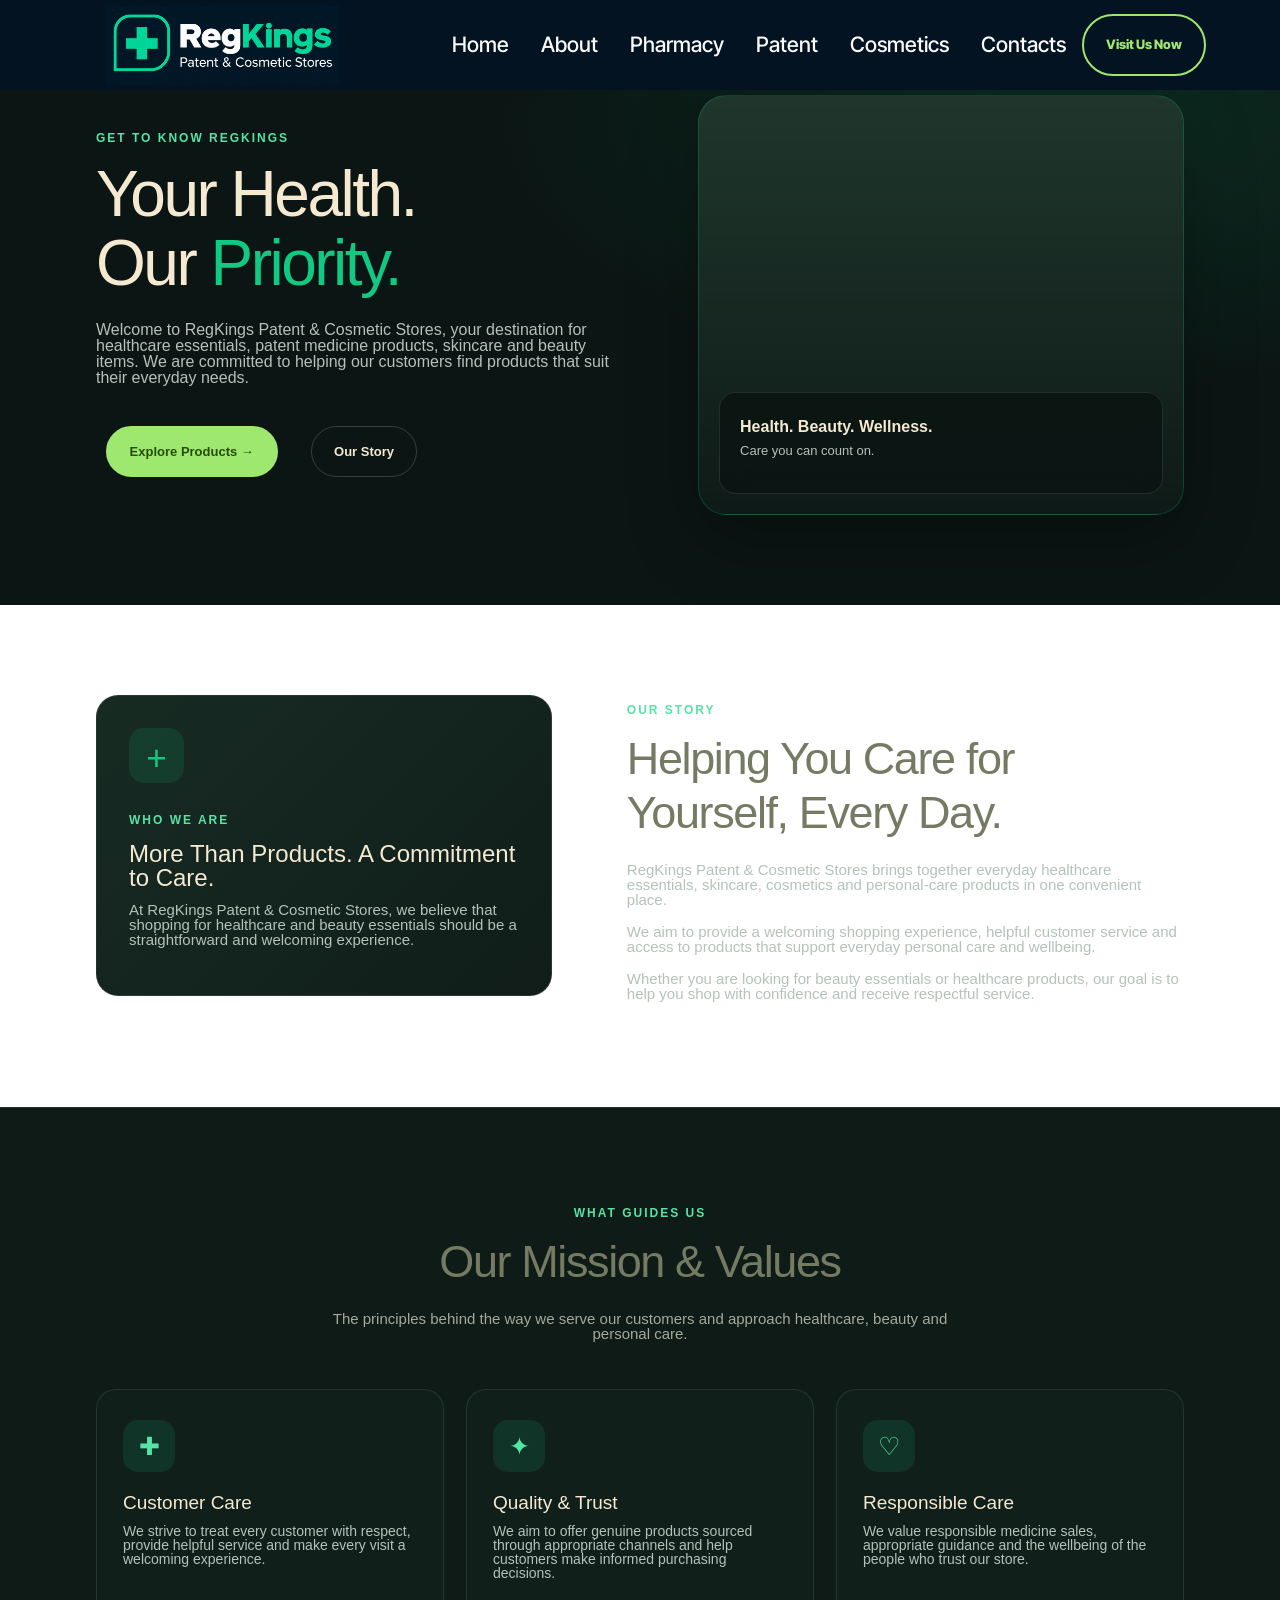
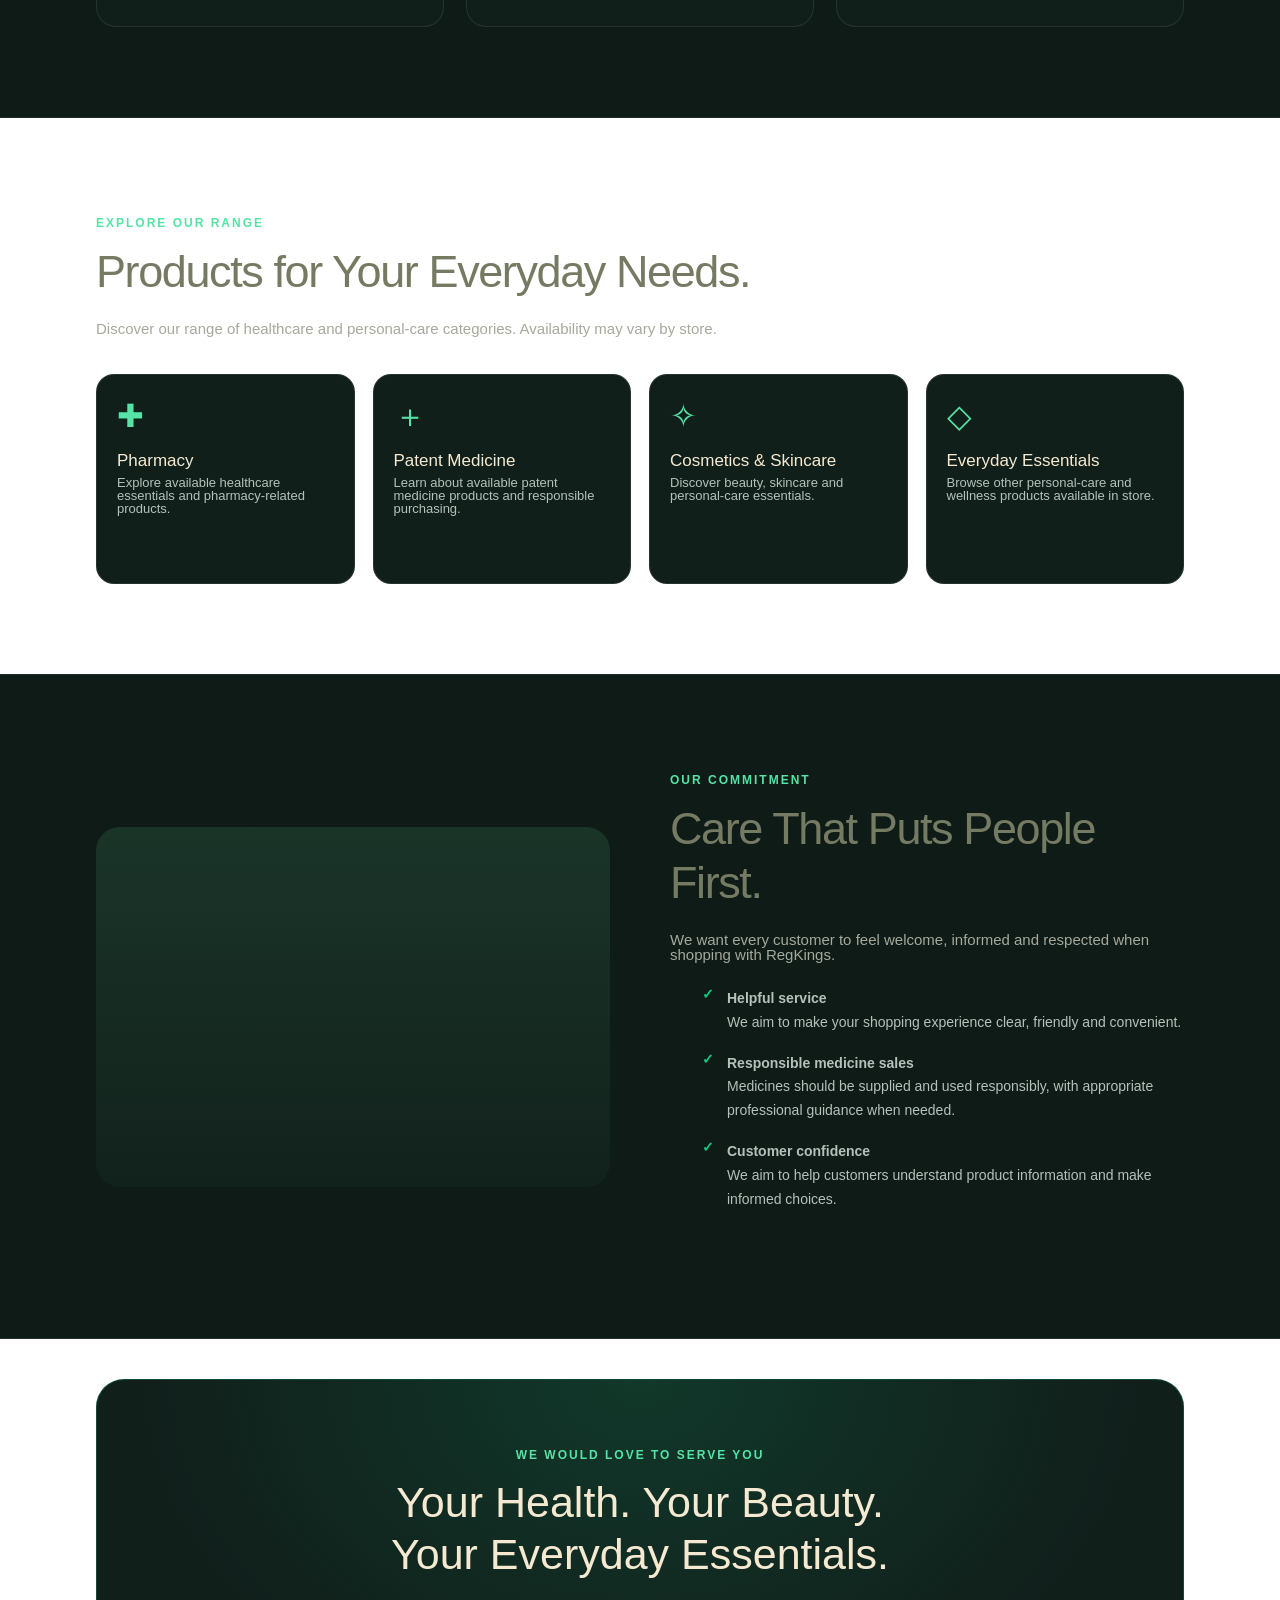
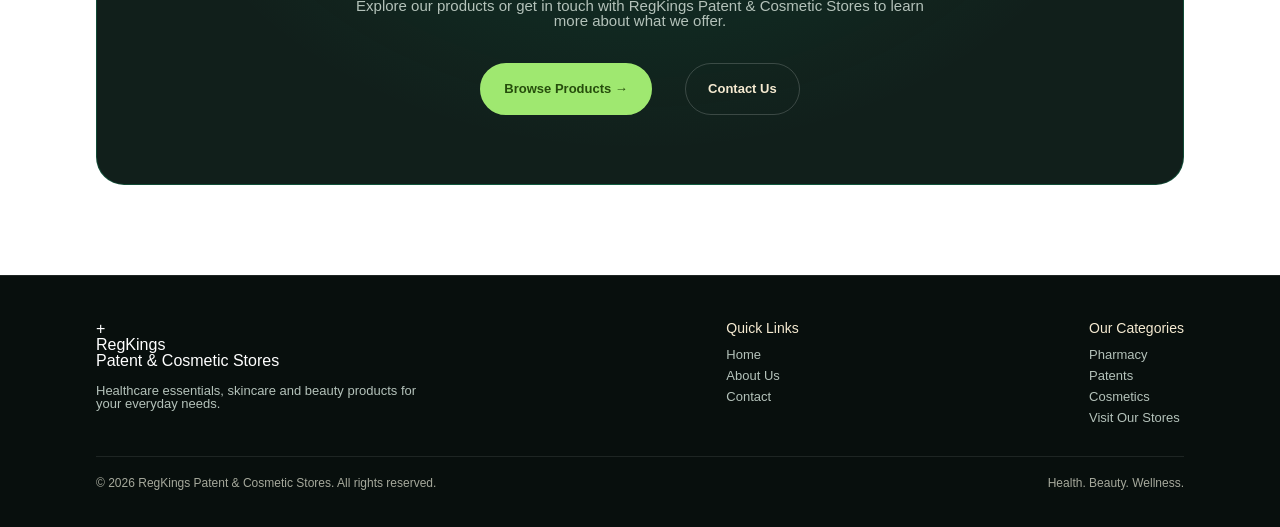
==== about.html @ f43cf8fe "Add files via upload" ====
<!DOCTYPE html>
<html  >
<head>
  <!-- Site made with Mobirise Website Builder v6.0.6, https://mobirise.com -->
  <meta charset="UTF-8">
  <meta http-equiv="X-UA-Compatible" content="IE=edge">
  <meta name="generator" content="Mobirise v6.0.6, mobirise.com">
  <meta name="viewport" content="width=device-width, initial-scale=1, minimum-scale=1">
  <link rel="shortcut icon" href="assets/images/file-000000003c3081f4be8e1316f37bb81c-128x128.png" type="image/x-icon">
  <meta name="description" content="">
  
  
  <title>about</title>
  <link rel="stylesheet" href="assets/web/assets/mobirise-icons2/mobirise2.css">
  <link rel="stylesheet" href="assets/bootstrap/css/bootstrap.min.css">
  <link rel="stylesheet" href="assets/bootstrap/css/bootstrap-grid.min.css">
  <link rel="stylesheet" href="assets/bootstrap/css/bootstrap-reboot.min.css">
  <link rel="stylesheet" href="assets/animatecss/animate.css">
  <link rel="stylesheet" href="assets/dropdown/css/style.css">
  <link rel="stylesheet" href="assets/theme/css/style.css">
  <link rel="preload" href="https://fonts.googleapis.com/css?family=Inter+Tight:100,200,300,400,500,600,700,800,900,100i,200i,300i,400i,500i,600i,700i,800i,900i&display=swap" as="style" onload="this.onload=null;this.rel='stylesheet'">
  <noscript><link rel="stylesheet" href="https://fonts.googleapis.com/css?family=Inter+Tight:100,200,300,400,500,600,700,800,900,100i,200i,300i,400i,500i,600i,700i,800i,900i&display=swap"></noscript>
  <link rel="preload" as="style" href="assets/mobirise/css/mbr-additional.css?v=StZnMc"><link rel="stylesheet" href="assets/mobirise/css/mbr-additional.css?v=StZnMc" type="text/css">

  
  
  
</head>
<body>
  
  <section data-bs-version="5.1" class="menu menu6 cid-vzrADbYwt4" once="menu" id="menu06-f">
	

	<nav class="navbar navbar-dropdown opacityScrollOff navbar-fixed-top navbar-expand-lg">
		<div class="container">
			<div class="navbar-brand">
				<span class="navbar-logo">
					<a href="https://mobiri.se">
						<img src="assets/images/regkings-pharmacy-logo-460x158.png" alt="Mobirise Website Builder" style="height: 5rem;">
					</a>
				</span>
				
			</div>
			<button class="navbar-toggler" type="button" data-toggle="collapse" data-bs-toggle="collapse" data-target="#navbarSupportedContent" data-bs-target="#navbarSupportedContent" aria-controls="navbarNavAltMarkup" aria-expanded="false" aria-label="Toggle navigation">
				<div class="hamburger">
					<span></span>
					<span></span>
					<span></span>
					<span></span>
				</div>
			</button>
			<div class="collapse navbar-collapse opacityScrollOff" id="navbarSupportedContent">
				<ul class="navbar-nav nav-dropdown" data-app-modern-menu="true"><li class="nav-item">
						<a class="nav-link link text-white text-primary display-4" href="index.html">Home</a>
					</li><li class="nav-item"><a class="nav-link link text-white text-primary display-4" href="about.html">About</a></li><li class="nav-item"><a class="nav-link link text-white text-primary display-4" href="pharmacy.html">Pharmacy</a></li><li class="nav-item"><a class="nav-link link text-white text-primary display-4" href="patents.html">Patent</a></li><li class="nav-item"><a class="nav-link link text-white text-primary display-4" href="cosmetics.html">Cosmetics</a></li>
					
					<li class="nav-item">
						<a class="nav-link link text-white text-primary display-4" href="contact.html">Contacts</a>
					</li></ul>
				
				<div class="navbar-buttons mbr-section-btn"><a class="btn btn-primary-outline display-4" href="visit.html">Visit Us Now</a></div>
			</div>
		</div>
	</nav>
</section>

<meta charset="UTF-8" class="cid-GG6RepFzS8" id="header09-c" data-rv-view="98"><meta name="viewport" content="width=device-width, initial-scale=1.0" class="cid-GG6RepFzS8" id="header09-c" data-rv-view="98"><meta name="theme-color" content="#0b1513" class="cid-GG6RepFzS8" id="header09-c" data-rv-view="98"><meta name="description" content="Learn about RegKings Patent &amp; Cosmetic Stores, our mission, healthcare essentials, skincare products and commitment to customer care." class="cid-GG6RepFzS8" id="header09-c" data-rv-view="98"><title class="cid-GG6RepFzS8" id="header09-c" data-rv-view="98">About Us | RegKings Patent &amp; Cosmetic Stores</title><style class="cid-GG6RepFzS8" id="header09-c" data-rv-view="98">
/* =========================
   REGKINGS WEBSITE STYLES
========================= */

:root {
  --background: #0b1513;
  --surface: #111f1b;
  --surface-light: #192923;
  --green: #10c982;
  --green-light: #56e3a6;
  --cream: #f5ead1;
  --white: #ffffff;
  --muted: #b4c2ba;
  --border: rgba(255,255,255,0.09);
}

* {
  margin: 0;
  padding: 0;
  box-sizing: border-box;
}

html {
  scroll-behavior: smooth;
  scroll-padding-top: 100px;
}

body {
  font-family: Arial, Helvetica, sans-serif;
  background: var(--background);
  color: var(--white);
  line-height: 1.7;
  overflow-x: hidden;
}

a {
  color: inherit;
  text-decoration: none;
}

button {
  font: inherit;
}

img {
  max-width: 100%;
  display: block;
}

.container {
  width: 90%;
  max-width: 1180px;
  margin: auto;
}

.section {
  padding: 90px 0;
}

.eyebrow {
  display: inline-block;
  color: var(--green-light);
  font-size: 12px;
  font-weight: 800;
  letter-spacing: 2px;
  text-transform: uppercase;
  margin-bottom: 16px;
}

.section-title {
  font-size: clamp(30px, 4vw, 45px);
  line-height: 1.2;
  letter-spacing: -1.4px;
  margin-bottom: 22px;
  color: var(--cream);
}

.section-description {
  color: var(--muted);
  max-width: 650px;
  font-size: 15px;
}

/* HERO */

.about-hero {
  padding: 95px 0 90px;
  background:
    radial-gradient(
      ellipse at 85% 20%,
      rgba(16,201,130,0.12),
      transparent 40%
    ),
    var(--background);
}

.hero-grid {
  display: grid;
  grid-template-columns: 1.05fr 0.95fr;
  align-items: center;
  gap: 65px;
}

.hero-copy h1 {
  color: var(--cream);
  font-size: clamp(42px, 5vw, 65px);
  line-height: 1.08;
  letter-spacing: -2.5px;
  margin-bottom: 24px;
}

.hero-copy h1 span {
  color: var(--green);
}

.hero-copy p {
  max-width: 560px;
  color: var(--muted);
  font-size: 16px;
  margin-bottom: 30px;
}

.hero-actions {
  display: flex;
  flex-wrap: wrap;
  gap: 14px;
}

.btn {
  display: inline-flex;
  justify-content: center;
  align-items: center;
  padding: 14px 22px;
  border-radius: 30px;
  font-size: 13px;
  font-weight: 800;
  transition: 0.25s ease;
}

.btn-primary {
  color: #06251a;
  background: var(--green);
}

.btn-primary:hover {
  background: var(--green-light);
  transform: translateY(-2px);
}

.btn-outline {
  border: 1px solid rgba(255,255,255,0.18);
  color: var(--cream);
}

.btn-outline:hover {
  border-color: var(--green);
  color: var(--green-light);
}

.hero-visual {
  min-height: 420px;
  position: relative;
  border: 1px solid rgba(16,201,130,0.22);
  border-radius: 28px;
  overflow: hidden;
  background:
    linear-gradient(
      180deg,
      rgba(11,21,19,0.02),
      rgba(11,21,19,0.85)
    ),
    url("https://images.unsplash.com/photo-1608248543803-ba4f8c70ae0b?auto=format&fit=crop&w=1000&q=85")
    center / cover no-repeat,
    #20372d;
  box-shadow: 0 25px 70px rgba(0,0,0,0.25);
}

.hero-label {
  position: absolute;
  bottom: 20px;
  left: 20px;
  right: 20px;
  padding: 20px;
  border: 1px solid rgba(255,255,255,0.1);
  background: rgba(11,21,19,0.88);
  backdrop-filter: blur(12px);
  border-radius: 16px;
}

.hero-label strong {
  display: block;
  color: var(--cream);
  margin-bottom: 4px;
  font-size: 16px;
}

.hero-label p {
  color: var(--muted);
  font-size: 13px;
}

/* INTRODUCTION */

.intro-grid {
  display: grid;
  grid-template-columns: 0.9fr 1.1fr;
  gap: 75px;
  align-items: start;
}

.intro-panel {
  padding: 32px;
  background: linear-gradient(
    135deg,
    #172b23,
    #101d19
  );
  border: 1px solid var(--border);
  border-radius: 22px;
}

.intro-panel .big-plus {
  width: 55px;
  height: 55px;
  display: grid;
  place-items: center;
  background: rgba(16,201,130,0.12);
  border-radius: 15px;
  color: var(--green);
  font-size: 35px;
  margin-bottom: 22px;
}

.intro-panel h3 {
  font-size: 24px;
  color: var(--cream);
  margin-bottom: 12px;
}

.intro-panel p,
.intro-copy p {
  color: var(--muted);
  font-size: 15px;
}

.intro-copy p + p {
  margin-top: 17px;
}

.intro-copy .section-title {
  max-width: 530px;
}

/* MISSION AND VALUES */

.values-section {
  background: #0e1b17;
  border-top: 1px solid var(--border);
  border-bottom: 1px solid var(--border);
}

.center-heading {
  text-align: center;
  margin-bottom: 48px;
}

.center-heading .section-description {
  margin: 0 auto;
}

.values-grid {
  display: grid;
  grid-template-columns: repeat(3, 1fr);
  gap: 22px;
}

.value-card {
  padding: 30px 26px;
  background: var(--surface);
  border: 1px solid var(--border);
  border-radius: 20px;
  transition: transform 0.25s, border-color 0.25s;
}

.value-card:hover {
  transform: translateY(-5px);
  border-color: rgba(16,201,130,0.5);
}

.value-icon {
  display: grid;
  place-items: center;
  width: 52px;
  height: 52px;
  background: rgba(16,201,130,0.12);
  color: var(--green-light);
  border-radius: 15px;
  font-size: 25px;
  margin-bottom: 21px;
}

.value-card h3 {
  font-size: 19px;
  color: var(--cream);
  margin-bottom: 12px;
}

.value-card p {
  font-size: 14px;
  color: var(--muted);
}

/* PRODUCT CATEGORIES */

.categories-grid {
  display: grid;
  grid-template-columns: repeat(4, 1fr);
  gap: 18px;
  margin-top: 38px;
}

.category-card {
  min-height: 210px;
  padding: 25px 20px;
  border-radius: 18px;
  background: var(--surface);
  border: 1px solid var(--border);
  display: flex;
  flex-direction: column;
  justify-content: space-between;
  transition: 0.25s ease;
}

.category-card:hover {
  border-color: var(--green);
  background: var(--surface-light);
  transform: translateY(-4px);
}

.category-symbol {
  color: var(--green-light);
  font-size: 32px;
  margin-bottom: 20px;
}

.category-card h3 {
  font-size: 17px;
  color: var(--cream);
  margin-bottom: 7px;
}

.category-card p {
  font-size: 13px;
  color: var(--muted);
}

/* CUSTOMER CARE */

.care-grid {
  display: grid;
  grid-template-columns: 1fr 1fr;
  gap: 60px;
  align-items: center;
}

.care-visual {
  min-height: 360px;
  border-radius: 24px;
  overflow: hidden;
  background:
    linear-gradient(
      180deg,
      rgba(11,21,19,0.02),
      rgba(11,21,19,0.6)
    ),
    url("https://images.unsplash.com/photo-1576091160399-112ba8d25d1d?auto=format&fit=crop&w=1000&q=85")
    center / cover no-repeat,
    #1b3529;
}

.care-list {
  list-style: none;
  margin-top: 25px;
}

.care-list li {
  display: flex;
  gap: 13px;
  align-items: flex-start;
  margin-bottom: 17px;
  color: var(--muted);
  font-size: 14px;
}

.care-list li span {
  color: var(--green);
  font-weight: bold;
}

/* CALL TO ACTION */

.cta-section {
  padding: 40px 0 90px;
}

.cta-panel {
  text-align: center;
  padding: 60px 30px;
  border: 1px solid rgba(16,201,130,0.25);
  border-radius: 28px;
  background:
    radial-gradient(
      ellipse at top,
      rgba(16,201,130,0.15),
      transparent 65%
    ),
    #111f1b;
}

.cta-panel h2 {
  font-size: clamp(30px, 4vw, 43px);
  line-height: 1.2;
  color: var(--cream);
  margin-bottom: 17px;
}

.cta-panel p {
  max-width: 600px;
  margin: 0 auto 26px;
  color: var(--muted);
  font-size: 15px;
}

/* FOOTER */

.site-footer {
  padding: 45px 0 22px;
  background: #080f0d;
  border-top: 1px solid var(--border);
}

.footer-main {
  display: flex;
  justify-content: space-between;
  gap: 35px;
  flex-wrap: wrap;
  padding-bottom: 30px;
}

.footer-about {
  max-width: 340px;
}

.footer-about p {
  margin-top: 15px;
  color: var(--muted);
  font-size: 13px;
}

.footer-heading {
  font-size: 14px;
  color: var(--cream);
  margin-bottom: 13px;
}

.footer-links {
  display: flex;
  flex-direction: column;
  gap: 8px;
}

.footer-links a {
  font-size: 13px;
  color: var(--muted);
}

.footer-links a:hover {
  color: var(--green-light);
}

.footer-bottom {
  padding-top: 20px;
  border-top: 1px solid var(--border);
  color: #899a91;
  font-size: 12px;
  display: flex;
  justify-content: space-between;
  flex-wrap: wrap;
  gap: 10px;
}

/* RESPONSIVE DESIGN */

@media (max-width: 1050px) {
  .hero-grid {
    gap: 35px;
  }

  .categories-grid {
    grid-template-columns: repeat(2, 1fr);
  }
}

@media (max-width: 800px) {
  .section {
    padding: 65px 0;
  }

  .about-hero {
    padding: 65px 0;
  }

  .hero-grid,
  .intro-grid,
  .care-grid {
    grid-template-columns: 1fr;
    gap: 35px;
  }

  .hero-copy h1 {
    font-size: clamp(42px, 9vw, 58px);
  }

  .hero-visual {
    min-height: 350px;
  }

  .intro-panel {
    padding: 25px;
  }

  .values-grid {
    grid-template-columns: 1fr;
  }

  .care-visual {
    min-height: 300px;
  }

  .cta-panel {
    padding: 45px 22px;
  }
}

@media (max-width: 480px) {
  .container {
    width: 90%;
  }

  .hero-copy h1 {
    font-size: 42px;
    letter-spacing: -1.5px;
  }

  .hero-copy p {
    font-size: 14px;
  }

  .hero-visual {
    min-height: 290px;
    border-radius: 20px;
  }

  .categories-grid {
    grid-template-columns: 1fr;
  }

  .category-card {
    min-height: 170px;
  }

  .footer-main {
    flex-direction: column;
  }

  .footer-bottom {
    flex-direction: column;
  }
}

@media (prefers-reduced-motion: reduce) {
  html {
    scroll-behavior: auto;
  }

  *,
  *::before,
  *::after {
    transition-duration: 0.01ms !important;
  }
}
</style><main class="cid-GG6RepFzS8" id="header09-c" data-rv-view="98">

  <!-- ABOUT HERO -->
  <section data-bs-version="5.1" class="about-hero">
    <div class="container hero-grid">

      <div class="hero-copy">
        <span class="eyebrow">GET TO KNOW REGKINGS</span>

        <h1>
          Your Health.<br>
          Our <span>Priority.</span>
        </h1>

        <p>
          Welcome to RegKings Patent &amp; Cosmetic Stores,
          your destination for healthcare essentials, patent
          medicine products, skincare and beauty items.
          We are committed to helping our customers find
          products that suit their everyday needs.
        </p>

        <div class="hero-actions">
          <a href="pharmacy.html" class="btn btn-primary">
            Explore Products →
          </a>

          <a href="#our-story" class="btn btn-outline">
            Our Story
          </a>
        </div>
      </div>

      <div class="hero-visual" role="img" aria-label="Skincare and personal care products">
        <div class="hero-label">
          <strong>Health. Beauty. Wellness.</strong>
          <p>Care you can count on.</p>
        </div>
      </div>

    </div>
  </section>

  <!-- OUR STORY -->
  <section class="section" id="our-story">
    <div class="container intro-grid">

      <div class="intro-panel">
        <div class="big-plus">+</div>

        <span class="eyebrow">WHO WE ARE</span>

        <h3>More Than Products. A Commitment to Care.</h3>

        <p>
          At RegKings Patent &amp; Cosmetic Stores, we believe
          that shopping for healthcare and beauty essentials
          should be a straightforward and welcoming experience.
        </p>
      </div>

      <div class="intro-copy">
        <span class="eyebrow">OUR STORY</span>

        <h2 class="section-title">
          Helping You Care for Yourself, Every Day.
        </h2>

        <p>
          RegKings Patent &amp; Cosmetic Stores brings together
          everyday healthcare essentials, skincare, cosmetics
          and personal-care products in one convenient place.
        </p>

        <p>
          We aim to provide a welcoming shopping experience,
          helpful customer service and access to products that
          support everyday personal care and wellbeing.
        </p>

        <p>
          Whether you are looking for beauty essentials or
          healthcare products, our goal is to help you shop
          with confidence and receive respectful service.
        </p>
      </div>

    </div>
  </section>

  <!-- MISSION AND VALUES -->
  <section class="section values-section">
    <div class="container">

      <div class="center-heading">
        <span class="eyebrow">WHAT GUIDES US</span>
        <h2 class="section-title">Our Mission &amp; Values</h2>

        <p class="section-description">
          The principles behind the way we serve our customers
          and approach healthcare, beauty and personal care.
        </p>
      </div>

      <div class="values-grid">

        <article class="value-card">
          <div class="value-icon" aria-hidden="true">✚</div>
          <h3>Customer Care</h3>
          <p>
            We strive to treat every customer with respect,
            provide helpful service and make every visit
            a welcoming experience.
          </p>
        </article>

        <article class="value-card">
          <div class="value-icon" aria-hidden="true">✦</div>
          <h3>Quality &amp; Trust</h3>
          <p>
            We aim to offer genuine products sourced through
            appropriate channels and help customers make
            informed purchasing decisions.
          </p>
        </article>

        <article class="value-card">
          <div class="value-icon" aria-hidden="true">♡</div>
          <h3>Responsible Care</h3>
          <p>
            We value responsible medicine sales, appropriate
            guidance and the wellbeing of the people
            who trust our store.
          </p>
        </article>

      </div>
    </div>
  </section>

  <!-- WHAT WE OFFER -->
  <section class="section" id="what-we-offer">
    <div class="container">

      <span class="eyebrow">EXPLORE OUR RANGE</span>

      <h2 class="section-title">
        Products for Your Everyday Needs.
      </h2>

      <p class="section-description">
        Discover our range of healthcare and personal-care
        categories. Availability may vary by store.
      </p>

      <div class="categories-grid">

        <a href="pharmacy.html" class="category-card">
          <div>
            <div class="category-symbol" aria-hidden="true">✚</div>
            <h3>Pharmacy</h3>
            <p>
              Explore available healthcare essentials
              and pharmacy-related products.
            </p>
          </div>
        </a>

        <a href="patents.html" class="category-card">
          <div>
            <div class="category-symbol" aria-hidden="true">＋</div>
            <h3>Patent Medicine</h3>
            <p>
              Learn about available patent medicine
              products and responsible purchasing.
            </p>
          </div>
        </a>

        <a href="cosmetics.html" class="category-card">
          <div>
            <div class="category-symbol" aria-hidden="true">✧</div>
            <h3>Cosmetics &amp; Skincare</h3>
            <p>
              Discover beauty, skincare and
              personal-care essentials.
            </p>
          </div>
        </a>

        <a href="pharmacy.html" class="category-card">
          <div>
            <div class="category-symbol" aria-hidden="true">◇</div>
            <h3>Everyday Essentials</h3>
            <p>
              Browse other personal-care and
              wellness products available in store.
            </p>
          </div>
        </a>

      </div>
    </div>
  </section>

  <!-- CUSTOMER CARE -->
  <section class="section values-section">
    <div class="container care-grid">

      <div class="care-visual" role="img" aria-label="Healthcare professional in a clinical setting">
      </div>

      <div>
        <span class="eyebrow">OUR COMMITMENT</span>

        <h2 class="section-title">
          Care That Puts People First.
        </h2>

        <p class="section-description">
          We want every customer to feel welcome, informed
          and respected when shopping with RegKings.
        </p>

        <ul class="care-list">
          <li>
            <span>✓</span>
            <div>
              <strong>Helpful service</strong><br>
              We aim to make your shopping experience
              clear, friendly and convenient.
            </div>
          </li>

          <li>
            <span>✓</span>
            <div>
              <strong>Responsible medicine sales</strong><br>
              Medicines should be supplied and used
              responsibly, with appropriate professional
              guidance when needed.
            </div>
          </li>

          <li>
            <span>✓</span>
            <div>
              <strong>Customer confidence</strong><br>
              We aim to help customers understand product
              information and make informed choices.
            </div>
          </li>
        </ul>
      </div>

    </div>
  </section>

  <!-- CALL TO ACTION -->
  <section class="cta-section" id="visit-us">
    <div class="container">
      <div class="cta-panel">

        <span class="eyebrow">WE WOULD LOVE TO SERVE YOU</span>

        <h2>
          Your Health. Your Beauty.<br>
          Your Everyday Essentials.
        </h2>

        <p>
          Explore our products or get in touch with RegKings
          Patent &amp; Cosmetic Stores to learn more about
          what we offer.
        </p>

        <div class="hero-actions" style="justify-content:center;">
          <a href="patents.html" class="btn btn-primary">
            Browse Products →
          </a>

          <a href="contact.html" class="btn btn-outline">
            Contact Us
          </a>
        </div>

      </div>
    </div>
  </section>

</main><footer class="site-footer cid-GG6RepFzS8" id="header09-c" data-rv-view="98">
  <div class="container">

    <div class="footer-main">

      <div class="footer-about">
        <a class="brand" href="index.html">
          <div class="brand-icon">+</div>
          <div>
            <div class="brand-name">
              Reg<span>Kings</span>
            </div>
            <div class="brand-caption">
              Patent &amp; Cosmetic Stores
            </div>
          </div>
        </a>

        <p>
          Healthcare essentials, skincare and beauty
          products for your everyday needs.
        </p>
      </div>

      <div>
        <h3 class="footer-heading">Quick Links</h3>
        <div class="footer-links">
          <a href="index.html">Home</a>
          <a href="about.html">About Us</a>
          <a href="contact.html">Contact</a>
        </div>
      </div>

      <div>
        <h3 class="footer-heading">Our Categories</h3>
        <div class="footer-links">
          <a href="pharmacy.html">Pharmacy</a>
          <a href="patents.html">Patents</a>
          <a href="cosmetics.html">Cosmetics</a>
          <a href="stores.html">Visit Our Stores</a>
        </div>
      </div>

    </div>

    <div class="footer-bottom">
      <p>
        © <span id="currentYear"></span>
        RegKings Patent &amp; Cosmetic Stores.
        All rights reserved.
      </p>
      <p>Health. Beauty. Wellness.</p>
    </div>

  </div>
</footer><script class="cid-GG6RepFzS8" id="header09-c" data-rv-view="98">
/* =========================
   REGKINGS WEBSITE SCRIPT
========================= */

(function () {
  "use strict";

  // Automatically update the copyright year
  var yearElement = document.getElementById("currentYear");

  if (yearElement) {
    yearElement.textContent = new Date().getFullYear();
  }

})();
</script>


<script src="assets/bootstrap/js/bootstrap.bundle.min.js"></script>
  <script src="assets/smoothscroll/smooth-scroll.js"></script>
  <script src="assets/ytplayer/index.js"></script>
  <script src="assets/dropdown/js/navbar-dropdown.js"></script>
  <script src="assets/theme/js/script.js"></script>
  
  
  
 <div id="scrollToTop" class="scrollToTop mbr-arrow-up"><a style="text-align: center;"><i class="mbr-arrow-up-icon mbr-arrow-up-icon-cm cm-icon cm-icon-smallarrow-up"></i></a></div>
    <input name="animation" type="hidden">
  </body>
</html>
---- assets/web/assets/mobirise-icons2/mobirise2.css ----
@font-face {
  font-family: 'Moririse2';
  font-display: swap;
  src:  url('mobirise2.eot?f2bix4');
  src:  url('mobirise2.eot?f2bix4#iefix') format('embedded-opentype'),
    url('mobirise2.ttf?f2bix4') format('truetype'),
    url('mobirise2.woff?f2bix4') format('woff'),
    url('mobirise2.svg?f2bix4#mobirise2') format('svg');
  font-weight: normal;
  font-style: normal;
}

[class^="mobi-"], [class*=" mobi-"] {
  /* use !important to prevent issues with browser extensions that change fonts */
  font-family: 'Moririse2' !important;
  speak: none;
  font-style: normal;
  font-weight: normal;
  font-variant: normal;
  text-transform: none;
  line-height: 1;

  /* Better Font Rendering =========== */
  -webkit-font-smoothing: antialiased;
  -moz-osx-font-smoothing: grayscale;
}

.mobi-mbri-add-submenu:before {
  content: "\e900";
}
.mobi-mbri-alert:before {
  content: "\e901";
}
.mobi-mbri-align-center:before {
  content: "\e902";
}
.mobi-mbri-align-justify:before {
  content: "\e903";
}
.mobi-mbri-align-left:before {
  content: "\e904";
}
.mobi-mbri-align-right:before {
  content: "\e905";
}
.mobi-mbri-android:before {
  content: "\e906";
}
.mobi-mbri-apple:before {
  content: "\e907";
}
.mobi-mbri-arrow-down:before {
  content: "\e908";
}
.mobi-mbri-arrow-next:before {
  content: "\e909";
}
.mobi-mbri-arrow-prev:before {
  content: "\e90a";
}
.mobi-mbri-arrow-up:before {
  content: "\e90b";
}
.mobi-mbri-bold:before {
  content: "\e90c";
}
.mobi-mbri-bookmark:before {
  content: "\e90d";
}
.mobi-mbri-bootstrap:before {
  content: "\e90e";
}
.mobi-mbri-briefcase:before {
  content: "\e90f";
}
.mobi-mbri-browse:before {
  content: "\e910";
}
.mobi-mbri-bulleted-list:before {
  content: "\e911";
}
.mobi-mbri-calendar:before {
  content: "\e912";
}
.mobi-mbri-camera:before {
  content: "\e913";
}
.mobi-mbri-cart-add:before {
  content: "\e914";
}
.mobi-mbri-cart-full:before {
  content: "\e915";
}
.mobi-mbri-cash:before {
  content: "\e916";
}
.mobi-mbri-change-style:before {
  content: "\e917";
}
.mobi-mbri-chat:before {
  content: "\e918";
}
.mobi-mbri-clock:before {
  content: "\e919";
}
.mobi-mbri-close:before {
  content: "\e91a";
}
.mobi-mbri-cloud:before {
  content: "\e91b";
}
.mobi-mbri-code:before {
  content: "\e91c";
}
.mobi-mbri-contact-form:before {
  content: "\e91d";
}
.mobi-mbri-credit-card:before {
  content: "\e91e";
}
.mobi-mbri-cursor-click:before {
  content: "\e91f";
}
.mobi-mbri-cust-feedback:before {
  content: "\e920";
}
.mobi-mbri-database:before {
  content: "\e921";
}
.mobi-mbri-delivery:before {
  content: "\e922";
}
.mobi-mbri-desktop:before {
  content: "\e923";
}
.mobi-mbri-devices:before {
  content: "\e924";
}
.mobi-mbri-down:before {
  content: "\e925";
}
.mobi-mbri-download-2:before {
  content: "\e926";
}
.mobi-mbri-download:before {
  content: "\e927";
}
.mobi-mbri-drag-n-drop-2:before {
  content: "\e928";
}
.mobi-mbri-drag-n-drop:before {
  content: "\e929";
}
.mobi-mbri-edit-2:before {
  content: "\e92a";
}
.mobi-mbri-edit:before {
  content: "\e92b";
}
.mobi-mbri-error:before {
  content: "\e92c";
}
.mobi-mbri-extension:before {
  content: "\e92d";
}
.mobi-mbri-features:before {
  content: "\e92e";
}
.mobi-mbri-file:before {
  content: "\e92f";
}
.mobi-mbri-flag:before {
  content: "\e930";
}
.mobi-mbri-folder:before {
  content: "\e931";
}
.mobi-mbri-gift:before {
  content: "\e932";
}
.mobi-mbri-github:before {
  content: "\e933";
}
.mobi-mbri-globe-2:before {
  content: "\e934";
}
.mobi-mbri-globe:before {
  content: "\e935";
}
.mobi-mbri-growing-chart:before {
  content: "\e936";
}
.mobi-mbri-hearth:before {
  content: "\e937";
}
.mobi-mbri-help:before {
  content: "\e938";
}
.mobi-mbri-home:before {
  content: "\e939";
}
.mobi-mbri-hot-cup:before {
  content: "\e93a";
}
.mobi-mbri-idea:before {
  content: "\e93b";
}
.mobi-mbri-image-gallery:before {
  content: "\e93c";
}
.mobi-mbri-image-slider:before {
  content: "\e93d";
}
.mobi-mbri-info:before {
  content: "\e93e";
}
.mobi-mbri-italic:before {
  content: "\e93f";
}
.mobi-mbri-key:before {
  content: "\e940";
}
.mobi-mbri-laptop:before {
  content: "\e941";
}
.mobi-mbri-layers:before {
  content: "\e942";
}
.mobi-mbri-left-right:before {
  content: "\e943";
}
.mobi-mbri-left:before {
  content: "\e944";
}
.mobi-mbri-letter:before {
  content: "\e945";
}
.mobi-mbri-like:before {
  content: "\e946";
}
.mobi-mbri-link:before {
  content: "\e947";
}
.mobi-mbri-lock:before {
  content: "\e948";
}
.mobi-mbri-login:before {
  content: "\e949";
}
.mobi-mbri-logout:before {
  content: "\e94a";
}
.mobi-mbri-magic-stick:before {
  content: "\e94b";
}
.mobi-mbri-map-pin:before {
  content: "\e94c";
}
.mobi-mbri-menu:before {
  content: "\e94d";
}
.mobi-mbri-mobile-2:before {
  content: "\e94e";
}
.mobi-mbri-mobile-horizontal:before {
  content: "\e94f";
}
.mobi-mbri-mobile:before {
  content: "\e950";
}
.mobi-mbri-mobirise:before {
  content: "\e951";
}
.mobi-mbri-more-horizontal:before {
  content: "\e952";
}
.mobi-mbri-more-vertical:before {
  content: "\e953";
}
.mobi-mbri-music:before {
  content: "\e954";
}
.mobi-mbri-new-file:before {
  content: "\e955";
}
.mobi-mbri-numbered-list:before {
  content: "\e956";
}
.mobi-mbri-opened-folder:before {
  content: "\e957";
}
.mobi-mbri-pages:before {
  content: "\e958";
}
.mobi-mbri-paper-plane:before {
  content: "\e959";
}
.mobi-mbri-paperclip:before {
  content: "\e95a";
}
.mobi-mbri-phone:before {
  content: "\e95b";
}
.mobi-mbri-photo:before {
  content: "\e95c";
}
.mobi-mbri-photos:before {
  content: "\e95d";
}
.mobi-mbri-pin:before {
  content: "\e95e";
}
.mobi-mbri-play:before {
  content: "\e95f";
}
.mobi-mbri-plus:before {
  content: "\e960";
}
.mobi-mbri-preview:before {
  content: "\e961";
}
.mobi-mbri-print:before {
  content: "\e962";
}
.mobi-mbri-protect:before {
  content: "\e963";
}
.mobi-mbri-question:before {
  content: "\e964";
}
.mobi-mbri-quote-left:before {
  content: "\e965";
}
.mobi-mbri-quote-right:before {
  content: "\e966";
}
.mobi-mbri-redo:before {
  content: "\e967";
}
.mobi-mbri-refresh:before {
  content: "\e968";
}
.mobi-mbri-responsive-2:before {
  content: "\e969";
}
.mobi-mbri-responsive:before {
  content: "\e96a";
}
.mobi-mbri-right:before {
  content: "\e96b";
}
.mobi-mbri-rocket:before {
  content: "\e96c";
}
.mobi-mbri-sad-face:before {
  content: "\e96d";
}
.mobi-mbri-sale:before {
  content: "\e96e";
}
.mobi-mbri-save:before {
  content: "\e96f";
}
.mobi-mbri-search:before {
  content: "\e970";
}
.mobi-mbri-setting-2:before {
  content: "\e971";
}
.mobi-mbri-setting-3:before {
  content: "\e972";
}
.mobi-mbri-setting:before {
  content: "\e973";
}
.mobi-mbri-share:before {
  content: "\e974";
}
.mobi-mbri-shopping-bag:before {
  content: "\e975";
}
.mobi-mbri-shopping-basket:before {
  content: "\e976";
}
.mobi-mbri-shopping-cart:before {
  content: "\e977";
}
.mobi-mbri-sites:before {
  content: "\e978";
}
.mobi-mbri-smile-face:before {
  content: "\e979";
}
.mobi-mbri-speed:before {
  content: "\e97a";
}
.mobi-mbri-star:before {
  content: "\e97b";
}
.mobi-mbri-success:before {
  content: "\e97c";
}
.mobi-mbri-sun:before {
  content: "\e97d";
}
.mobi-mbri-sun2:before {
  content: "\e97e";
}
.mobi-mbri-tablet-vertical:before {
  content: "\e97f";
}
.mobi-mbri-tablet:before {
  content: "\e980";
}
.mobi-mbri-target:before {
  content: "\e981";
}
.mobi-mbri-timer:before {
  content: "\e982";
}
.mobi-mbri-to-ftp:before {
  content: "\e983";
}
.mobi-mbri-to-local-drive:before {
  content: "\e984";
}
.mobi-mbri-touch-swipe:before {
  content: "\e985";
}
.mobi-mbri-touch:before {
  content: "\e986";
}
.mobi-mbri-trash:before {
  content: "\e987";
}
.mobi-mbri-underline:before {
  content: "\e988";
}
.mobi-mbri-undo:before {
  content: "\e989";
}
.mobi-mbri-unlink:before {
  content: "\e98a";
}
.mobi-mbri-unlock:before {
  content: "\e98b";
}
.mobi-mbri-up-down:before {
  content: "\e98c";
}
.mobi-mbri-up:before {
  content: "\e98d";
}
.mobi-mbri-update:before {
  content: "\e98e";
}
.mobi-mbri-upload-2:before {
  content: "\e98f";
}
.mobi-mbri-upload:before {
  content: "\e990";
}
.mobi-mbri-user-2:before {
  content: "\e991";
}
.mobi-mbri-user:before {
  content: "\e992";
}
.mobi-mbri-users:before {
  content: "\e993";
}
.mobi-mbri-video-play:before {
  content: "\e994";
}
.mobi-mbri-video:before {
  content: "\e995";
}
.mobi-mbri-watch:before {
  content: "\e996";
}
.mobi-mbri-website-theme-2:before {
  content: "\e997";
}
.mobi-mbri-website-theme:before {
  content: "\e998";
}
.mobi-mbri-wifi:before {
  content: "\e999";
}
.mobi-mbri-windows:before {
  content: "\e99a";
}
.mobi-mbri-zoom-in:before {
  content: "\e99b";
}
.mobi-mbri-zoom-out:before {
  content: "\e99c";
}
---- assets/dropdown/css/style.css ----
.navbar-dropdown {
  left: 0;
  padding: 0;
  position: absolute;
  right: 0;
  top: 0;
  transition: all 0.45s ease;
  z-index: 1030;
  background: #282828; }
  .navbar-dropdown .navbar-logo {
    margin-right: 0.8rem;
    transition: margin 0.3s ease-in-out;
    vertical-align: middle; }
    .navbar-dropdown .navbar-logo img {
      height: 3.125rem;
      transition: all 0.3s ease-in-out; }
    .navbar-dropdown .navbar-logo.mbr-iconfont {
      font-size: 3.125rem;
      line-height: 3.125rem; }
  .navbar-dropdown .navbar-caption {
    font-weight: 700;
    white-space: normal;
    vertical-align: -4px;
    line-height: 3.125rem !important; }
    .navbar-dropdown .navbar-caption, .navbar-dropdown .navbar-caption:hover {
      color: inherit;
      text-decoration: none; }
  .navbar-dropdown .mbr-iconfont + .navbar-caption {
    vertical-align: -1px; }
  .navbar-dropdown.navbar-fixed-top {
    position: fixed; }
  .navbar-dropdown .navbar-brand span {
    vertical-align: -4px; }
  .navbar-dropdown.bg-color.transparent {
    background: none; }
  .navbar-dropdown.navbar-short .navbar-brand {
    padding: 0.625rem 0; }
    .navbar-dropdown.navbar-short .navbar-brand span {
      vertical-align: -1px; }
  .navbar-dropdown.navbar-short .navbar-caption {
    line-height: 2.375rem !important;
    vertical-align: -2px; }
  .navbar-dropdown.navbar-short .navbar-logo {
    margin-right: 0.5rem; }
    .navbar-dropdown.navbar-short .navbar-logo img {
      height: 2.375rem; }
    .navbar-dropdown.navbar-short .navbar-logo.mbr-iconfont {
      font-size: 2.375rem;
      line-height: 2.375rem; }
  .navbar-dropdown.navbar-short .mbr-table-cell {
    height: 3.625rem; }
  .navbar-dropdown .navbar-close {
    left: 0.6875rem;
    position: fixed;
    top: 0.75rem;
    z-index: 1000; }
  .navbar-dropdown .hamburger-icon {
    content: "";
    display: inline-block;
    vertical-align: middle;
    width: 16px;
    -webkit-box-shadow: 0 -6px 0 1px #282828,0 0 0 1px #282828,0 6px 0 1px #282828;
    -moz-box-shadow: 0 -6px 0 1px #282828,0 0 0 1px #282828,0 6px 0 1px #282828;
    box-shadow: 0 -6px 0 1px #282828,0 0 0 1px #282828,0 6px 0 1px #282828; }

.dropdown-menu .dropdown-toggle[data-toggle="dropdown-submenu"]::after {
  border-bottom: 0.35em solid transparent;
  border-left: 0.35em solid;
  border-right: 0;
  border-top: 0.35em solid transparent;
  margin-left: 0.3rem; }

.dropdown-menu .dropdown-item:focus {
  outline: 0; }

.nav-dropdown {
  font-size: 0.75rem;
  font-weight: 500;
  height: auto !important; }
  .nav-dropdown .nav-btn {
    padding-left: 1rem; }
  .nav-dropdown .link {
    margin: .667em 1.667em;
    font-weight: 500;
    padding: 0;
    transition: color .2s ease-in-out; }
    .nav-dropdown .link.dropdown-toggle {
      margin-right: 2.583em; }
      .nav-dropdown .link.dropdown-toggle::after {
        margin-left: .25rem;
        border-top: 0.35em solid;
        border-right: 0.35em solid transparent;
        border-left: 0.35em solid transparent;
        border-bottom: 0; }
      .nav-dropdown .link.dropdown-toggle[aria-expanded="true"] {
        margin: 0;
        padding: 0.667em 3.263em  0.667em 1.667em; }
  .nav-dropdown .link::after,
  .nav-dropdown .dropdown-item::after {
    color: inherit; }
  .nav-dropdown .btn {
    font-size: 0.75rem;
    font-weight: 700;
    letter-spacing: 0;
    margin-bottom: 0;
    padding-left: 1.25rem;
    padding-right: 1.25rem; }
  .nav-dropdown .dropdown-menu {
    border-radius: 0;
    border: 0;
    left: 0;
    margin: 0;
    padding-bottom: 1.25rem;
    padding-top: 1.25rem;
    position: relative; }
  .nav-dropdown .dropdown-submenu {
    margin-left: 0.125rem;
    top: 0; }
  .nav-dropdown .dropdown-item {
    font-weight: 500;
    line-height: 2;
    padding: 0.3846em 4.615em 0.3846em 1.5385em;
    position: relative;
    transition: color .2s ease-in-out, background-color .2s ease-in-out; }
    .nav-dropdown .dropdown-item::after {
      margin-top: -0.3077em;
      position: absolute;
      right: 1.1538em;
      top: 50%; }
    .nav-dropdown .dropdown-item:focus, .nav-dropdown .dropdown-item:hover {
      background: none; }

@media (max-width: 767px) {
  .nav-dropdown.navbar-toggleable-sm {
    bottom: 0;
    display: none;
    left: 0;
    overflow-x: hidden;
    position: fixed;
    top: 0;
    transform: translateX(-100%);
    -ms-transform: translateX(-100%);
    -webkit-transform: translateX(-100%);
    width: 18.75rem;
    z-index: 999; } }
.nav-dropdown.navbar-toggleable-xl {
  bottom: 0;
  display: none;
  left: 0;
  overflow-x: hidden;
  position: fixed;
  top: 0;
  transform: translateX(-100%);
  -ms-transform: translateX(-100%);
  -webkit-transform: translateX(-100%);
  width: 18.75rem;
  z-index: 999; }

.nav-dropdown-sm {
  display: block !important;
  overflow-x: hidden;
  overflow: auto;
  padding-top: 3.875rem; }
  .nav-dropdown-sm::after {
    content: "";
    display: block;
    height: 3rem;
    width: 100%; }
  .nav-dropdown-sm.collapse.in ~ .navbar-close {
    display: block !important; }
  .nav-dropdown-sm.collapsing, .nav-dropdown-sm.collapse.in {
    transform: translateX(0);
    -ms-transform: translateX(0);
    -webkit-transform: translateX(0);
    transition: all 0.25s ease-out;
    -webkit-transition: all 0.25s ease-out;
    background: #282828; }
  .nav-dropdown-sm.collapsing[aria-expanded="false"] {
    transform: translateX(-100%);
    -ms-transform: translateX(-100%);
    -webkit-transform: translateX(-100%); }
  .nav-dropdown-sm .nav-item {
    display: block;
    margin-left: 0 !important;
    padding-left: 0; }
  .nav-dropdown-sm .link,
  .nav-dropdown-sm .dropdown-item {
    border-top: 1px dotted rgba(255, 255, 255, 0.1);
    font-size: 0.8125rem;
    line-height: 1.6;
    margin: 0 !important;
    padding: 0.875rem 2.4rem 0.875rem 1.5625rem !important;
    position: relative;
    white-space: normal; }
    .nav-dropdown-sm .link:focus, .nav-dropdown-sm .link:hover,
    .nav-dropdown-sm .dropdown-item:focus,
    .nav-dropdown-sm .dropdown-item:hover {
      background: rgba(0, 0, 0, 0.2) !important;
      color: #c0a375; }
  .nav-dropdown-sm .nav-btn {
    position: relative;
    padding: 1.5625rem 1.5625rem 0 1.5625rem; }
    .nav-dropdown-sm .nav-btn::before {
      border-top: 1px dotted rgba(255, 255, 255, 0.1);
      content: "";
      left: 0;
      position: absolute;
      top: 0;
      width: 100%; }
    .nav-dropdown-sm .nav-btn + .nav-btn {
      padding-top: 0.625rem; }
      .nav-dropdown-sm .nav-btn + .nav-btn::before {
        display: none; }
  .nav-dropdown-sm .btn {
    padding: 0.625rem 0; }
  .nav-dropdown-sm .dropdown-toggle[data-toggle="dropdown-submenu"]::after {
    margin-left: .25rem;
    border-top: 0.35em solid;
    border-right: 0.35em solid transparent;
    border-left: 0.35em solid transparent;
    border-bottom: 0; }
  .nav-dropdown-sm .dropdown-toggle[data-toggle="dropdown-submenu"][aria-expanded="true"]::after {
    border-top: 0;
    border-right: 0.35em solid transparent;
    border-left: 0.35em solid transparent;
    border-bottom: 0.35em solid; }
  .nav-dropdown-sm .dropdown-menu {
    margin: 0;
    padding: 0;
    position: relative;
    top: 0;
    left: 0;
    width: 100%;
    border: 0;
    float: none;
    border-radius: 0;
    background: none; }
  .nav-dropdown-sm .dropdown-submenu {
    left: 100%;
    margin-left: 0.125rem;
    margin-top: -1.25rem;
    top: 0; }

.navbar-toggleable-sm .nav-dropdown .dropdown-menu {
  position: absolute; }

.navbar-toggleable-sm .nav-dropdown .dropdown-submenu {
  left: 100%;
  margin-left: 0.125rem;
  margin-top: -1.25rem;
  top: 0; }

.navbar-toggleable-sm.opened .nav-dropdown .dropdown-menu {
  position: relative; }

.navbar-toggleable-sm.opened .nav-dropdown .dropdown-submenu {
  left: 0;
  margin-left: 00rem;
  margin-top: 0rem;
  top: 0; }

.is-builder .nav-dropdown.collapsing {
  transition: none !important; }
---- assets/theme/css/style.css ----
@charset "UTF-8";
section {
  background-color: #ffffff;
}

body {
  font-style: normal;
  line-height: 1.5;
  font-weight: 400;
  color: #232323;
  position: relative;
}

button {
  background-color: transparent;
  border-color: transparent;
}

.embla__button,
.carousel-control {
  background-color: #edefea !important;
  opacity: 0.8 !important;
  color: #464845 !important;
  border-color: #edefea !important;
}

.carousel .close,
.modalWindow .close {
  background-color: #edefea !important;
  color: #464845 !important;
  border-color: #edefea !important;
  opacity: 0.8 !important;
}

.carousel .close:hover,
.modalWindow .close:hover {
  opacity: 1 !important;
}

.carousel-indicators li {
  background-color: #edefea !important;
  border: 2px solid #464845 !important;
}

.carousel-indicators li:hover,
.carousel-indicators li:active {
  opacity: 0.8 !important;
}

.embla__button:hover,
.carousel-control:hover {
  background-color: #edefea !important;
  opacity: 1 !important;
}

.modalWindow-video-container {
  height: 80%;
}

section,
.container,
.container-fluid {
  position: relative;
  word-wrap: break-word;
}

a.mbr-iconfont:hover {
  text-decoration: none;
}

.article .lead p,
.article .lead ul,
.article .lead ol,
.article .lead pre,
.article .lead blockquote {
  margin-bottom: 0;
}

a {
  font-style: normal;
  font-weight: 400;
  cursor: pointer;
}
a, a:hover {
  text-decoration: none;
}

.mbr-section-title {
  font-style: normal;
  line-height: 1.3;
}

.mbr-section-subtitle {
  line-height: 1.3;
}

.mbr-text {
  font-style: normal;
  line-height: 1.7;
}

h1,
h2,
h3,
h4,
h5,
h6,
.display-1,
.display-2,
.display-4,
.display-5,
.display-7,
span,
p,
a {
  line-height: 1;
  word-break: break-word;
  word-wrap: break-word;
  font-weight: 400;
}

b,
strong {
  font-weight: bold;
}

input:-webkit-autofill, input:-webkit-autofill:hover, input:-webkit-autofill:focus, input:-webkit-autofill:active {
  transition-delay: 9999s;
  -webkit-transition-property: background-color, color;
  transition-property: background-color, color;
}

textarea[type=hidden] {
  display: none;
}

section {
  background-position: 50% 50%;
  background-repeat: no-repeat;
  background-size: cover;
}
section .mbr-background-video,
section .mbr-background-video-preview {
  position: absolute;
  bottom: 0;
  left: 0;
  right: 0;
  top: 0;
}

.hidden {
  visibility: hidden;
}

.mbr-z-index20 {
  z-index: 20;
}

/*! Base colors */
.mbr-white {
  color: #ffffff;
}

.mbr-black {
  color: #111111;
}

.mbr-bg-white {
  background-color: #ffffff;
}

.mbr-bg-black {
  background-color: #000000;
}

/*! Text-aligns */
.align-left {
  text-align: left;
}

.align-center {
  text-align: center;
}

.align-right {
  text-align: right;
}

/*! Font-weight  */
.mbr-light {
  font-weight: 300;
}

.mbr-regular {
  font-weight: 400;
}

.mbr-semibold {
  font-weight: 500;
}

.mbr-bold {
  font-weight: 700;
}

/*! Media  */
.media-content {
  flex-basis: 100%;
}

.media-container-row {
  display: flex;
  flex-direction: row;
  flex-wrap: wrap;
  justify-content: center;
  align-content: center;
  align-items: start;
}
.media-container-row .media-size-item {
  width: 400px;
}

.media-container-column {
  display: flex;
  flex-direction: column;
  flex-wrap: wrap;
  justify-content: center;
  align-content: center;
  align-items: stretch;
}
.media-container-column > * {
  width: 100%;
}

@media (min-width: 992px) {
  .media-container-row {
    flex-wrap: nowrap;
  }
}
figure {
  margin-bottom: 0;
  overflow: hidden;
}

figure[mbr-media-size] {
  transition: width 0.1s;
}

img,
iframe {
  display: block;
  width: 100%;
}

.card {
  background-color: transparent;
  border: none;
}

.card-box {
  width: 100%;
}

.card-img {
  text-align: center;
  flex-shrink: 0;
  -webkit-flex-shrink: 0;
}

.media {
  max-width: 100%;
  margin: 0 auto;
}

.mbr-figure {
  align-self: center;
}

.media-container > div {
  max-width: 100%;
}

.mbr-figure img,
.card-img img {
  width: 100%;
}

@media (max-width: 991px) {
  .media-size-item {
    width: auto !important;
  }
  .media {
    width: auto;
  }
  .mbr-figure {
    width: 100% !important;
  }
}
/*! Buttons */
.mbr-section-btn {
  margin-left: -0.6rem;
  margin-right: -0.6rem;
  font-size: 0;
}

.btn {
  font-weight: 600;
  border-width: 1px;
  font-style: normal;
  margin: 0.6rem 0.6rem;
  white-space: normal;
  transition: all 0.2s ease-in-out;
  display: inline-flex;
  align-items: center;
  justify-content: center;
  word-break: break-word;
}

.btn-sm {
  font-weight: 600;
  letter-spacing: 0px;
  transition: all 0.3s ease-in-out;
}

.btn-md {
  font-weight: 600;
  letter-spacing: 0px;
  transition: all 0.3s ease-in-out;
}

.btn-lg {
  font-weight: 600;
  letter-spacing: 0px;
  transition: all 0.3s ease-in-out;
}

.btn-form {
  margin: 0;
}
.btn-form:hover {
  cursor: pointer;
}

nav .mbr-section-btn {
  margin-left: 0rem;
  margin-right: 0rem;
}

/*! Btn icon margin */
.btn .mbr-iconfont,
.btn.btn-sm .mbr-iconfont {
  order: 1;
  cursor: pointer;
  margin-left: 0.5rem;
  vertical-align: sub;
}

.btn.btn-md .mbr-iconfont,
.btn.btn-md .mbr-iconfont {
  margin-left: 0.8rem;
}

.mbr-regular {
  font-weight: 400;
}

.mbr-semibold {
  font-weight: 500;
}

.mbr-bold {
  font-weight: 700;
}

[type=submit] {
  -webkit-appearance: none;
}

/*! Full-screen */
.mbr-fullscreen .mbr-overlay {
  min-height: 100vh;
}

.mbr-fullscreen {
  display: flex;
  display: -moz-flex;
  display: -ms-flex;
  display: -o-flex;
  align-items: center;
  min-height: 100vh;
  padding-top: 3rem;
  padding-bottom: 3rem;
}

/*! Map */
.map {
  height: 25rem;
  position: relative;
}
.map iframe {
  width: 100%;
  height: 100%;
}

/*! Scroll to top arrow */
.mbr-arrow-up {
  bottom: 25px;
  right: 90px;
  position: fixed;
  text-align: right;
  z-index: 5000;
  color: #ffffff;
  font-size: 22px;
}

.mbr-arrow-up a {
  background: rgba(0, 0, 0, 0.2);
  border-radius: 50%;
  color: #fff;
  display: inline-block;
  height: 60px;
  width: 60px;
  border: 2px solid #fff;
  outline-style: none !important;
  position: relative;
  text-decoration: none;
  transition: all 0.3s ease-in-out;
  cursor: pointer;
  text-align: center;
}
.mbr-arrow-up a:hover {
  background-color: rgba(0, 0, 0, 0.4);
}
.mbr-arrow-up a i {
  line-height: 60px;
}

.mbr-arrow-up-icon {
  display: block;
  color: #fff;
}

.mbr-arrow-up-icon::before {
  content: "›";
  display: inline-block;
  font-family: serif;
  font-size: 22px;
  line-height: 1;
  font-style: normal;
  position: relative;
  top: 6px;
  left: -4px;
  transform: rotate(-90deg);
}

/*! Arrow Down */
.mbr-arrow {
  position: absolute;
  bottom: 45px;
  left: 50%;
  width: 60px;
  height: 60px;
  cursor: pointer;
  background-color: rgba(80, 80, 80, 0.5);
  border-radius: 50%;
  transform: translateX(-50%);
}
@media (max-width: 767px) {
  .mbr-arrow {
    display: none;
  }
}
.mbr-arrow > a {
  display: inline-block;
  text-decoration: none;
  outline-style: none;
  animation: arrowdown 1.7s ease-in-out infinite;
  color: #ffffff;
}
.mbr-arrow > a > i {
  position: absolute;
  top: -2px;
  left: 15px;
  font-size: 2rem;
}

#scrollToTop a i::before {
  content: "";
  position: absolute;
  display: block;
  border-bottom: 2.5px solid #fff;
  border-left: 2.5px solid #fff;
  width: 27.8%;
  height: 27.8%;
  left: 50%;
  top: 51%;
  transform: translateY(-30%) translateX(-50%) rotate(135deg);
}

@keyframes arrowdown {
  0% {
    transform: translateY(0px);
  }
  50% {
    transform: translateY(-5px);
  }
  100% {
    transform: translateY(0px);
  }
}
@media (max-width: 500px) {
  .mbr-arrow-up {
    left: 0;
    right: 0;
    text-align: center;
  }
}
/*Gradients animation*/
@keyframes gradient-animation {
  from {
    background-position: 0% 100%;
    animation-timing-function: ease-in-out;
  }
  to {
    background-position: 100% 0%;
    animation-timing-function: ease-in-out;
  }
}
.bg-gradient {
  background-size: 200% 200%;
  animation: gradient-animation 5s infinite alternate;
  -webkit-animation: gradient-animation 5s infinite alternate;
}

.menu .navbar-brand {
  display: -webkit-flex;
}
.menu .navbar-brand span {
  display: flex;
  display: -webkit-flex;
}
.menu .navbar-brand .navbar-caption-wrap {
  display: -webkit-flex;
}
.menu .navbar-brand .navbar-logo img {
  display: -webkit-flex;
  width: auto;
}
@media (min-width: 768px) and (max-width: 991px) {
  .menu .navbar-toggleable-sm .navbar-nav {
    display: -ms-flexbox;
  }
}
@media (max-width: 991px) {
  .menu .navbar-collapse {
    max-height: 93.5vh;
  }
  .menu .navbar-collapse.show {
    overflow: auto;
  }
}
@media (min-width: 992px) {
  .menu .navbar-nav.nav-dropdown {
    display: -webkit-flex;
  }
  .menu .navbar-toggleable-sm .navbar-collapse {
    display: -webkit-flex !important;
  }
  .menu .collapsed .navbar-collapse {
    max-height: 93.5vh;
  }
  .menu .collapsed .navbar-collapse.show {
    overflow: auto;
  }
}
@media (max-width: 767px) {
  .menu .navbar-collapse {
    max-height: 80vh;
  }
}

.nav-link .mbr-iconfont {
  margin-right: 0.5rem;
}

.navbar {
  display: -webkit-flex;
  -webkit-flex-wrap: wrap;
  -webkit-align-items: center;
  -webkit-justify-content: space-between;
}

.navbar-collapse {
  -webkit-flex-basis: 100%;
  -webkit-flex-grow: 1;
  -webkit-align-items: center;
}

.nav-dropdown .link {
  padding: 0.667em 1.667em !important;
  margin: 0 !important;
}

.nav {
  display: -webkit-flex;
  -webkit-flex-wrap: wrap;
}

.row {
  display: -webkit-flex;
  -webkit-flex-wrap: wrap;
}

.justify-content-center {
  -webkit-justify-content: center;
}

.form-inline {
  display: -webkit-flex;
}

.card-wrapper {
  -webkit-flex: 1;
}

.carousel-control {
  z-index: 10;
  display: -webkit-flex;
}

.carousel-controls {
  display: -webkit-flex;
}

.media {
  display: -webkit-flex;
}

.form-group:focus {
  outline: none;
}

.jq-selectbox__select {
  padding: 7px 0;
  position: relative;
}

.jq-selectbox__dropdown {
  overflow: hidden;
  border-radius: 10px;
  position: absolute;
  top: 100%;
  left: 0 !important;
  width: 100% !important;
}

.jq-selectbox__trigger-arrow {
  right: 0;
  transform: translateY(-50%);
}

.jq-selectbox li {
  padding: 1.07em 0.5em;
}

input[type=range] {
  padding-left: 0 !important;
  padding-right: 0 !important;
}

.modal-dialog,
.modal-content {
  height: 100%;
}

.modal-dialog .carousel-inner {
  height: calc(100vh - 1.75rem);
}
@media (max-width: 575px) {
  .modal-dialog .carousel-inner {
    height: calc(100vh - 1rem);
  }
}

.carousel-item {
  text-align: center;
}

.carousel-item img {
  margin: auto;
}

.navbar-toggler {
  align-self: flex-start;
  padding: 0.25rem 0.75rem;
  font-size: 1.25rem;
  line-height: 1;
  background: transparent;
  border: 1px solid transparent;
  border-radius: 0.25rem;
}

.navbar-toggler:focus,
.navbar-toggler:hover {
  text-decoration: none;
  box-shadow: none;
}

.navbar-toggler-icon {
  display: inline-block;
  width: 1.5em;
  height: 1.5em;
  vertical-align: middle;
  content: "";
  background: no-repeat center center;
  background-size: 100% 100%;
}

.navbar-toggler-left {
  position: absolute;
  left: 1rem;
}

.navbar-toggler-right {
  position: absolute;
  right: 1rem;
}

.card-img {
  width: auto;
}

.menu .navbar.collapsed:not(.beta-menu) {
  flex-direction: column;
}

.carousel-item.active,
.carousel-item-next,
.carousel-item-prev {
  display: flex;
}

.note-air-layout .dropup .dropdown-menu,
.note-air-layout .navbar-fixed-bottom .dropdown .dropdown-menu {
  bottom: initial !important;
}

html,
body {
  height: auto;
  min-height: 100vh;
}

.dropup .dropdown-toggle::after {
  display: none;
}

.form-asterisk {
  font-family: initial;
  position: absolute;
  top: -2px;
  font-weight: normal;
}

.form-control-label {
  position: relative;
  cursor: pointer;
  margin-bottom: 0.357em;
  padding: 0;
}

.alert {
  color: #ffffff;
  border-radius: 0;
  border: 0;
  font-size: 1.1rem;
  line-height: 1.5;
  margin-bottom: 1.875rem;
  padding: 1.25rem;
  position: relative;
  text-align: center;
}
.alert.alert-form::after {
  background-color: inherit;
  bottom: -7px;
  content: "";
  display: block;
  height: 14px;
  left: 50%;
  margin-left: -7px;
  position: absolute;
  transform: rotate(45deg);
  width: 14px;
}

.form-control {
  background-color: #ffffff;
  background-clip: border-box;
  color: #232323;
  line-height: 1rem !important;
  height: auto;
  padding: 1.2rem 2rem;
  transition: border-color 0.25s ease 0s;
  border: 1px solid transparent !important;
  border-radius: 4px;
  box-shadow: rgba(0, 0, 0, 0.07) 0px 1px 1px 0px, rgba(0, 0, 0, 0.07) 0px 1px 3px 0px, rgba(0, 0, 0, 0.03) 0px 0px 0px 1px;
}
.form-active .form-control:invalid {
  border-color: red;
}

.row > * {
  padding-right: 1rem;
  padding-left: 1rem;
}

form .row {
  margin-left: -0.6rem;
  margin-right: -0.6rem;
}
form .row [class*=col] {
  padding-left: 0.6rem;
  padding-right: 0.6rem;
}

form .mbr-section-btn {
  padding-left: 0.6rem;
  padding-right: 0.6rem;
}

form .form-check-input {
  margin-top: 0.5;
}

textarea.form-control {
  line-height: 1.5rem !important;
}

.form-group {
  margin-bottom: 1.2rem;
}

.form-control,
form .btn {
  min-height: 48px;
}

.gdpr-block label span.textGDPR input[name=gdpr] {
  top: 7px;
}

.form-control:focus {
  box-shadow: none;
}

:focus {
  outline: none;
}

.mbr-overlay {
  background-color: #000;
  bottom: 0;
  left: 0;
  opacity: 0.5;
  position: absolute;
  right: 0;
  top: 0;
  z-index: 0;
  pointer-events: none;
}

blockquote {
  font-style: italic;
  padding: 3rem;
  font-size: 1.09rem;
  position: relative;
  border-left: 3px solid;
}

ul,
ol,
pre,
blockquote {
  margin-bottom: 2.3125rem;
}

.mt-4 {
  margin-top: 2rem !important;
}

.mb-4 {
  margin-bottom: 2rem !important;
}

.container,
.container-fluid {
  padding-left: 16px;
  padding-right: 16px;
}

.row {
  margin-left: -16px;
  margin-right: -16px;
}
.row > [class*=col] {
  padding-left: 16px;
  padding-right: 16px;
}

@media (min-width: 992px) {
  .container-fluid {
    padding-left: 32px;
    padding-right: 32px;
  }
}
@media (max-width: 991px) {
  .mbr-container {
    padding-left: 16px;
    padding-right: 16px;
  }
}
.app-video-wrapper > img {
  opacity: 1;
}

.app-video-wrapper {
  background: transparent;
}

.item {
  position: relative;
}

.dropdown-menu .dropdown-menu {
  left: 100%;
}

.dropdown-item + .dropdown-menu {
  display: none;
}

.dropdown-item:hover + .dropdown-menu,
.dropdown-menu:hover {
  display: block;
}

@media (min-aspect-ratio: 16/9) {
  .mbr-video-foreground {
    height: 300% !important;
    top: -100% !important;
  }
}
@media (max-aspect-ratio: 16/9) {
  .mbr-video-foreground {
    width: 300% !important;
    left: -100% !important;
  }
}.engine {
	position: absolute;
	text-indent: -2400px;
	text-align: center;
	padding: 0;
	top: 0;
	left: -2400px;
}
---- assets/mobirise/css/mbr-additional.css ----
.btn {
  border-width: 2px;
}
img,
.card-wrap,
.card-wrapper,
.video-wrapper,
.mbr-figure iframe,
.google-map iframe,
.slide-content,
.plan,
.card,
.item-wrapper {
  border-radius: 2rem !important;
}
.video-wrapper {
  overflow: hidden;
}
body {
  font-family: Inter Tight;
}
.display-1 {
  font-family: 'Inter Tight', sans-serif;
  font-size: 5rem;
  line-height: 1;
}
.display-1 > .mbr-iconfont {
  font-size: 6.25rem;
}
.display-2 {
  font-family: 'Inter Tight', sans-serif;
  font-size: 4rem;
  line-height: 1;
}
.display-2 > .mbr-iconfont {
  font-size: 5rem;
}
.display-4 {
  font-family: 'Inter Tight', sans-serif;
  font-size: 1.4rem;
  line-height: 1.5;
}
.display-4 > .mbr-iconfont {
  font-size: 1.75rem;
}
.display-5 {
  font-family: 'Inter Tight', sans-serif;
  font-size: 2rem;
  line-height: 1.5;
}
.display-5 > .mbr-iconfont {
  font-size: 2.5rem;
}
.display-7 {
  font-family: 'Inter Tight', sans-serif;
  font-size: 1.4rem;
  line-height: 1.3;
}
.display-7 > .mbr-iconfont {
  font-size: 1.75rem;
}
/* ---- Fluid typography for mobile devices ---- */
/* 1.4 - font scale ratio ( bootstrap == 1.42857 ) */
/* 100vw - current viewport width */
/* (48 - 20)  48 == 48rem == 768px, 20 == 20rem == 320px(minimal supported viewport) */
/* 0.65 - min scale variable, may vary */
@media (max-width: 992px) {
  .display-1 {
    font-size: 4rem;
  }
}
@media (max-width: 768px) {
  .display-1 {
    font-size: 3.5rem;
    font-size: calc( 2.4rem + (5 - 2.4) * ((100vw - 20rem) / (48 - 20)));
    line-height: calc( 1.1 * (2.4rem + (5 - 2.4) * ((100vw - 20rem) / (48 - 20))));
  }
  .display-2 {
    font-size: 3.2rem;
    font-size: calc( 2.05rem + (4 - 2.05) * ((100vw - 20rem) / (48 - 20)));
    line-height: calc( 1.3 * (2.05rem + (4 - 2.05) * ((100vw - 20rem) / (48 - 20))));
  }
  .display-4 {
    font-size: 1.12rem;
    font-size: calc( 1.14rem + (1.4 - 1.14) * ((100vw - 20rem) / (48 - 20)));
    line-height: calc( 1.4 * (1.14rem + (1.4 - 1.14) * ((100vw - 20rem) / (48 - 20))));
  }
  .display-5 {
    font-size: 1.6rem;
    font-size: calc( 1.35rem + (2 - 1.35) * ((100vw - 20rem) / (48 - 20)));
    line-height: calc( 1.4 * (1.35rem + (2 - 1.35) * ((100vw - 20rem) / (48 - 20))));
  }
  .display-7 {
    font-size: 1.12rem;
    font-size: calc( 1.14rem + (1.4 - 1.14) * ((100vw - 20rem) / (48 - 20)));
    line-height: calc( 1.4 * (1.14rem + (1.4 - 1.14) * ((100vw - 20rem) / (48 - 20))));
  }
}
@media (min-width: 992px) and (max-width: 1400px) {
  .display-1 {
    font-size: 3.5rem;
    font-size: calc( 2.4rem + (5 - 2.4) * ((100vw - 62rem) / (87 - 62)));
    line-height: calc( 1.1 * (2.4rem + (5 - 2.4) * ((100vw - 62rem) / (87 - 62))));
  }
  .display-2 {
    font-size: 3.2rem;
    font-size: calc( 2.05rem + (4 - 2.05) * ((100vw - 62rem) / (87 - 62)));
    line-height: calc( 1.3 * (2.05rem + (4 - 2.05) * ((100vw - 62rem) / (87 - 62))));
  }
  .display-4 {
    font-size: 1.12rem;
    font-size: calc( 1.14rem + (1.4 - 1.14) * ((100vw - 62rem) / (87 - 62)));
    line-height: calc( 1.4 * (1.14rem + (1.4 - 1.14) * ((100vw - 62rem) / (87 - 62))));
  }
  .display-5 {
    font-size: 1.6rem;
    font-size: calc( 1.35rem + (2 - 1.35) * ((100vw - 62rem) / (87 - 62)));
    line-height: calc( 1.4 * (1.35rem + (2 - 1.35) * ((100vw - 62rem) / (87 - 62))));
  }
  .display-7 {
    font-size: 1.12rem;
    font-size: calc( 1.14rem + (1.4 - 1.14) * ((100vw - 62rem) / (87 - 62)));
    line-height: calc( 1.4 * (1.14rem + (1.4 - 1.14) * ((100vw - 62rem) / (87 - 62))));
  }
}
/* Buttons */
.btn {
  padding: 1.25rem 2rem;
  border-radius: 4px;
}
@media (max-width: 767px) {
  .btn {
    padding: 0.75rem 1.5rem;
  }
}
.btn-sm {
  padding: 0.6rem 1.2rem;
  border-radius: 4px;
}
.btn-md {
  padding: 0.6rem 1.2rem;
  border-radius: 4px;
}
.btn-lg {
  padding: 1.25rem 2rem;
  border-radius: 4px;
}
.bg-primary {
  background-color: #9fe870 !important;
}
.bg-success {
  background-color: #3a341c !important;
}
.bg-info {
  background-color: #320707 !important;
}
.bg-warning {
  background-color: #a0e2e1 !important;
}
.bg-danger {
  background-color: #ffea64 !important;
}
.btn-primary,
.btn-primary:active {
  background-color: #9fe870 !important;
  border-color: #9fe870 !important;
  color: #264d0c !important;
  box-shadow: none;
}
.btn-primary:hover,
.btn-primary:focus,
.btn-primary.focus,
.btn-primary.active {
  color: inherit;
  background-color: #bcef9c !important;
  border-color: #bcef9c !important;
  box-shadow: none;
}
.btn-primary.disabled,
.btn-primary:disabled {
  color: #264d0c !important;
  background-color: #bcef9c !important;
  border-color: #bcef9c !important;
}
.btn-secondary,
.btn-secondary:active {
  background-color: #ffd7ef !important;
  border-color: #ffd7ef !important;
  color: #d70081 !important;
  box-shadow: none;
}
.btn-secondary:hover,
.btn-secondary:focus,
.btn-secondary.focus,
.btn-secondary.active {
  color: inherit;
  background-color: #ffffff !important;
  border-color: #ffffff !important;
  box-shadow: none;
}
.btn-secondary.disabled,
.btn-secondary:disabled {
  color: #d70081 !important;
  background-color: #ffffff !important;
  border-color: #ffffff !important;
}
.btn-info,
.btn-info:active {
  background-color: #320707 !important;
  border-color: #320707 !important;
  color: #ffffff !important;
  box-shadow: none;
}
.btn-info:hover,
.btn-info:focus,
.btn-info.focus,
.btn-info.active {
  color: inherit;
  background-color: #5f0d0d !important;
  border-color: #5f0d0d !important;
  box-shadow: none;
}
.btn-info.disabled,
.btn-info:disabled {
  color: #ffffff !important;
  background-color: #5f0d0d !important;
  border-color: #5f0d0d !important;
}
.btn-success,
.btn-success:active {
  background-color: #3a341c !important;
  border-color: #3a341c !important;
  color: #ffffff !important;
  box-shadow: none;
}
.btn-success:hover,
.btn-success:focus,
.btn-success.focus,
.btn-success.active {
  color: inherit;
  background-color: #5c532d !important;
  border-color: #5c532d !important;
  box-shadow: none;
}
.btn-success.disabled,
.btn-success:disabled {
  color: #ffffff !important;
  background-color: #5c532d !important;
  border-color: #5c532d !important;
}
.btn-warning,
.btn-warning:active {
  background-color: #a0e2e1 !important;
  border-color: #a0e2e1 !important;
  color: #1f6463 !important;
  box-shadow: none;
}
.btn-warning:hover,
.btn-warning:focus,
.btn-warning.focus,
.btn-warning.active {
  color: inherit;
  background-color: #c7eeed !important;
  border-color: #c7eeed !important;
  box-shadow: none;
}
.btn-warning.disabled,
.btn-warning:disabled {
  color: #1f6463 !important;
  background-color: #c7eeed !important;
  border-color: #c7eeed !important;
}
.btn-danger,
.btn-danger:active {
  background-color: #ffea64 !important;
  border-color: #ffea64 !important;
  color: #645600 !important;
  box-shadow: none;
}
.btn-danger:hover,
.btn-danger:focus,
.btn-danger.focus,
.btn-danger.active {
  color: inherit;
  background-color: #fff197 !important;
  border-color: #fff197 !important;
  box-shadow: none;
}
.btn-danger.disabled,
.btn-danger:disabled {
  color: #645600 !important;
  background-color: #fff197 !important;
  border-color: #fff197 !important;
}
.btn-white,
.btn-white:active {
  background-color: #eff0ec !important;
  border-color: #eff0ec !important;
  color: #757b62 !important;
  box-shadow: none;
}
.btn-white:hover,
.btn-white:focus,
.btn-white.focus,
.btn-white.active {
  color: inherit;
  background-color: #ffffff !important;
  border-color: #ffffff !important;
  box-shadow: none;
}
.btn-white.disabled,
.btn-white:disabled {
  color: #757b62 !important;
  background-color: #ffffff !important;
  border-color: #ffffff !important;
}
.btn-black,
.btn-black:active {
  background-color: #232323 !important;
  border-color: #232323 !important;
  color: #ffffff !important;
  box-shadow: none;
}
.btn-black:hover,
.btn-black:focus,
.btn-black.focus,
.btn-black.active {
  color: inherit;
  background-color: #3d3d3d !important;
  border-color: #3d3d3d !important;
  box-shadow: none;
}
.btn-black.disabled,
.btn-black:disabled {
  color: #ffffff !important;
  background-color: #3d3d3d !important;
  border-color: #3d3d3d !important;
}
.btn-primary-outline,
.btn-primary-outline:active {
  background-color: transparent !important;
  border-color: #9fe870;
  color: #9fe870;
}
.btn-primary-outline:hover,
.btn-primary-outline:focus,
.btn-primary-outline.focus,
.btn-primary-outline.active {
  color: #6ddc25 !important;
  background-color: transparent !important;
  border-color: #6ddc25 !important;
  box-shadow: none !important;
}
.btn-primary-outline.disabled,
.btn-primary-outline:disabled {
  color: #264d0c !important;
  background-color: #9fe870 !important;
  border-color: #9fe870 !important;
}
.btn-secondary-outline,
.btn-secondary-outline:active {
  background-color: transparent !important;
  border-color: #ffd7ef;
  color: #ffd7ef;
}
.btn-secondary-outline:hover,
.btn-secondary-outline:focus,
.btn-secondary-outline.focus,
.btn-secondary-outline.active {
  color: #ff80cc !important;
  background-color: transparent !important;
  border-color: #ff80cc !important;
  box-shadow: none !important;
}
.btn-secondary-outline.disabled,
.btn-secondary-outline:disabled {
  color: #d70081 !important;
  background-color: #ffd7ef !important;
  border-color: #ffd7ef !important;
}
.btn-info-outline,
.btn-info-outline:active {
  background-color: transparent !important;
  border-color: #320707;
  color: #320707;
}
.btn-info-outline:hover,
.btn-info-outline:focus,
.btn-info-outline.focus,
.btn-info-outline.active {
  color: #000000 !important;
  background-color: transparent !important;
  border-color: #000000 !important;
  box-shadow: none !important;
}
.btn-info-outline.disabled,
.btn-info-outline:disabled {
  color: #ffffff !important;
  background-color: #320707 !important;
  border-color: #320707 !important;
}
.btn-success-outline,
.btn-success-outline:active {
  background-color: transparent !important;
  border-color: #3a341c;
  color: #3a341c;
}
.btn-success-outline:hover,
.btn-success-outline:focus,
.btn-success-outline.focus,
.btn-success-outline.active {
  color: #000000 !important;
  background-color: transparent !important;
  border-color: #000000 !important;
  box-shadow: none !important;
}
.btn-success-outline.disabled,
.btn-success-outline:disabled {
  color: #ffffff !important;
  background-color: #3a341c !important;
  border-color: #3a341c !important;
}
.btn-warning-outline,
.btn-warning-outline:active {
  background-color: transparent !important;
  border-color: #a0e2e1;
  color: #a0e2e1;
}
.btn-warning-outline:hover,
.btn-warning-outline:focus,
.btn-warning-outline.focus,
.btn-warning-outline.active {
  color: #5ececc !important;
  background-color: transparent !important;
  border-color: #5ececc !important;
  box-shadow: none !important;
}
.btn-warning-outline.disabled,
.btn-warning-outline:disabled {
  color: #1f6463 !important;
  background-color: #a0e2e1 !important;
  border-color: #a0e2e1 !important;
}
.btn-danger-outline,
.btn-danger-outline:active {
  background-color: transparent !important;
  border-color: #ffea64;
  color: #ffea64;
}
.btn-danger-outline:hover,
.btn-danger-outline:focus,
.btn-danger-outline.focus,
.btn-danger-outline.active {
  color: #ffde0d !important;
  background-color: transparent !important;
  border-color: #ffde0d !important;
  box-shadow: none !important;
}
.btn-danger-outline.disabled,
.btn-danger-outline:disabled {
  color: #645600 !important;
  background-color: #ffea64 !important;
  border-color: #ffea64 !important;
}
.btn-black-outline,
.btn-black-outline:active {
  background-color: transparent !important;
  border-color: #232323;
  color: #232323;
}
.btn-black-outline:hover,
.btn-black-outline:focus,
.btn-black-outline.focus,
.btn-black-outline.active {
  color: #000000 !important;
  background-color: transparent !important;
  border-color: #000000 !important;
  box-shadow: none !important;
}
.btn-black-outline.disabled,
.btn-black-outline:disabled {
  color: #ffffff !important;
  background-color: #232323 !important;
  border-color: #232323 !important;
}
.btn-white-outline,
.btn-white-outline:active {
  background-color: transparent !important;
  border-color: #fafafa;
  color: #fafafa;
}
.btn-white-outline:hover,
.btn-white-outline:focus,
.btn-white-outline.focus,
.btn-white-outline.active {
  color: #cfcfcf !important;
  background-color: transparent !important;
  border-color: #cfcfcf !important;
  box-shadow: none !important;
}
.btn-white-outline.disabled,
.btn-white-outline:disabled {
  color: #7a7a7a !important;
  background-color: #fafafa !important;
  border-color: #fafafa !important;
}
.text-primary {
  color: #9fe870 !important;
}
.text-secondary {
  color: #ffd7ef !important;
}
.text-success {
  color: #3a341c !important;
}
.text-info {
  color: #320707 !important;
}
.text-warning {
  color: #a0e2e1 !important;
}
.text-danger {
  color: #ffea64 !important;
}
.text-white {
  color: #fafafa !important;
}
.text-black {
  color: #232323 !important;
}
a.text-primary:hover,
a.text-primary:focus,
a.text-primary.active {
  color: #66d022 !important;
}
a.text-secondary:hover,
a.text-secondary:focus,
a.text-secondary.active {
  color: #ff71c6 !important;
}
a.text-success:hover,
a.text-success:focus,
a.text-success.active {
  color: #000000 !important;
}
a.text-info:hover,
a.text-info:focus,
a.text-info.active {
  color: #000000 !important;
}
a.text-warning:hover,
a.text-warning:focus,
a.text-warning.active {
  color: #52cac8 !important;
}
a.text-danger:hover,
a.text-danger:focus,
a.text-danger.active {
  color: #fddb00 !important;
}
a.text-white:hover,
a.text-white:focus,
a.text-white.active {
  color: #c7c7c7 !important;
}
a.text-black:hover,
a.text-black:focus,
a.text-black.active {
  color: #000000 !important;
}
a[class*="text-"]:not(.nav-link):not(.dropdown-item):not([role]):not(.navbar-caption) {
  position: relative;
  background-image: transparent;
  background-size: 10000px 2px;
  background-repeat: no-repeat;
  background-position: 0px 1.2em;
  background-position: -10000px 1.2em;
}
a[class*="text-"]:not(.nav-link):not(.dropdown-item):not([role]):not(.navbar-caption):hover {
  transition: background-position 2s ease-in-out;
  background-image: linear-gradient(currentColor 50%, currentColor 50%);
  background-position: 0px 1.2em;
}
.nav-tabs .nav-link.active {
  color: #9fe870;
}
.nav-tabs .nav-link:not(.active) {
  color: #232323;
}
.alert-success {
  background-color: #70c770;
}
.alert-info {
  background-color: #320707;
}
.alert-warning {
  background-color: #a0e2e1;
}
.alert-danger {
  background-color: #ffea64;
}
.mbr-section-btn .btn:not(.btn-form) {
  border-radius: 100px;
}
.mbr-gallery-filter li a {
  border-radius: 100px !important;
}
.mbr-gallery-filter li.active .btn {
  background-color: #9fe870;
  border-color: #9fe870;
  color: #306310;
}
.mbr-gallery-filter li.active .btn:focus {
  box-shadow: none;
}
.nav-tabs .nav-link {
  border-radius: 100px !important;
}
a,
a:hover {
  color: #9fe870;
}
.mbr-plan-header.bg-primary .mbr-plan-subtitle,
.mbr-plan-header.bg-primary .mbr-plan-price-desc {
  color: #ffffff;
}
.mbr-plan-header.bg-success .mbr-plan-subtitle,
.mbr-plan-header.bg-success .mbr-plan-price-desc {
  color: #c0b27c;
}
.mbr-plan-header.bg-info .mbr-plan-subtitle,
.mbr-plan-header.bg-info .mbr-plan-price-desc {
  color: #f3abab;
}
.mbr-plan-header.bg-warning .mbr-plan-subtitle,
.mbr-plan-header.bg-warning .mbr-plan-price-desc {
  color: #ffffff;
}
.mbr-plan-header.bg-danger .mbr-plan-subtitle,
.mbr-plan-header.bg-danger .mbr-plan-price-desc {
  color: #ffffff;
}
/* Scroll to top button*/
#scrollToTop a {
  border-radius: 100px;
}
.form-control {
  font-family: 'Inter Tight', sans-serif;
  font-size: 1.4rem;
  line-height: 1.3;
  font-weight: 400;
  border-radius: 40px !important;
}
.form-control > .mbr-iconfont {
  font-size: 1.75rem;
}
.form-control:hover,
.form-control:focus {
  box-shadow: rgba(0, 0, 0, 0.07) 0px 1px 1px 0px, rgba(0, 0, 0, 0.07) 0px 1px 3px 0px, rgba(0, 0, 0, 0.03) 0px 0px 0px 1px;
  border-color: #9fe870 !important;
}
.form-control:-webkit-input-placeholder {
  font-family: 'Inter Tight', sans-serif;
  font-size: 1.4rem;
  line-height: 1.3;
  font-weight: 400;
}
.form-control:-webkit-input-placeholder > .mbr-iconfont {
  font-size: 1.75rem;
}
blockquote {
  border-color: #9fe870;
}
/* Forms */
.mbr-form .input-group-btn .btn {
  border-radius: 100px !important;
}
.mbr-form .input-group-btn .btn:hover {
  box-shadow: 0 10px 40px 0 rgba(0, 0, 0, 0.2);
}
.mbr-form .input-group-btn button[type="submit"] {
  border-radius: 100px !important;
  padding: 1rem 3rem;
}
.mbr-form .input-group-btn button[type="submit"]:hover {
  box-shadow: 0 10px 40px 0 rgba(0, 0, 0, 0.2);
}
.jq-selectbox li:hover,
.jq-selectbox li.selected {
  background-color: #9fe870;
  color: #000000;
}
.jq-number__spin {
  transition: 0.25s ease;
}
.jq-number__spin:hover {
  border-color: #9fe870;
}
.jq-selectbox .jq-selectbox__trigger-arrow,
.jq-number__spin.minus:after,
.jq-number__spin.plus:after {
  transition: 0.4s;
  border-top-color: #232323;
  border-bottom-color: #232323;
}
.jq-selectbox:hover .jq-selectbox__trigger-arrow,
.jq-number__spin.minus:hover:after,
.jq-number__spin.plus:hover:after {
  border-top-color: #9fe870;
  border-bottom-color: #9fe870;
}
.xdsoft_datetimepicker .xdsoft_calendar td.xdsoft_default,
.xdsoft_datetimepicker .xdsoft_calendar td.xdsoft_current,
.xdsoft_datetimepicker .xdsoft_timepicker .xdsoft_time_box > div > div.xdsoft_current {
  color: #000000 !important;
  background-color: #9fe870 !important;
  box-shadow: none !important;
}
.xdsoft_datetimepicker .xdsoft_calendar td:hover,
.xdsoft_datetimepicker .xdsoft_timepicker .xdsoft_time_box > div > div:hover {
  color: #000000 !important;
  background: #ffd7ef !important;
  box-shadow: none !important;
}
.lazy-bg {
  background-image: none !important;
}
.lazy-placeholder:not(section),
.lazy-none {
  display: block;
  position: relative;
  padding-bottom: 56.25%;
  width: 100%;
  height: auto;
}
iframe.lazy-placeholder,
.lazy-placeholder:after {
  content: '';
  position: absolute;
  width: 200px;
  height: 200px;
  background: transparent no-repeat center;
  background-size: contain;
  top: 50%;
  left: 50%;
  transform: translateX(-50%) translateY(-50%);
  background-image: url("data:image/svg+xml;charset=UTF-8,%3csvg width='32' height='32' viewBox='0 0 64 64' xmlns='http://www.w3.org/2000/svg' stroke='%239fe870' %3e%3cg fill='none' fill-rule='evenodd'%3e%3cg transform='translate(16 16)' stroke-width='2'%3e%3ccircle stroke-opacity='.5' cx='16' cy='16' r='16'/%3e%3cpath d='M32 16c0-9.94-8.06-16-16-16'%3e%3canimateTransform attributeName='transform' type='rotate' from='0 16 16' to='360 16 16' dur='1s' repeatCount='indefinite'/%3e%3c/path%3e%3c/g%3e%3c/g%3e%3c/svg%3e");
}
section.lazy-placeholder:after {
  opacity: 0.5;
}
body {
  overflow-x: hidden;
}
a {
  transition: color 0.6s;
}
@media (max-width: 1400px) {
  .container {
    max-width: 100%;
  }
}
@media (max-width: 1400px) and (min-width: 768px) {
  .container {
    padding-left: 32px;
    padding-right: 32px;
  }
}
@media (max-width: 1400px) and (min-width: 768px) {
  .container-fluid {
    padding-left: 32px;
    padding-right: 32px;
  }
}
@media (max-width: 767px) {
  .container-fluid {
    padding-left: 16px;
    padding-right: 16px;
  }
}
.cid-vzrADbYwt4 {
  z-index: 1000;
  width: 100%;
  position: relative;
}
.cid-vzrADbYwt4 .dropdown-item:before {
  font-family: Moririse2 !important;
  content: "\e966";
  display: inline-block;
  width: 0;
  position: absolute;
  left: 1rem;
  top: 0.5rem;
  margin-right: 0.5rem;
  line-height: 1;
  font-size: inherit;
  vertical-align: middle;
  text-align: center;
  overflow: hidden;
  transform: scale(0, 1);
  transition: all 0.25s ease-in-out;
}
@media (max-width: 767px) {
  .cid-vzrADbYwt4 .navbar-toggler {
    transform: scale(0.8);
  }
}
.cid-vzrADbYwt4 .navbar-brand {
  flex-shrink: 0;
  align-items: center;
  margin-right: 0;
  padding: 10px 0;
  transition: all 0.3s;
  word-break: break-word;
  z-index: 1;
}
.cid-vzrADbYwt4 .navbar-brand img {
  max-width: 100%;
  max-height: 100%;
  border-radius: 0px !important;
}
.cid-vzrADbYwt4 .navbar-brand .navbar-caption {
  line-height: inherit !important;
}
.cid-vzrADbYwt4 .navbar-brand .navbar-logo a {
  outline: none;
}
.cid-vzrADbYwt4 .navbar-nav {
  margin: auto;
  margin-left: 0;
  margin-left: auto;
  margin-right: 0;
}
.cid-vzrADbYwt4 .navbar-nav .nav-item {
  padding: 0 !important;
  transition: 0.3s all !important;
}
.cid-vzrADbYwt4 .navbar-nav .nav-item .nav-link {
  padding: 16px !important;
  margin: 0 !important;
  border-radius: 1rem !important;
  transition: 0.3s all !important;
}
.cid-vzrADbYwt4 .navbar-nav .nav-item .nav-link:hover {
  background-color: rgba(27, 31, 10, 0.06);
}
.cid-vzrADbYwt4 .navbar-nav .open .nav-link::after {
  transform: rotate(180deg);
}
@media (min-width: 992px) {
  .cid-vzrADbYwt4 .navbar-nav .open .nav-link::before {
    content: "";
    width: 100%;
    height: 20px;
    top: 100%;
    background: transparent;
    position: absolute;
  }
}
.cid-vzrADbYwt4 .navbar-nav .dropdown-item {
  padding: 12px !important;
  border-radius: 0.5rem !important;
  margin: 0 8px !important;
  transition: 0.3s all !important;
}
.cid-vzrADbYwt4 .navbar-nav .dropdown-item:hover {
  background-color: rgba(27, 31, 10, 0.06);
}
@media (min-width: 992px) {
  .cid-vzrADbYwt4 .navbar-nav {
    padding-left: 1.5rem;
  }
}
.cid-vzrADbYwt4 .nav-link {
  width: fit-content;
  position: relative;
}
.cid-vzrADbYwt4 .navbar-logo {
  padding-left: 2rem;
  margin: 0 !important;
}
@media (max-width: 767px) {
  .cid-vzrADbYwt4 .navbar-logo {
    padding-left: 1rem;
  }
}
.cid-vzrADbYwt4 .navbar-caption {
  padding-left: 1rem;
  padding-right: 0.5rem;
}
@media (max-width: 767px) {
  .cid-vzrADbYwt4 .nav-dropdown {
    padding-bottom: 0.5rem;
  }
}
.cid-vzrADbYwt4 .nav-dropdown .link.dropdown-toggle::after {
  margin-left: 0.5rem;
  margin-top: 0.2rem;
  transition: 0.3s all;
}
.cid-vzrADbYwt4 .container {
  display: flex;
  height: 90px;
  padding: 0.5rem 0.6rem;
  flex-wrap: nowrap;
  left: 0;
  right: 0;
  -webkit-box-pack: justify;
  -ms-flex-pack: justify;
  justify-content: flex-end;
  -webkit-box-align: center;
  -webkit-align-items: center;
  -ms-flex-align: center;
  align-items: center;
  border-radius: 100vw;
}
@media (max-width: 992px) {
  .cid-vzrADbYwt4 .container {
    padding-right: 2rem;
  }
}
@media (max-width: 767px) {
  .cid-vzrADbYwt4 .container {
    width: 95%;
    height: 56px !important;
    padding-right: 1rem;
    margin-top: 0rem;
  }
}
.cid-vzrADbYwt4 .iconfont-wrapper {
  color: #000000 !important;
  font-size: 1.5rem;
  padding-right: 0.5rem;
}
.cid-vzrADbYwt4 .dropdown-menu {
  flex-wrap: wrap;
  flex-direction: column;
  max-width: 100%;
  padding: 12px 4px !important;
  border-radius: 1.5rem;
  transition: 0.3s all !important;
  min-width: auto;
  background: #041321;
}
.cid-vzrADbYwt4 .nav-item:focus,
.cid-vzrADbYwt4 .nav-link:focus {
  outline: none;
}
.cid-vzrADbYwt4 .dropdown .dropdown-menu .dropdown-item {
  width: auto;
  transition: all 0.25s ease-in-out;
}
.cid-vzrADbYwt4 .dropdown .dropdown-menu .dropdown-item::after {
  right: 0.5rem;
}
.cid-vzrADbYwt4 .dropdown .dropdown-menu .dropdown-item .mbr-iconfont {
  margin-right: 0.5rem;
  vertical-align: sub;
}
.cid-vzrADbYwt4 .dropdown .dropdown-menu .dropdown-item .mbr-iconfont:before {
  display: inline-block;
  transform: scale(1, 1);
  transition: all 0.25s ease-in-out;
}
.cid-vzrADbYwt4 .collapsed .dropdown-menu .dropdown-item:before {
  display: none;
}
.cid-vzrADbYwt4 .collapsed .dropdown .dropdown-menu .dropdown-item {
  padding: 0.235em 1.5em 0.235em 1.5em !important;
  transition: none;
  margin: 0 !important;
}
.cid-vzrADbYwt4 .navbar {
  min-height: 90px;
  transition: all 0.3s;
  border-bottom: 1px solid transparent;
  background: transparent !important;
  padding: 0 !important;
  border: none !important;
  box-shadow: none !important;
  border-radius: 0 !important;
}
.cid-vzrADbYwt4 .navbar.opened {
  transition: all 0.25s;
}
.cid-vzrADbYwt4 .navbar .dropdown-item {
  padding: 0.5rem 1.8rem;
}
.cid-vzrADbYwt4 .navbar .navbar-logo img {
  width: auto;
}
.cid-vzrADbYwt4 .navbar .navbar-collapse {
  z-index: 1;
  justify-content: flex-end;
}
.cid-vzrADbYwt4 .navbar.collapsed {
  justify-content: center;
}
.cid-vzrADbYwt4 .navbar.collapsed .nav-item .nav-link::before {
  display: none;
}
.cid-vzrADbYwt4 .navbar.collapsed.opened .dropdown-menu {
  top: 0;
}
@media (min-width: 992px) {
  .cid-vzrADbYwt4 .navbar.collapsed.opened:not(.navbar-short) .navbar-collapse {
    max-height: calc(98.5vh - 5rem);
  }
}
.cid-vzrADbYwt4 .navbar.collapsed .dropdown-menu .dropdown-submenu {
  left: 0 !important;
}
.cid-vzrADbYwt4 .navbar.collapsed .dropdown-menu .dropdown-item:after {
  right: auto;
}
.cid-vzrADbYwt4 .navbar.collapsed .dropdown-menu .dropdown-toggle[data-toggle="dropdown-submenu"]:after {
  margin-left: 0.5rem;
  margin-top: 0.2rem;
  border-top: 0.35em solid;
  border-right: 0.35em solid transparent;
  border-left: 0.35em solid transparent;
  border-bottom: 0;
  top: 41%;
}
.cid-vzrADbYwt4 .navbar.collapsed ul.navbar-nav li {
  margin: auto;
}
.cid-vzrADbYwt4 .navbar.collapsed .dropdown-menu .dropdown-item {
  padding: 0.25rem 1.5rem;
  text-align: center;
}
.cid-vzrADbYwt4 .navbar.collapsed .icons-menu {
  padding-left: 0;
  padding-right: 0;
  padding-top: 0.5rem;
  padding-bottom: 0.5rem;
}
@media (max-width: 767px) {
  .cid-vzrADbYwt4 .navbar {
    min-height: 72px;
  }
  .cid-vzrADbYwt4 .navbar .navbar-logo img {
    height: 2rem !important;
  }
}
@media (max-width: 991px) {
  .cid-vzrADbYwt4 .navbar .nav-item .nav-link::before {
    display: none;
  }
  .cid-vzrADbYwt4 .navbar.opened .dropdown-menu {
    top: 0;
  }
  .cid-vzrADbYwt4 .navbar .dropdown-menu .dropdown-submenu {
    left: 0 !important;
  }
  .cid-vzrADbYwt4 .navbar .dropdown-menu .dropdown-item:after {
    right: auto;
  }
  .cid-vzrADbYwt4 .navbar .dropdown-menu .dropdown-toggle[data-toggle="dropdown-submenu"]:after {
    margin-left: 0.5rem;
    margin-top: 0.2rem;
    border-top: 0.35em solid;
    border-right: 0.35em solid transparent;
    border-left: 0.35em solid transparent;
    border-bottom: 0;
    top: 40%;
  }
  .cid-vzrADbYwt4 .navbar .dropdown-menu .dropdown-item {
    padding: 0.25rem 1.5rem !important;
    text-align: center;
  }
  .cid-vzrADbYwt4 .navbar .navbar-brand {
    flex-shrink: initial;
    flex-basis: auto;
    word-break: break-word;
    padding-right: 10px;
  }
  .cid-vzrADbYwt4 .navbar .navbar-toggler {
    flex-basis: auto;
  }
  .cid-vzrADbYwt4 .navbar .icons-menu {
    padding-left: 0;
    padding-top: 0.5rem;
    padding-bottom: 0.5rem;
  }
}
.cid-vzrADbYwt4 .navbar.navbar-short .navbar-logo img {
  height: 2rem;
}
.cid-vzrADbYwt4 .dropdown-item.active,
.cid-vzrADbYwt4 .dropdown-item:active {
  background-color: transparent;
}
.cid-vzrADbYwt4 .navbar-expand-lg .navbar-nav .nav-link {
  padding: 0;
}
.cid-vzrADbYwt4 .nav-dropdown .link.dropdown-toggle {
  margin-right: 1.667em;
}
.cid-vzrADbYwt4 .nav-dropdown .link.dropdown-toggle[aria-expanded="true"] {
  margin-right: 0;
  padding: 0.667em 1.667em;
}
.cid-vzrADbYwt4 .navbar.navbar-expand-lg .dropdown .dropdown-menu {
  background: #041321;
}
.cid-vzrADbYwt4 .navbar.navbar-expand-lg .dropdown .dropdown-menu .dropdown-submenu {
  margin: 0;
  left: 105%;
  transform: none;
  top: -12px;
}
.cid-vzrADbYwt4 .navbar .dropdown.open > .dropdown-menu {
  display: flex;
}
.cid-vzrADbYwt4 ul.navbar-nav {
  flex-wrap: wrap;
}
.cid-vzrADbYwt4 .navbar-buttons {
  text-align: center;
  min-width: 140px;
}
@media (max-width: 992px) {
  .cid-vzrADbYwt4 .navbar-buttons {
    text-align: left;
  }
}
.cid-vzrADbYwt4 button.navbar-toggler {
  outline: none;
  width: 31px;
  height: 20px;
  cursor: pointer;
  transition: all 0.2s;
  position: relative;
  align-self: center;
}
.cid-vzrADbYwt4 button.navbar-toggler .hamburger span {
  position: absolute;
  right: 0;
  width: 30px;
  height: 2px;
  border-right: 5px;
  background-color: #000000;
}
.cid-vzrADbYwt4 button.navbar-toggler .hamburger span:nth-child(1) {
  top: 0;
  transition: all 0.2s;
}
.cid-vzrADbYwt4 button.navbar-toggler .hamburger span:nth-child(2) {
  top: 8px;
  transition: all 0.15s;
}
.cid-vzrADbYwt4 button.navbar-toggler .hamburger span:nth-child(3) {
  top: 8px;
  transition: all 0.15s;
}
.cid-vzrADbYwt4 button.navbar-toggler .hamburger span:nth-child(4) {
  top: 16px;
  transition: all 0.2s;
}
.cid-vzrADbYwt4 nav.opened .hamburger span:nth-child(1) {
  top: 8px;
  width: 0;
  opacity: 0;
  right: 50%;
  transition: all 0.2s;
}
.cid-vzrADbYwt4 nav.opened .hamburger span:nth-child(2) {
  transform: rotate(45deg);
  transition: all 0.25s;
}
.cid-vzrADbYwt4 nav.opened .hamburger span:nth-child(3) {
  transform: rotate(-45deg);
  transition: all 0.25s;
}
.cid-vzrADbYwt4 nav.opened .hamburger span:nth-child(4) {
  top: 8px;
  width: 0;
  opacity: 0;
  right: 50%;
  transition: all 0.2s;
}
.cid-vzrADbYwt4 .navbar-dropdown {
  padding: 0;
  background-color: #041321 !important;
  position: fixed;
}
.cid-vzrADbYwt4 .opacityScroll {
  background: #041321 !important;
}
.cid-vzrADbYwt4 a.nav-link {
  display: flex;
  align-items: center;
  justify-content: center;
}
.cid-vzrADbYwt4 .icons-menu {
  flex-wrap: nowrap;
  display: flex;
  justify-content: center;
  padding-left: 1rem;
  padding-right: 1rem;
  padding-top: 0.3rem;
  text-align: center;
}
@media (max-width: 992px) {
  .cid-vzrADbYwt4 .icons-menu {
    justify-content: flex-start;
    margin-bottom: 0.5rem;
  }
}
@media screen and (-ms-high-contrast: active), (-ms-high-contrast: none) {
  .cid-vzrADbYwt4 .navbar {
    height: 70px;
  }
  .cid-vzrADbYwt4 .navbar.opened {
    height: auto;
  }
  .cid-vzrADbYwt4 .nav-item .nav-link:hover::before {
    width: 175%;
    max-width: calc(100% + 2rem);
    left: -1rem;
  }
}
.cid-vzrADbYwt4 .navbar .dropdown > .dropdown-menu {
  display: none;
  width: max-content;
  max-width: 500px !important;
  transform: translateX(-50%);
  top: calc(100% + 20px);
  left: 50%;
}
.cid-vzrADbYwt4 .navbar .dropdown > .dropdown-menu .dropdown-item {
  line-height: 1 !important;
}
.cid-vzrADbYwt4 .navbar .dropdown > .dropdown-menu .dropdown .dropdown-item {
  align-items: center;
  display: flex;
  height: max-content !important;
  min-height: max-content !important;
}
.cid-vzrADbYwt4 .navbar .dropdown > .dropdown-menu .dropdown .dropdown-item::after {
  display: inline-block;
  position: static;
  margin-left: 0.5rem;
  margin-top: 0;
  margin-right: 0;
  margin-bottom: 0;
  transition: 0.3s all;
  transform: rotate(-90deg);
}
.cid-vzrADbYwt4 .navbar .dropdown > .dropdown-menu .dropdown.open .dropdown-item::after {
  transform: rotate(0deg);
}
.cid-vzrADbYwt4 .mbr-section-btn {
  margin: -0.6rem -0.6rem;
}
.cid-vzrADbYwt4 .navbar-toggler {
  margin-left: 12px;
  margin-right: 8px;
  order: 1000;
}
@media (max-width: 991px) {
  .cid-vzrADbYwt4 .navbar-brand {
    margin-right: auto;
  }
  .cid-vzrADbYwt4 .navbar-collapse {
    z-index: -1 !important;
    position: absolute;
    top: 100%;
    left: 0;
    width: 100%;
    padding: 1rem;
    border-radius: 1.5rem;
    background: #041321;
    backdrop-filter: blur(8px);
  }
  .cid-vzrADbYwt4 .navbar-nav .nav-item .nav-link::after {
    margin-left: 10px;
  }
  .cid-vzrADbYwt4 .navbar-nav .dropdown-item:hover {
    background-color: rgba(27, 31, 10, 0.06);
  }
  .cid-vzrADbYwt4 .navbar .dropdown > .dropdown-menu {
    max-width: 100% !important;
    transform: translateX(0);
    top: 10px;
    left: 0;
    padding: 8px !important;
    border-radius: 1rem;
    background-color: rgba(27, 31, 10, 0.04) !important;
  }
  .cid-vzrADbYwt4 .navbar .dropdown > .dropdown-menu .dropdown-item {
    padding: 8px !important;
    line-height: 1 !important;
    margin-bottom: 4px !important;
  }
  .cid-vzrADbYwt4 .navbar .dropdown > .dropdown-menu .dropdown .dropdown-item {
    align-items: center;
    display: flex;
    height: max-content !important;
    min-height: max-content !important;
  }
  .cid-vzrADbYwt4 .navbar .dropdown > .dropdown-menu .dropdown .dropdown-item::after {
    display: inline-block;
    position: static;
    margin-left: 0.5rem;
    margin-top: 0;
    margin-right: 0;
    margin-bottom: 0;
    transition: 0.3s all;
    transform: rotate(0deg);
  }
  .cid-vzrADbYwt4 .navbar .dropdown > .dropdown-menu .dropdown.open .dropdown-item::after {
    transform: rotate(180deg);
  }
  .cid-vzrADbYwt4 .navbar .dropdown > .dropdown-menu .dropdown-submenu {
    position: static;
    width: 100%;
    max-width: 100% !important;
    transform: translateX(0) !important;
    top: 0;
    left: 0;
    padding: 8px !important;
    border-radius: 1rem;
    background-color: rgba(27, 31, 10, 0.04) !important;
  }
  .cid-vzrADbYwt4 .navbar .dropdown.open > .dropdown-menu {
    display: flex !important;
    flex-direction: column;
    align-items: flex-start;
  }
}
@media (max-width: 991px) and (max-width: 767px) {
  .cid-vzrADbYwt4 .navbar-collapse {
    left: -0.7rem;
    width: 106%;
    border-radius: 0;
  }
}
@media (max-width: 991px) and (min-width: 768px) and (max-width: 991px) {
  .cid-vzrADbYwt4 .navbar-collapse {
    left: 0rem;
    width: 106%;
    border-radius: 0;
  }
}
@media (max-width: 575px) {
  .cid-vzrADbYwt4 .navbar-collapse {
    padding: 1rem;
  }
}
.cid-GG6BbHZWFp P {
  color: #b8c9d3;
}
.cid-GG6BbHZWFp H2 {
  color: #232323;
}
.cid-vzrADbYwt4 {
  z-index: 1000;
  width: 100%;
  position: relative;
}
.cid-vzrADbYwt4 .dropdown-item:before {
  font-family: Moririse2 !important;
  content: "\e966";
  display: inline-block;
  width: 0;
  position: absolute;
  left: 1rem;
  top: 0.5rem;
  margin-right: 0.5rem;
  line-height: 1;
  font-size: inherit;
  vertical-align: middle;
  text-align: center;
  overflow: hidden;
  transform: scale(0, 1);
  transition: all 0.25s ease-in-out;
}
@media (max-width: 767px) {
  .cid-vzrADbYwt4 .navbar-toggler {
    transform: scale(0.8);
  }
}
.cid-vzrADbYwt4 .navbar-brand {
  flex-shrink: 0;
  align-items: center;
  margin-right: 0;
  padding: 10px 0;
  transition: all 0.3s;
  word-break: break-word;
  z-index: 1;
}
.cid-vzrADbYwt4 .navbar-brand img {
  max-width: 100%;
  max-height: 100%;
  border-radius: 0px !important;
}
.cid-vzrADbYwt4 .navbar-brand .navbar-caption {
  line-height: inherit !important;
}
.cid-vzrADbYwt4 .navbar-brand .navbar-logo a {
  outline: none;
}
.cid-vzrADbYwt4 .navbar-nav {
  margin: auto;
  margin-left: 0;
  margin-left: auto;
  margin-right: 0;
}
.cid-vzrADbYwt4 .navbar-nav .nav-item {
  padding: 0 !important;
  transition: 0.3s all !important;
}
.cid-vzrADbYwt4 .navbar-nav .nav-item .nav-link {
  padding: 16px !important;
  margin: 0 !important;
  border-radius: 1rem !important;
  transition: 0.3s all !important;
}
.cid-vzrADbYwt4 .navbar-nav .nav-item .nav-link:hover {
  background-color: rgba(27, 31, 10, 0.06);
}
.cid-vzrADbYwt4 .navbar-nav .open .nav-link::after {
  transform: rotate(180deg);
}
@media (min-width: 992px) {
  .cid-vzrADbYwt4 .navbar-nav .open .nav-link::before {
    content: "";
    width: 100%;
    height: 20px;
    top: 100%;
    background: transparent;
    position: absolute;
  }
}
.cid-vzrADbYwt4 .navbar-nav .dropdown-item {
  padding: 12px !important;
  border-radius: 0.5rem !important;
  margin: 0 8px !important;
  transition: 0.3s all !important;
}
.cid-vzrADbYwt4 .navbar-nav .dropdown-item:hover {
  background-color: rgba(27, 31, 10, 0.06);
}
@media (min-width: 992px) {
  .cid-vzrADbYwt4 .navbar-nav {
    padding-left: 1.5rem;
  }
}
.cid-vzrADbYwt4 .nav-link {
  width: fit-content;
  position: relative;
}
.cid-vzrADbYwt4 .navbar-logo {
  padding-left: 2rem;
  margin: 0 !important;
}
@media (max-width: 767px) {
  .cid-vzrADbYwt4 .navbar-logo {
    padding-left: 1rem;
  }
}
.cid-vzrADbYwt4 .navbar-caption {
  padding-left: 1rem;
  padding-right: 0.5rem;
}
@media (max-width: 767px) {
  .cid-vzrADbYwt4 .nav-dropdown {
    padding-bottom: 0.5rem;
  }
}
.cid-vzrADbYwt4 .nav-dropdown .link.dropdown-toggle::after {
  margin-left: 0.5rem;
  margin-top: 0.2rem;
  transition: 0.3s all;
}
.cid-vzrADbYwt4 .container {
  display: flex;
  height: 90px;
  padding: 0.5rem 0.6rem;
  flex-wrap: nowrap;
  left: 0;
  right: 0;
  -webkit-box-pack: justify;
  -ms-flex-pack: justify;
  justify-content: flex-end;
  -webkit-box-align: center;
  -webkit-align-items: center;
  -ms-flex-align: center;
  align-items: center;
  border-radius: 100vw;
}
@media (max-width: 992px) {
  .cid-vzrADbYwt4 .container {
    padding-right: 2rem;
  }
}
@media (max-width: 767px) {
  .cid-vzrADbYwt4 .container {
    width: 95%;
    height: 56px !important;
    padding-right: 1rem;
    margin-top: 0rem;
  }
}
.cid-vzrADbYwt4 .iconfont-wrapper {
  color: #000000 !important;
  font-size: 1.5rem;
  padding-right: 0.5rem;
}
.cid-vzrADbYwt4 .dropdown-menu {
  flex-wrap: wrap;
  flex-direction: column;
  max-width: 100%;
  padding: 12px 4px !important;
  border-radius: 1.5rem;
  transition: 0.3s all !important;
  min-width: auto;
  background: #041321;
}
.cid-vzrADbYwt4 .nav-item:focus,
.cid-vzrADbYwt4 .nav-link:focus {
  outline: none;
}
.cid-vzrADbYwt4 .dropdown .dropdown-menu .dropdown-item {
  width: auto;
  transition: all 0.25s ease-in-out;
}
.cid-vzrADbYwt4 .dropdown .dropdown-menu .dropdown-item::after {
  right: 0.5rem;
}
.cid-vzrADbYwt4 .dropdown .dropdown-menu .dropdown-item .mbr-iconfont {
  margin-right: 0.5rem;
  vertical-align: sub;
}
.cid-vzrADbYwt4 .dropdown .dropdown-menu .dropdown-item .mbr-iconfont:before {
  display: inline-block;
  transform: scale(1, 1);
  transition: all 0.25s ease-in-out;
}
.cid-vzrADbYwt4 .collapsed .dropdown-menu .dropdown-item:before {
  display: none;
}
.cid-vzrADbYwt4 .collapsed .dropdown .dropdown-menu .dropdown-item {
  padding: 0.235em 1.5em 0.235em 1.5em !important;
  transition: none;
  margin: 0 !important;
}
.cid-vzrADbYwt4 .navbar {
  min-height: 90px;
  transition: all 0.3s;
  border-bottom: 1px solid transparent;
  background: transparent !important;
  padding: 0 !important;
  border: none !important;
  box-shadow: none !important;
  border-radius: 0 !important;
}
.cid-vzrADbYwt4 .navbar.opened {
  transition: all 0.25s;
}
.cid-vzrADbYwt4 .navbar .dropdown-item {
  padding: 0.5rem 1.8rem;
}
.cid-vzrADbYwt4 .navbar .navbar-logo img {
  width: auto;
}
.cid-vzrADbYwt4 .navbar .navbar-collapse {
  z-index: 1;
  justify-content: flex-end;
}
.cid-vzrADbYwt4 .navbar.collapsed {
  justify-content: center;
}
.cid-vzrADbYwt4 .navbar.collapsed .nav-item .nav-link::before {
  display: none;
}
.cid-vzrADbYwt4 .navbar.collapsed.opened .dropdown-menu {
  top: 0;
}
@media (min-width: 992px) {
  .cid-vzrADbYwt4 .navbar.collapsed.opened:not(.navbar-short) .navbar-collapse {
    max-height: calc(98.5vh - 5rem);
  }
}
.cid-vzrADbYwt4 .navbar.collapsed .dropdown-menu .dropdown-submenu {
  left: 0 !important;
}
.cid-vzrADbYwt4 .navbar.collapsed .dropdown-menu .dropdown-item:after {
  right: auto;
}
.cid-vzrADbYwt4 .navbar.collapsed .dropdown-menu .dropdown-toggle[data-toggle="dropdown-submenu"]:after {
  margin-left: 0.5rem;
  margin-top: 0.2rem;
  border-top: 0.35em solid;
  border-right: 0.35em solid transparent;
  border-left: 0.35em solid transparent;
  border-bottom: 0;
  top: 41%;
}
.cid-vzrADbYwt4 .navbar.collapsed ul.navbar-nav li {
  margin: auto;
}
.cid-vzrADbYwt4 .navbar.collapsed .dropdown-menu .dropdown-item {
  padding: 0.25rem 1.5rem;
  text-align: center;
}
.cid-vzrADbYwt4 .navbar.collapsed .icons-menu {
  padding-left: 0;
  padding-right: 0;
  padding-top: 0.5rem;
  padding-bottom: 0.5rem;
}
@media (max-width: 767px) {
  .cid-vzrADbYwt4 .navbar {
    min-height: 72px;
  }
  .cid-vzrADbYwt4 .navbar .navbar-logo img {
    height: 2rem !important;
  }
}
@media (max-width: 991px) {
  .cid-vzrADbYwt4 .navbar .nav-item .nav-link::before {
    display: none;
  }
  .cid-vzrADbYwt4 .navbar.opened .dropdown-menu {
    top: 0;
  }
  .cid-vzrADbYwt4 .navbar .dropdown-menu .dropdown-submenu {
    left: 0 !important;
  }
  .cid-vzrADbYwt4 .navbar .dropdown-menu .dropdown-item:after {
    right: auto;
  }
  .cid-vzrADbYwt4 .navbar .dropdown-menu .dropdown-toggle[data-toggle="dropdown-submenu"]:after {
    margin-left: 0.5rem;
    margin-top: 0.2rem;
    border-top: 0.35em solid;
    border-right: 0.35em solid transparent;
    border-left: 0.35em solid transparent;
    border-bottom: 0;
    top: 40%;
  }
  .cid-vzrADbYwt4 .navbar .dropdown-menu .dropdown-item {
    padding: 0.25rem 1.5rem !important;
    text-align: center;
  }
  .cid-vzrADbYwt4 .navbar .navbar-brand {
    flex-shrink: initial;
    flex-basis: auto;
    word-break: break-word;
    padding-right: 10px;
  }
  .cid-vzrADbYwt4 .navbar .navbar-toggler {
    flex-basis: auto;
  }
  .cid-vzrADbYwt4 .navbar .icons-menu {
    padding-left: 0;
    padding-top: 0.5rem;
    padding-bottom: 0.5rem;
  }
}
.cid-vzrADbYwt4 .navbar.navbar-short .navbar-logo img {
  height: 2rem;
}
.cid-vzrADbYwt4 .dropdown-item.active,
.cid-vzrADbYwt4 .dropdown-item:active {
  background-color: transparent;
}
.cid-vzrADbYwt4 .navbar-expand-lg .navbar-nav .nav-link {
  padding: 0;
}
.cid-vzrADbYwt4 .nav-dropdown .link.dropdown-toggle {
  margin-right: 1.667em;
}
.cid-vzrADbYwt4 .nav-dropdown .link.dropdown-toggle[aria-expanded="true"] {
  margin-right: 0;
  padding: 0.667em 1.667em;
}
.cid-vzrADbYwt4 .navbar.navbar-expand-lg .dropdown .dropdown-menu {
  background: #041321;
}
.cid-vzrADbYwt4 .navbar.navbar-expand-lg .dropdown .dropdown-menu .dropdown-submenu {
  margin: 0;
  left: 105%;
  transform: none;
  top: -12px;
}
.cid-vzrADbYwt4 .navbar .dropdown.open > .dropdown-menu {
  display: flex;
}
.cid-vzrADbYwt4 ul.navbar-nav {
  flex-wrap: wrap;
}
.cid-vzrADbYwt4 .navbar-buttons {
  text-align: center;
  min-width: 140px;
}
@media (max-width: 992px) {
  .cid-vzrADbYwt4 .navbar-buttons {
    text-align: left;
  }
}
.cid-vzrADbYwt4 button.navbar-toggler {
  outline: none;
  width: 31px;
  height: 20px;
  cursor: pointer;
  transition: all 0.2s;
  position: relative;
  align-self: center;
}
.cid-vzrADbYwt4 button.navbar-toggler .hamburger span {
  position: absolute;
  right: 0;
  width: 30px;
  height: 2px;
  border-right: 5px;
  background-color: #000000;
}
.cid-vzrADbYwt4 button.navbar-toggler .hamburger span:nth-child(1) {
  top: 0;
  transition: all 0.2s;
}
.cid-vzrADbYwt4 button.navbar-toggler .hamburger span:nth-child(2) {
  top: 8px;
  transition: all 0.15s;
}
.cid-vzrADbYwt4 button.navbar-toggler .hamburger span:nth-child(3) {
  top: 8px;
  transition: all 0.15s;
}
.cid-vzrADbYwt4 button.navbar-toggler .hamburger span:nth-child(4) {
  top: 16px;
  transition: all 0.2s;
}
.cid-vzrADbYwt4 nav.opened .hamburger span:nth-child(1) {
  top: 8px;
  width: 0;
  opacity: 0;
  right: 50%;
  transition: all 0.2s;
}
.cid-vzrADbYwt4 nav.opened .hamburger span:nth-child(2) {
  transform: rotate(45deg);
  transition: all 0.25s;
}
.cid-vzrADbYwt4 nav.opened .hamburger span:nth-child(3) {
  transform: rotate(-45deg);
  transition: all 0.25s;
}
.cid-vzrADbYwt4 nav.opened .hamburger span:nth-child(4) {
  top: 8px;
  width: 0;
  opacity: 0;
  right: 50%;
  transition: all 0.2s;
}
.cid-vzrADbYwt4 .navbar-dropdown {
  padding: 0;
  background-color: #041321 !important;
  position: fixed;
}
.cid-vzrADbYwt4 .opacityScroll {
  background: #041321 !important;
}
.cid-vzrADbYwt4 a.nav-link {
  display: flex;
  align-items: center;
  justify-content: center;
}
.cid-vzrADbYwt4 .icons-menu {
  flex-wrap: nowrap;
  display: flex;
  justify-content: center;
  padding-left: 1rem;
  padding-right: 1rem;
  padding-top: 0.3rem;
  text-align: center;
}
@media (max-width: 992px) {
  .cid-vzrADbYwt4 .icons-menu {
    justify-content: flex-start;
    margin-bottom: 0.5rem;
  }
}
@media screen and (-ms-high-contrast: active), (-ms-high-contrast: none) {
  .cid-vzrADbYwt4 .navbar {
    height: 70px;
  }
  .cid-vzrADbYwt4 .navbar.opened {
    height: auto;
  }
  .cid-vzrADbYwt4 .nav-item .nav-link:hover::before {
    width: 175%;
    max-width: calc(100% + 2rem);
    left: -1rem;
  }
}
.cid-vzrADbYwt4 .navbar .dropdown > .dropdown-menu {
  display: none;
  width: max-content;
  max-width: 500px !important;
  transform: translateX(-50%);
  top: calc(100% + 20px);
  left: 50%;
}
.cid-vzrADbYwt4 .navbar .dropdown > .dropdown-menu .dropdown-item {
  line-height: 1 !important;
}
.cid-vzrADbYwt4 .navbar .dropdown > .dropdown-menu .dropdown .dropdown-item {
  align-items: center;
  display: flex;
  height: max-content !important;
  min-height: max-content !important;
}
.cid-vzrADbYwt4 .navbar .dropdown > .dropdown-menu .dropdown .dropdown-item::after {
  display: inline-block;
  position: static;
  margin-left: 0.5rem;
  margin-top: 0;
  margin-right: 0;
  margin-bottom: 0;
  transition: 0.3s all;
  transform: rotate(-90deg);
}
.cid-vzrADbYwt4 .navbar .dropdown > .dropdown-menu .dropdown.open .dropdown-item::after {
  transform: rotate(0deg);
}
.cid-vzrADbYwt4 .mbr-section-btn {
  margin: -0.6rem -0.6rem;
}
.cid-vzrADbYwt4 .navbar-toggler {
  margin-left: 12px;
  margin-right: 8px;
  order: 1000;
}
@media (max-width: 991px) {
  .cid-vzrADbYwt4 .navbar-brand {
    margin-right: auto;
  }
  .cid-vzrADbYwt4 .navbar-collapse {
    z-index: -1 !important;
    position: absolute;
    top: 100%;
    left: 0;
    width: 100%;
    padding: 1rem;
    border-radius: 1.5rem;
    background: #041321;
    backdrop-filter: blur(8px);
  }
  .cid-vzrADbYwt4 .navbar-nav .nav-item .nav-link::after {
    margin-left: 10px;
  }
  .cid-vzrADbYwt4 .navbar-nav .dropdown-item:hover {
    background-color: rgba(27, 31, 10, 0.06);
  }
  .cid-vzrADbYwt4 .navbar .dropdown > .dropdown-menu {
    max-width: 100% !important;
    transform: translateX(0);
    top: 10px;
    left: 0;
    padding: 8px !important;
    border-radius: 1rem;
    background-color: rgba(27, 31, 10, 0.04) !important;
  }
  .cid-vzrADbYwt4 .navbar .dropdown > .dropdown-menu .dropdown-item {
    padding: 8px !important;
    line-height: 1 !important;
    margin-bottom: 4px !important;
  }
  .cid-vzrADbYwt4 .navbar .dropdown > .dropdown-menu .dropdown .dropdown-item {
    align-items: center;
    display: flex;
    height: max-content !important;
    min-height: max-content !important;
  }
  .cid-vzrADbYwt4 .navbar .dropdown > .dropdown-menu .dropdown .dropdown-item::after {
    display: inline-block;
    position: static;
    margin-left: 0.5rem;
    margin-top: 0;
    margin-right: 0;
    margin-bottom: 0;
    transition: 0.3s all;
    transform: rotate(0deg);
  }
  .cid-vzrADbYwt4 .navbar .dropdown > .dropdown-menu .dropdown.open .dropdown-item::after {
    transform: rotate(180deg);
  }
  .cid-vzrADbYwt4 .navbar .dropdown > .dropdown-menu .dropdown-submenu {
    position: static;
    width: 100%;
    max-width: 100% !important;
    transform: translateX(0) !important;
    top: 0;
    left: 0;
    padding: 8px !important;
    border-radius: 1rem;
    background-color: rgba(27, 31, 10, 0.04) !important;
  }
  .cid-vzrADbYwt4 .navbar .dropdown.open > .dropdown-menu {
    display: flex !important;
    flex-direction: column;
    align-items: flex-start;
  }
}
@media (max-width: 991px) and (max-width: 767px) {
  .cid-vzrADbYwt4 .navbar-collapse {
    left: -0.7rem;
    width: 106%;
    border-radius: 0;
  }
}
@media (max-width: 991px) and (min-width: 768px) and (max-width: 991px) {
  .cid-vzrADbYwt4 .navbar-collapse {
    left: 0rem;
    width: 106%;
    border-radius: 0;
  }
}
@media (max-width: 575px) {
  .cid-vzrADbYwt4 .navbar-collapse {
    padding: 1rem;
  }
}
.cid-GG6BpssD3O P {
  color: #9fe870;
}
.cid-vzrADbYwt4 {
  z-index: 1000;
  width: 100%;
  position: relative;
}
.cid-vzrADbYwt4 .dropdown-item:before {
  font-family: Moririse2 !important;
  content: "\e966";
  display: inline-block;
  width: 0;
  position: absolute;
  left: 1rem;
  top: 0.5rem;
  margin-right: 0.5rem;
  line-height: 1;
  font-size: inherit;
  vertical-align: middle;
  text-align: center;
  overflow: hidden;
  transform: scale(0, 1);
  transition: all 0.25s ease-in-out;
}
@media (max-width: 767px) {
  .cid-vzrADbYwt4 .navbar-toggler {
    transform: scale(0.8);
  }
}
.cid-vzrADbYwt4 .navbar-brand {
  flex-shrink: 0;
  align-items: center;
  margin-right: 0;
  padding: 10px 0;
  transition: all 0.3s;
  word-break: break-word;
  z-index: 1;
}
.cid-vzrADbYwt4 .navbar-brand img {
  max-width: 100%;
  max-height: 100%;
  border-radius: 0px !important;
}
.cid-vzrADbYwt4 .navbar-brand .navbar-caption {
  line-height: inherit !important;
}
.cid-vzrADbYwt4 .navbar-brand .navbar-logo a {
  outline: none;
}
.cid-vzrADbYwt4 .navbar-nav {
  margin: auto;
  margin-left: 0;
  margin-left: auto;
  margin-right: 0;
}
.cid-vzrADbYwt4 .navbar-nav .nav-item {
  padding: 0 !important;
  transition: 0.3s all !important;
}
.cid-vzrADbYwt4 .navbar-nav .nav-item .nav-link {
  padding: 16px !important;
  margin: 0 !important;
  border-radius: 1rem !important;
  transition: 0.3s all !important;
}
.cid-vzrADbYwt4 .navbar-nav .nav-item .nav-link:hover {
  background-color: rgba(27, 31, 10, 0.06);
}
.cid-vzrADbYwt4 .navbar-nav .open .nav-link::after {
  transform: rotate(180deg);
}
@media (min-width: 992px) {
  .cid-vzrADbYwt4 .navbar-nav .open .nav-link::before {
    content: "";
    width: 100%;
    height: 20px;
    top: 100%;
    background: transparent;
    position: absolute;
  }
}
.cid-vzrADbYwt4 .navbar-nav .dropdown-item {
  padding: 12px !important;
  border-radius: 0.5rem !important;
  margin: 0 8px !important;
  transition: 0.3s all !important;
}
.cid-vzrADbYwt4 .navbar-nav .dropdown-item:hover {
  background-color: rgba(27, 31, 10, 0.06);
}
@media (min-width: 992px) {
  .cid-vzrADbYwt4 .navbar-nav {
    padding-left: 1.5rem;
  }
}
.cid-vzrADbYwt4 .nav-link {
  width: fit-content;
  position: relative;
}
.cid-vzrADbYwt4 .navbar-logo {
  padding-left: 2rem;
  margin: 0 !important;
}
@media (max-width: 767px) {
  .cid-vzrADbYwt4 .navbar-logo {
    padding-left: 1rem;
  }
}
.cid-vzrADbYwt4 .navbar-caption {
  padding-left: 1rem;
  padding-right: 0.5rem;
}
@media (max-width: 767px) {
  .cid-vzrADbYwt4 .nav-dropdown {
    padding-bottom: 0.5rem;
  }
}
.cid-vzrADbYwt4 .nav-dropdown .link.dropdown-toggle::after {
  margin-left: 0.5rem;
  margin-top: 0.2rem;
  transition: 0.3s all;
}
.cid-vzrADbYwt4 .container {
  display: flex;
  height: 90px;
  padding: 0.5rem 0.6rem;
  flex-wrap: nowrap;
  left: 0;
  right: 0;
  -webkit-box-pack: justify;
  -ms-flex-pack: justify;
  justify-content: flex-end;
  -webkit-box-align: center;
  -webkit-align-items: center;
  -ms-flex-align: center;
  align-items: center;
  border-radius: 100vw;
}
@media (max-width: 992px) {
  .cid-vzrADbYwt4 .container {
    padding-right: 2rem;
  }
}
@media (max-width: 767px) {
  .cid-vzrADbYwt4 .container {
    width: 95%;
    height: 56px !important;
    padding-right: 1rem;
    margin-top: 0rem;
  }
}
.cid-vzrADbYwt4 .iconfont-wrapper {
  color: #000000 !important;
  font-size: 1.5rem;
  padding-right: 0.5rem;
}
.cid-vzrADbYwt4 .dropdown-menu {
  flex-wrap: wrap;
  flex-direction: column;
  max-width: 100%;
  padding: 12px 4px !important;
  border-radius: 1.5rem;
  transition: 0.3s all !important;
  min-width: auto;
  background: #041321;
}
.cid-vzrADbYwt4 .nav-item:focus,
.cid-vzrADbYwt4 .nav-link:focus {
  outline: none;
}
.cid-vzrADbYwt4 .dropdown .dropdown-menu .dropdown-item {
  width: auto;
  transition: all 0.25s ease-in-out;
}
.cid-vzrADbYwt4 .dropdown .dropdown-menu .dropdown-item::after {
  right: 0.5rem;
}
.cid-vzrADbYwt4 .dropdown .dropdown-menu .dropdown-item .mbr-iconfont {
  margin-right: 0.5rem;
  vertical-align: sub;
}
.cid-vzrADbYwt4 .dropdown .dropdown-menu .dropdown-item .mbr-iconfont:before {
  display: inline-block;
  transform: scale(1, 1);
  transition: all 0.25s ease-in-out;
}
.cid-vzrADbYwt4 .collapsed .dropdown-menu .dropdown-item:before {
  display: none;
}
.cid-vzrADbYwt4 .collapsed .dropdown .dropdown-menu .dropdown-item {
  padding: 0.235em 1.5em 0.235em 1.5em !important;
  transition: none;
  margin: 0 !important;
}
.cid-vzrADbYwt4 .navbar {
  min-height: 90px;
  transition: all 0.3s;
  border-bottom: 1px solid transparent;
  background: transparent !important;
  padding: 0 !important;
  border: none !important;
  box-shadow: none !important;
  border-radius: 0 !important;
}
.cid-vzrADbYwt4 .navbar.opened {
  transition: all 0.25s;
}
.cid-vzrADbYwt4 .navbar .dropdown-item {
  padding: 0.5rem 1.8rem;
}
.cid-vzrADbYwt4 .navbar .navbar-logo img {
  width: auto;
}
.cid-vzrADbYwt4 .navbar .navbar-collapse {
  z-index: 1;
  justify-content: flex-end;
}
.cid-vzrADbYwt4 .navbar.collapsed {
  justify-content: center;
}
.cid-vzrADbYwt4 .navbar.collapsed .nav-item .nav-link::before {
  display: none;
}
.cid-vzrADbYwt4 .navbar.collapsed.opened .dropdown-menu {
  top: 0;
}
@media (min-width: 992px) {
  .cid-vzrADbYwt4 .navbar.collapsed.opened:not(.navbar-short) .navbar-collapse {
    max-height: calc(98.5vh - 5rem);
  }
}
.cid-vzrADbYwt4 .navbar.collapsed .dropdown-menu .dropdown-submenu {
  left: 0 !important;
}
.cid-vzrADbYwt4 .navbar.collapsed .dropdown-menu .dropdown-item:after {
  right: auto;
}
.cid-vzrADbYwt4 .navbar.collapsed .dropdown-menu .dropdown-toggle[data-toggle="dropdown-submenu"]:after {
  margin-left: 0.5rem;
  margin-top: 0.2rem;
  border-top: 0.35em solid;
  border-right: 0.35em solid transparent;
  border-left: 0.35em solid transparent;
  border-bottom: 0;
  top: 41%;
}
.cid-vzrADbYwt4 .navbar.collapsed ul.navbar-nav li {
  margin: auto;
}
.cid-vzrADbYwt4 .navbar.collapsed .dropdown-menu .dropdown-item {
  padding: 0.25rem 1.5rem;
  text-align: center;
}
.cid-vzrADbYwt4 .navbar.collapsed .icons-menu {
  padding-left: 0;
  padding-right: 0;
  padding-top: 0.5rem;
  padding-bottom: 0.5rem;
}
@media (max-width: 767px) {
  .cid-vzrADbYwt4 .navbar {
    min-height: 72px;
  }
  .cid-vzrADbYwt4 .navbar .navbar-logo img {
    height: 2rem !important;
  }
}
@media (max-width: 991px) {
  .cid-vzrADbYwt4 .navbar .nav-item .nav-link::before {
    display: none;
  }
  .cid-vzrADbYwt4 .navbar.opened .dropdown-menu {
    top: 0;
  }
  .cid-vzrADbYwt4 .navbar .dropdown-menu .dropdown-submenu {
    left: 0 !important;
  }
  .cid-vzrADbYwt4 .navbar .dropdown-menu .dropdown-item:after {
    right: auto;
  }
  .cid-vzrADbYwt4 .navbar .dropdown-menu .dropdown-toggle[data-toggle="dropdown-submenu"]:after {
    margin-left: 0.5rem;
    margin-top: 0.2rem;
    border-top: 0.35em solid;
    border-right: 0.35em solid transparent;
    border-left: 0.35em solid transparent;
    border-bottom: 0;
    top: 40%;
  }
  .cid-vzrADbYwt4 .navbar .dropdown-menu .dropdown-item {
    padding: 0.25rem 1.5rem !important;
    text-align: center;
  }
  .cid-vzrADbYwt4 .navbar .navbar-brand {
    flex-shrink: initial;
    flex-basis: auto;
    word-break: break-word;
    padding-right: 10px;
  }
  .cid-vzrADbYwt4 .navbar .navbar-toggler {
    flex-basis: auto;
  }
  .cid-vzrADbYwt4 .navbar .icons-menu {
    padding-left: 0;
    padding-top: 0.5rem;
    padding-bottom: 0.5rem;
  }
}
.cid-vzrADbYwt4 .navbar.navbar-short .navbar-logo img {
  height: 2rem;
}
.cid-vzrADbYwt4 .dropdown-item.active,
.cid-vzrADbYwt4 .dropdown-item:active {
  background-color: transparent;
}
.cid-vzrADbYwt4 .navbar-expand-lg .navbar-nav .nav-link {
  padding: 0;
}
.cid-vzrADbYwt4 .nav-dropdown .link.dropdown-toggle {
  margin-right: 1.667em;
}
.cid-vzrADbYwt4 .nav-dropdown .link.dropdown-toggle[aria-expanded="true"] {
  margin-right: 0;
  padding: 0.667em 1.667em;
}
.cid-vzrADbYwt4 .navbar.navbar-expand-lg .dropdown .dropdown-menu {
  background: #041321;
}
.cid-vzrADbYwt4 .navbar.navbar-expand-lg .dropdown .dropdown-menu .dropdown-submenu {
  margin: 0;
  left: 105%;
  transform: none;
  top: -12px;
}
.cid-vzrADbYwt4 .navbar .dropdown.open > .dropdown-menu {
  display: flex;
}
.cid-vzrADbYwt4 ul.navbar-nav {
  flex-wrap: wrap;
}
.cid-vzrADbYwt4 .navbar-buttons {
  text-align: center;
  min-width: 140px;
}
@media (max-width: 992px) {
  .cid-vzrADbYwt4 .navbar-buttons {
    text-align: left;
  }
}
.cid-vzrADbYwt4 button.navbar-toggler {
  outline: none;
  width: 31px;
  height: 20px;
  cursor: pointer;
  transition: all 0.2s;
  position: relative;
  align-self: center;
}
.cid-vzrADbYwt4 button.navbar-toggler .hamburger span {
  position: absolute;
  right: 0;
  width: 30px;
  height: 2px;
  border-right: 5px;
  background-color: #000000;
}
.cid-vzrADbYwt4 button.navbar-toggler .hamburger span:nth-child(1) {
  top: 0;
  transition: all 0.2s;
}
.cid-vzrADbYwt4 button.navbar-toggler .hamburger span:nth-child(2) {
  top: 8px;
  transition: all 0.15s;
}
.cid-vzrADbYwt4 button.navbar-toggler .hamburger span:nth-child(3) {
  top: 8px;
  transition: all 0.15s;
}
.cid-vzrADbYwt4 button.navbar-toggler .hamburger span:nth-child(4) {
  top: 16px;
  transition: all 0.2s;
}
.cid-vzrADbYwt4 nav.opened .hamburger span:nth-child(1) {
  top: 8px;
  width: 0;
  opacity: 0;
  right: 50%;
  transition: all 0.2s;
}
.cid-vzrADbYwt4 nav.opened .hamburger span:nth-child(2) {
  transform: rotate(45deg);
  transition: all 0.25s;
}
.cid-vzrADbYwt4 nav.opened .hamburger span:nth-child(3) {
  transform: rotate(-45deg);
  transition: all 0.25s;
}
.cid-vzrADbYwt4 nav.opened .hamburger span:nth-child(4) {
  top: 8px;
  width: 0;
  opacity: 0;
  right: 50%;
  transition: all 0.2s;
}
.cid-vzrADbYwt4 .navbar-dropdown {
  padding: 0;
  background-color: #041321 !important;
  position: fixed;
}
.cid-vzrADbYwt4 .opacityScroll {
  background: #041321 !important;
}
.cid-vzrADbYwt4 a.nav-link {
  display: flex;
  align-items: center;
  justify-content: center;
}
.cid-vzrADbYwt4 .icons-menu {
  flex-wrap: nowrap;
  display: flex;
  justify-content: center;
  padding-left: 1rem;
  padding-right: 1rem;
  padding-top: 0.3rem;
  text-align: center;
}
@media (max-width: 992px) {
  .cid-vzrADbYwt4 .icons-menu {
    justify-content: flex-start;
    margin-bottom: 0.5rem;
  }
}
@media screen and (-ms-high-contrast: active), (-ms-high-contrast: none) {
  .cid-vzrADbYwt4 .navbar {
    height: 70px;
  }
  .cid-vzrADbYwt4 .navbar.opened {
    height: auto;
  }
  .cid-vzrADbYwt4 .nav-item .nav-link:hover::before {
    width: 175%;
    max-width: calc(100% + 2rem);
    left: -1rem;
  }
}
.cid-vzrADbYwt4 .navbar .dropdown > .dropdown-menu {
  display: none;
  width: max-content;
  max-width: 500px !important;
  transform: translateX(-50%);
  top: calc(100% + 20px);
  left: 50%;
}
.cid-vzrADbYwt4 .navbar .dropdown > .dropdown-menu .dropdown-item {
  line-height: 1 !important;
}
.cid-vzrADbYwt4 .navbar .dropdown > .dropdown-menu .dropdown .dropdown-item {
  align-items: center;
  display: flex;
  height: max-content !important;
  min-height: max-content !important;
}
.cid-vzrADbYwt4 .navbar .dropdown > .dropdown-menu .dropdown .dropdown-item::after {
  display: inline-block;
  position: static;
  margin-left: 0.5rem;
  margin-top: 0;
  margin-right: 0;
  margin-bottom: 0;
  transition: 0.3s all;
  transform: rotate(-90deg);
}
.cid-vzrADbYwt4 .navbar .dropdown > .dropdown-menu .dropdown.open .dropdown-item::after {
  transform: rotate(0deg);
}
.cid-vzrADbYwt4 .mbr-section-btn {
  margin: -0.6rem -0.6rem;
}
.cid-vzrADbYwt4 .navbar-toggler {
  margin-left: 12px;
  margin-right: 8px;
  order: 1000;
}
@media (max-width: 991px) {
  .cid-vzrADbYwt4 .navbar-brand {
    margin-right: auto;
  }
  .cid-vzrADbYwt4 .navbar-collapse {
    z-index: -1 !important;
    position: absolute;
    top: 100%;
    left: 0;
    width: 100%;
    padding: 1rem;
    border-radius: 1.5rem;
    background: #041321;
    backdrop-filter: blur(8px);
  }
  .cid-vzrADbYwt4 .navbar-nav .nav-item .nav-link::after {
    margin-left: 10px;
  }
  .cid-vzrADbYwt4 .navbar-nav .dropdown-item:hover {
    background-color: rgba(27, 31, 10, 0.06);
  }
  .cid-vzrADbYwt4 .navbar .dropdown > .dropdown-menu {
    max-width: 100% !important;
    transform: translateX(0);
    top: 10px;
    left: 0;
    padding: 8px !important;
    border-radius: 1rem;
    background-color: rgba(27, 31, 10, 0.04) !important;
  }
  .cid-vzrADbYwt4 .navbar .dropdown > .dropdown-menu .dropdown-item {
    padding: 8px !important;
    line-height: 1 !important;
    margin-bottom: 4px !important;
  }
  .cid-vzrADbYwt4 .navbar .dropdown > .dropdown-menu .dropdown .dropdown-item {
    align-items: center;
    display: flex;
    height: max-content !important;
    min-height: max-content !important;
  }
  .cid-vzrADbYwt4 .navbar .dropdown > .dropdown-menu .dropdown .dropdown-item::after {
    display: inline-block;
    position: static;
    margin-left: 0.5rem;
    margin-top: 0;
    margin-right: 0;
    margin-bottom: 0;
    transition: 0.3s all;
    transform: rotate(0deg);
  }
  .cid-vzrADbYwt4 .navbar .dropdown > .dropdown-menu .dropdown.open .dropdown-item::after {
    transform: rotate(180deg);
  }
  .cid-vzrADbYwt4 .navbar .dropdown > .dropdown-menu .dropdown-submenu {
    position: static;
    width: 100%;
    max-width: 100% !important;
    transform: translateX(0) !important;
    top: 0;
    left: 0;
    padding: 8px !important;
    border-radius: 1rem;
    background-color: rgba(27, 31, 10, 0.04) !important;
  }
  .cid-vzrADbYwt4 .navbar .dropdown.open > .dropdown-menu {
    display: flex !important;
    flex-direction: column;
    align-items: flex-start;
  }
}
@media (max-width: 991px) and (max-width: 767px) {
  .cid-vzrADbYwt4 .navbar-collapse {
    left: -0.7rem;
    width: 106%;
    border-radius: 0;
  }
}
@media (max-width: 991px) and (min-width: 768px) and (max-width: 991px) {
  .cid-vzrADbYwt4 .navbar-collapse {
    left: 0rem;
    width: 106%;
    border-radius: 0;
  }
}
@media (max-width: 575px) {
  .cid-vzrADbYwt4 .navbar-collapse {
    padding: 1rem;
  }
}
.cid-GG6RepFzS8 H2 {
  color: #757b62;
}
.cid-GG6RepFzS8 P {
  color: #a6a99c;
}
---- assets/mobirise/css/mbr-additional.css ----
.btn {
  border-width: 2px;
}
img,
.card-wrap,
.card-wrapper,
.video-wrapper,
.mbr-figure iframe,
.google-map iframe,
.slide-content,
.plan,
.card,
.item-wrapper {
  border-radius: 2rem !important;
}
.video-wrapper {
  overflow: hidden;
}
body {
  font-family: Inter Tight;
}
.display-1 {
  font-family: 'Inter Tight', sans-serif;
  font-size: 5rem;
  line-height: 1;
}
.display-1 > .mbr-iconfont {
  font-size: 6.25rem;
}
.display-2 {
  font-family: 'Inter Tight', sans-serif;
  font-size: 4rem;
  line-height: 1;
}
.display-2 > .mbr-iconfont {
  font-size: 5rem;
}
.display-4 {
  font-family: 'Inter Tight', sans-serif;
  font-size: 1.4rem;
  line-height: 1.5;
}
.display-4 > .mbr-iconfont {
  font-size: 1.75rem;
}
.display-5 {
  font-family: 'Inter Tight', sans-serif;
  font-size: 2rem;
  line-height: 1.5;
}
.display-5 > .mbr-iconfont {
  font-size: 2.5rem;
}
.display-7 {
  font-family: 'Inter Tight', sans-serif;
  font-size: 1.4rem;
  line-height: 1.3;
}
.display-7 > .mbr-iconfont {
  font-size: 1.75rem;
}
/* ---- Fluid typography for mobile devices ---- */
/* 1.4 - font scale ratio ( bootstrap == 1.42857 ) */
/* 100vw - current viewport width */
/* (48 - 20)  48 == 48rem == 768px, 20 == 20rem == 320px(minimal supported viewport) */
/* 0.65 - min scale variable, may vary */
@media (max-width: 992px) {
  .display-1 {
    font-size: 4rem;
  }
}
@media (max-width: 768px) {
  .display-1 {
    font-size: 3.5rem;
    font-size: calc( 2.4rem + (5 - 2.4) * ((100vw - 20rem) / (48 - 20)));
    line-height: calc( 1.1 * (2.4rem + (5 - 2.4) * ((100vw - 20rem) / (48 - 20))));
  }
  .display-2 {
    font-size: 3.2rem;
    font-size: calc( 2.05rem + (4 - 2.05) * ((100vw - 20rem) / (48 - 20)));
    line-height: calc( 1.3 * (2.05rem + (4 - 2.05) * ((100vw - 20rem) / (48 - 20))));
  }
  .display-4 {
    font-size: 1.12rem;
    font-size: calc( 1.14rem + (1.4 - 1.14) * ((100vw - 20rem) / (48 - 20)));
    line-height: calc( 1.4 * (1.14rem + (1.4 - 1.14) * ((100vw - 20rem) / (48 - 20))));
  }
  .display-5 {
    font-size: 1.6rem;
    font-size: calc( 1.35rem + (2 - 1.35) * ((100vw - 20rem) / (48 - 20)));
    line-height: calc( 1.4 * (1.35rem + (2 - 1.35) * ((100vw - 20rem) / (48 - 20))));
  }
  .display-7 {
    font-size: 1.12rem;
    font-size: calc( 1.14rem + (1.4 - 1.14) * ((100vw - 20rem) / (48 - 20)));
    line-height: calc( 1.4 * (1.14rem + (1.4 - 1.14) * ((100vw - 20rem) / (48 - 20))));
  }
}
@media (min-width: 992px) and (max-width: 1400px) {
  .display-1 {
    font-size: 3.5rem;
    font-size: calc( 2.4rem + (5 - 2.4) * ((100vw - 62rem) / (87 - 62)));
    line-height: calc( 1.1 * (2.4rem + (5 - 2.4) * ((100vw - 62rem) / (87 - 62))));
  }
  .display-2 {
    font-size: 3.2rem;
    font-size: calc( 2.05rem + (4 - 2.05) * ((100vw - 62rem) / (87 - 62)));
    line-height: calc( 1.3 * (2.05rem + (4 - 2.05) * ((100vw - 62rem) / (87 - 62))));
  }
  .display-4 {
    font-size: 1.12rem;
    font-size: calc( 1.14rem + (1.4 - 1.14) * ((100vw - 62rem) / (87 - 62)));
    line-height: calc( 1.4 * (1.14rem + (1.4 - 1.14) * ((100vw - 62rem) / (87 - 62))));
  }
  .display-5 {
    font-size: 1.6rem;
    font-size: calc( 1.35rem + (2 - 1.35) * ((100vw - 62rem) / (87 - 62)));
    line-height: calc( 1.4 * (1.35rem + (2 - 1.35) * ((100vw - 62rem) / (87 - 62))));
  }
  .display-7 {
    font-size: 1.12rem;
    font-size: calc( 1.14rem + (1.4 - 1.14) * ((100vw - 62rem) / (87 - 62)));
    line-height: calc( 1.4 * (1.14rem + (1.4 - 1.14) * ((100vw - 62rem) / (87 - 62))));
  }
}
/* Buttons */
.btn {
  padding: 1.25rem 2rem;
  border-radius: 4px;
}
@media (max-width: 767px) {
  .btn {
    padding: 0.75rem 1.5rem;
  }
}
.btn-sm {
  padding: 0.6rem 1.2rem;
  border-radius: 4px;
}
.btn-md {
  padding: 0.6rem 1.2rem;
  border-radius: 4px;
}
.btn-lg {
  padding: 1.25rem 2rem;
  border-radius: 4px;
}
.bg-primary {
  background-color: #9fe870 !important;
}
.bg-success {
  background-color: #3a341c !important;
}
.bg-info {
  background-color: #320707 !important;
}
.bg-warning {
  background-color: #a0e2e1 !important;
}
.bg-danger {
  background-color: #ffea64 !important;
}
.btn-primary,
.btn-primary:active {
  background-color: #9fe870 !important;
  border-color: #9fe870 !important;
  color: #264d0c !important;
  box-shadow: none;
}
.btn-primary:hover,
.btn-primary:focus,
.btn-primary.focus,
.btn-primary.active {
  color: inherit;
  background-color: #bcef9c !important;
  border-color: #bcef9c !important;
  box-shadow: none;
}
.btn-primary.disabled,
.btn-primary:disabled {
  color: #264d0c !important;
  background-color: #bcef9c !important;
  border-color: #bcef9c !important;
}
.btn-secondary,
.btn-secondary:active {
  background-color: #ffd7ef !important;
  border-color: #ffd7ef !important;
  color: #d70081 !important;
  box-shadow: none;
}
.btn-secondary:hover,
.btn-secondary:focus,
.btn-secondary.focus,
.btn-secondary.active {
  color: inherit;
  background-color: #ffffff !important;
  border-color: #ffffff !important;
  box-shadow: none;
}
.btn-secondary.disabled,
.btn-secondary:disabled {
  color: #d70081 !important;
  background-color: #ffffff !important;
  border-color: #ffffff !important;
}
.btn-info,
.btn-info:active {
  background-color: #320707 !important;
  border-color: #320707 !important;
  color: #ffffff !important;
  box-shadow: none;
}
.btn-info:hover,
.btn-info:focus,
.btn-info.focus,
.btn-info.active {
  color: inherit;
  background-color: #5f0d0d !important;
  border-color: #5f0d0d !important;
  box-shadow: none;
}
.btn-info.disabled,
.btn-info:disabled {
  color: #ffffff !important;
  background-color: #5f0d0d !important;
  border-color: #5f0d0d !important;
}
.btn-success,
.btn-success:active {
  background-color: #3a341c !important;
  border-color: #3a341c !important;
  color: #ffffff !important;
  box-shadow: none;
}
.btn-success:hover,
.btn-success:focus,
.btn-success.focus,
.btn-success.active {
  color: inherit;
  background-color: #5c532d !important;
  border-color: #5c532d !important;
  box-shadow: none;
}
.btn-success.disabled,
.btn-success:disabled {
  color: #ffffff !important;
  background-color: #5c532d !important;
  border-color: #5c532d !important;
}
.btn-warning,
.btn-warning:active {
  background-color: #a0e2e1 !important;
  border-color: #a0e2e1 !important;
  color: #1f6463 !important;
  box-shadow: none;
}
.btn-warning:hover,
.btn-warning:focus,
.btn-warning.focus,
.btn-warning.active {
  color: inherit;
  background-color: #c7eeed !important;
  border-color: #c7eeed !important;
  box-shadow: none;
}
.btn-warning.disabled,
.btn-warning:disabled {
  color: #1f6463 !important;
  background-color: #c7eeed !important;
  border-color: #c7eeed !important;
}
.btn-danger,
.btn-danger:active {
  background-color: #ffea64 !important;
  border-color: #ffea64 !important;
  color: #645600 !important;
  box-shadow: none;
}
.btn-danger:hover,
.btn-danger:focus,
.btn-danger.focus,
.btn-danger.active {
  color: inherit;
  background-color: #fff197 !important;
  border-color: #fff197 !important;
  box-shadow: none;
}
.btn-danger.disabled,
.btn-danger:disabled {
  color: #645600 !important;
  background-color: #fff197 !important;
  border-color: #fff197 !important;
}
.btn-white,
.btn-white:active {
  background-color: #eff0ec !important;
  border-color: #eff0ec !important;
  color: #757b62 !important;
  box-shadow: none;
}
.btn-white:hover,
.btn-white:focus,
.btn-white.focus,
.btn-white.active {
  color: inherit;
  background-color: #ffffff !important;
  border-color: #ffffff !important;
  box-shadow: none;
}
.btn-white.disabled,
.btn-white:disabled {
  color: #757b62 !important;
  background-color: #ffffff !important;
  border-color: #ffffff !important;
}
.btn-black,
.btn-black:active {
  background-color: #232323 !important;
  border-color: #232323 !important;
  color: #ffffff !important;
  box-shadow: none;
}
.btn-black:hover,
.btn-black:focus,
.btn-black.focus,
.btn-black.active {
  color: inherit;
  background-color: #3d3d3d !important;
  border-color: #3d3d3d !important;
  box-shadow: none;
}
.btn-black.disabled,
.btn-black:disabled {
  color: #ffffff !important;
  background-color: #3d3d3d !important;
  border-color: #3d3d3d !important;
}
.btn-primary-outline,
.btn-primary-outline:active {
  background-color: transparent !important;
  border-color: #9fe870;
  color: #9fe870;
}
.btn-primary-outline:hover,
.btn-primary-outline:focus,
.btn-primary-outline.focus,
.btn-primary-outline.active {
  color: #6ddc25 !important;
  background-color: transparent !important;
  border-color: #6ddc25 !important;
  box-shadow: none !important;
}
.btn-primary-outline.disabled,
.btn-primary-outline:disabled {
  color: #264d0c !important;
  background-color: #9fe870 !important;
  border-color: #9fe870 !important;
}
.btn-secondary-outline,
.btn-secondary-outline:active {
  background-color: transparent !important;
  border-color: #ffd7ef;
  color: #ffd7ef;
}
.btn-secondary-outline:hover,
.btn-secondary-outline:focus,
.btn-secondary-outline.focus,
.btn-secondary-outline.active {
  color: #ff80cc !important;
  background-color: transparent !important;
  border-color: #ff80cc !important;
  box-shadow: none !important;
}
.btn-secondary-outline.disabled,
.btn-secondary-outline:disabled {
  color: #d70081 !important;
  background-color: #ffd7ef !important;
  border-color: #ffd7ef !important;
}
.btn-info-outline,
.btn-info-outline:active {
  background-color: transparent !important;
  border-color: #320707;
  color: #320707;
}
.btn-info-outline:hover,
.btn-info-outline:focus,
.btn-info-outline.focus,
.btn-info-outline.active {
  color: #000000 !important;
  background-color: transparent !important;
  border-color: #000000 !important;
  box-shadow: none !important;
}
.btn-info-outline.disabled,
.btn-info-outline:disabled {
  color: #ffffff !important;
  background-color: #320707 !important;
  border-color: #320707 !important;
}
.btn-success-outline,
.btn-success-outline:active {
  background-color: transparent !important;
  border-color: #3a341c;
  color: #3a341c;
}
.btn-success-outline:hover,
.btn-success-outline:focus,
.btn-success-outline.focus,
.btn-success-outline.active {
  color: #000000 !important;
  background-color: transparent !important;
  border-color: #000000 !important;
  box-shadow: none !important;
}
.btn-success-outline.disabled,
.btn-success-outline:disabled {
  color: #ffffff !important;
  background-color: #3a341c !important;
  border-color: #3a341c !important;
}
.btn-warning-outline,
.btn-warning-outline:active {
  background-color: transparent !important;
  border-color: #a0e2e1;
  color: #a0e2e1;
}
.btn-warning-outline:hover,
.btn-warning-outline:focus,
.btn-warning-outline.focus,
.btn-warning-outline.active {
  color: #5ececc !important;
  background-color: transparent !important;
  border-color: #5ececc !important;
  box-shadow: none !important;
}
.btn-warning-outline.disabled,
.btn-warning-outline:disabled {
  color: #1f6463 !important;
  background-color: #a0e2e1 !important;
  border-color: #a0e2e1 !important;
}
.btn-danger-outline,
.btn-danger-outline:active {
  background-color: transparent !important;
  border-color: #ffea64;
  color: #ffea64;
}
.btn-danger-outline:hover,
.btn-danger-outline:focus,
.btn-danger-outline.focus,
.btn-danger-outline.active {
  color: #ffde0d !important;
  background-color: transparent !important;
  border-color: #ffde0d !important;
  box-shadow: none !important;
}
.btn-danger-outline.disabled,
.btn-danger-outline:disabled {
  color: #645600 !important;
  background-color: #ffea64 !important;
  border-color: #ffea64 !important;
}
.btn-black-outline,
.btn-black-outline:active {
  background-color: transparent !important;
  border-color: #232323;
  color: #232323;
}
.btn-black-outline:hover,
.btn-black-outline:focus,
.btn-black-outline.focus,
.btn-black-outline.active {
  color: #000000 !important;
  background-color: transparent !important;
  border-color: #000000 !important;
  box-shadow: none !important;
}
.btn-black-outline.disabled,
.btn-black-outline:disabled {
  color: #ffffff !important;
  background-color: #232323 !important;
  border-color: #232323 !important;
}
.btn-white-outline,
.btn-white-outline:active {
  background-color: transparent !important;
  border-color: #fafafa;
  color: #fafafa;
}
.btn-white-outline:hover,
.btn-white-outline:focus,
.btn-white-outline.focus,
.btn-white-outline.active {
  color: #cfcfcf !important;
  background-color: transparent !important;
  border-color: #cfcfcf !important;
  box-shadow: none !important;
}
.btn-white-outline.disabled,
.btn-white-outline:disabled {
  color: #7a7a7a !important;
  background-color: #fafafa !important;
  border-color: #fafafa !important;
}
.text-primary {
  color: #9fe870 !important;
}
.text-secondary {
  color: #ffd7ef !important;
}
.text-success {
  color: #3a341c !important;
}
.text-info {
  color: #320707 !important;
}
.text-warning {
  color: #a0e2e1 !important;
}
.text-danger {
  color: #ffea64 !important;
}
.text-white {
  color: #fafafa !important;
}
.text-black {
  color: #232323 !important;
}
a.text-primary:hover,
a.text-primary:focus,
a.text-primary.active {
  color: #66d022 !important;
}
a.text-secondary:hover,
a.text-secondary:focus,
a.text-secondary.active {
  color: #ff71c6 !important;
}
a.text-success:hover,
a.text-success:focus,
a.text-success.active {
  color: #000000 !important;
}
a.text-info:hover,
a.text-info:focus,
a.text-info.active {
  color: #000000 !important;
}
a.text-warning:hover,
a.text-warning:focus,
a.text-warning.active {
  color: #52cac8 !important;
}
a.text-danger:hover,
a.text-danger:focus,
a.text-danger.active {
  color: #fddb00 !important;
}
a.text-white:hover,
a.text-white:focus,
a.text-white.active {
  color: #c7c7c7 !important;
}
a.text-black:hover,
a.text-black:focus,
a.text-black.active {
  color: #000000 !important;
}
a[class*="text-"]:not(.nav-link):not(.dropdown-item):not([role]):not(.navbar-caption) {
  position: relative;
  background-image: transparent;
  background-size: 10000px 2px;
  background-repeat: no-repeat;
  background-position: 0px 1.2em;
  background-position: -10000px 1.2em;
}
a[class*="text-"]:not(.nav-link):not(.dropdown-item):not([role]):not(.navbar-caption):hover {
  transition: background-position 2s ease-in-out;
  background-image: linear-gradient(currentColor 50%, currentColor 50%);
  background-position: 0px 1.2em;
}
.nav-tabs .nav-link.active {
  color: #9fe870;
}
.nav-tabs .nav-link:not(.active) {
  color: #232323;
}
.alert-success {
  background-color: #70c770;
}
.alert-info {
  background-color: #320707;
}
.alert-warning {
  background-color: #a0e2e1;
}
.alert-danger {
  background-color: #ffea64;
}
.mbr-section-btn .btn:not(.btn-form) {
  border-radius: 100px;
}
.mbr-gallery-filter li a {
  border-radius: 100px !important;
}
.mbr-gallery-filter li.active .btn {
  background-color: #9fe870;
  border-color: #9fe870;
  color: #306310;
}
.mbr-gallery-filter li.active .btn:focus {
  box-shadow: none;
}
.nav-tabs .nav-link {
  border-radius: 100px !important;
}
a,
a:hover {
  color: #9fe870;
}
.mbr-plan-header.bg-primary .mbr-plan-subtitle,
.mbr-plan-header.bg-primary .mbr-plan-price-desc {
  color: #ffffff;
}
.mbr-plan-header.bg-success .mbr-plan-subtitle,
.mbr-plan-header.bg-success .mbr-plan-price-desc {
  color: #c0b27c;
}
.mbr-plan-header.bg-info .mbr-plan-subtitle,
.mbr-plan-header.bg-info .mbr-plan-price-desc {
  color: #f3abab;
}
.mbr-plan-header.bg-warning .mbr-plan-subtitle,
.mbr-plan-header.bg-warning .mbr-plan-price-desc {
  color: #ffffff;
}
.mbr-plan-header.bg-danger .mbr-plan-subtitle,
.mbr-plan-header.bg-danger .mbr-plan-price-desc {
  color: #ffffff;
}
/* Scroll to top button*/
#scrollToTop a {
  border-radius: 100px;
}
.form-control {
  font-family: 'Inter Tight', sans-serif;
  font-size: 1.4rem;
  line-height: 1.3;
  font-weight: 400;
  border-radius: 40px !important;
}
.form-control > .mbr-iconfont {
  font-size: 1.75rem;
}
.form-control:hover,
.form-control:focus {
  box-shadow: rgba(0, 0, 0, 0.07) 0px 1px 1px 0px, rgba(0, 0, 0, 0.07) 0px 1px 3px 0px, rgba(0, 0, 0, 0.03) 0px 0px 0px 1px;
  border-color: #9fe870 !important;
}
.form-control:-webkit-input-placeholder {
  font-family: 'Inter Tight', sans-serif;
  font-size: 1.4rem;
  line-height: 1.3;
  font-weight: 400;
}
.form-control:-webkit-input-placeholder > .mbr-iconfont {
  font-size: 1.75rem;
}
blockquote {
  border-color: #9fe870;
}
/* Forms */
.mbr-form .input-group-btn .btn {
  border-radius: 100px !important;
}
.mbr-form .input-group-btn .btn:hover {
  box-shadow: 0 10px 40px 0 rgba(0, 0, 0, 0.2);
}
.mbr-form .input-group-btn button[type="submit"] {
  border-radius: 100px !important;
  padding: 1rem 3rem;
}
.mbr-form .input-group-btn button[type="submit"]:hover {
  box-shadow: 0 10px 40px 0 rgba(0, 0, 0, 0.2);
}
.jq-selectbox li:hover,
.jq-selectbox li.selected {
  background-color: #9fe870;
  color: #000000;
}
.jq-number__spin {
  transition: 0.25s ease;
}
.jq-number__spin:hover {
  border-color: #9fe870;
}
.jq-selectbox .jq-selectbox__trigger-arrow,
.jq-number__spin.minus:after,
.jq-number__spin.plus:after {
  transition: 0.4s;
  border-top-color: #232323;
  border-bottom-color: #232323;
}
.jq-selectbox:hover .jq-selectbox__trigger-arrow,
.jq-number__spin.minus:hover:after,
.jq-number__spin.plus:hover:after {
  border-top-color: #9fe870;
  border-bottom-color: #9fe870;
}
.xdsoft_datetimepicker .xdsoft_calendar td.xdsoft_default,
.xdsoft_datetimepicker .xdsoft_calendar td.xdsoft_current,
.xdsoft_datetimepicker .xdsoft_timepicker .xdsoft_time_box > div > div.xdsoft_current {
  color: #000000 !important;
  background-color: #9fe870 !important;
  box-shadow: none !important;
}
.xdsoft_datetimepicker .xdsoft_calendar td:hover,
.xdsoft_datetimepicker .xdsoft_timepicker .xdsoft_time_box > div > div:hover {
  color: #000000 !important;
  background: #ffd7ef !important;
  box-shadow: none !important;
}
.lazy-bg {
  background-image: none !important;
}
.lazy-placeholder:not(section),
.lazy-none {
  display: block;
  position: relative;
  padding-bottom: 56.25%;
  width: 100%;
  height: auto;
}
iframe.lazy-placeholder,
.lazy-placeholder:after {
  content: '';
  position: absolute;
  width: 200px;
  height: 200px;
  background: transparent no-repeat center;
  background-size: contain;
  top: 50%;
  left: 50%;
  transform: translateX(-50%) translateY(-50%);
  background-image: url("data:image/svg+xml;charset=UTF-8,%3csvg width='32' height='32' viewBox='0 0 64 64' xmlns='http://www.w3.org/2000/svg' stroke='%239fe870' %3e%3cg fill='none' fill-rule='evenodd'%3e%3cg transform='translate(16 16)' stroke-width='2'%3e%3ccircle stroke-opacity='.5' cx='16' cy='16' r='16'/%3e%3cpath d='M32 16c0-9.94-8.06-16-16-16'%3e%3canimateTransform attributeName='transform' type='rotate' from='0 16 16' to='360 16 16' dur='1s' repeatCount='indefinite'/%3e%3c/path%3e%3c/g%3e%3c/g%3e%3c/svg%3e");
}
section.lazy-placeholder:after {
  opacity: 0.5;
}
body {
  overflow-x: hidden;
}
a {
  transition: color 0.6s;
}
@media (max-width: 1400px) {
  .container {
    max-width: 100%;
  }
}
@media (max-width: 1400px) and (min-width: 768px) {
  .container {
    padding-left: 32px;
    padding-right: 32px;
  }
}
@media (max-width: 1400px) and (min-width: 768px) {
  .container-fluid {
    padding-left: 32px;
    padding-right: 32px;
  }
}
@media (max-width: 767px) {
  .container-fluid {
    padding-left: 16px;
    padding-right: 16px;
  }
}
.cid-vzrADbYwt4 {
  z-index: 1000;
  width: 100%;
  position: relative;
}
.cid-vzrADbYwt4 .dropdown-item:before {
  font-family: Moririse2 !important;
  content: "\e966";
  display: inline-block;
  width: 0;
  position: absolute;
  left: 1rem;
  top: 0.5rem;
  margin-right: 0.5rem;
  line-height: 1;
  font-size: inherit;
  vertical-align: middle;
  text-align: center;
  overflow: hidden;
  transform: scale(0, 1);
  transition: all 0.25s ease-in-out;
}
@media (max-width: 767px) {
  .cid-vzrADbYwt4 .navbar-toggler {
    transform: scale(0.8);
  }
}
.cid-vzrADbYwt4 .navbar-brand {
  flex-shrink: 0;
  align-items: center;
  margin-right: 0;
  padding: 10px 0;
  transition: all 0.3s;
  word-break: break-word;
  z-index: 1;
}
.cid-vzrADbYwt4 .navbar-brand img {
  max-width: 100%;
  max-height: 100%;
  border-radius: 0px !important;
}
.cid-vzrADbYwt4 .navbar-brand .navbar-caption {
  line-height: inherit !important;
}
.cid-vzrADbYwt4 .navbar-brand .navbar-logo a {
  outline: none;
}
.cid-vzrADbYwt4 .navbar-nav {
  margin: auto;
  margin-left: 0;
  margin-left: auto;
  margin-right: 0;
}
.cid-vzrADbYwt4 .navbar-nav .nav-item {
  padding: 0 !important;
  transition: 0.3s all !important;
}
.cid-vzrADbYwt4 .navbar-nav .nav-item .nav-link {
  padding: 16px !important;
  margin: 0 !important;
  border-radius: 1rem !important;
  transition: 0.3s all !important;
}
.cid-vzrADbYwt4 .navbar-nav .nav-item .nav-link:hover {
  background-color: rgba(27, 31, 10, 0.06);
}
.cid-vzrADbYwt4 .navbar-nav .open .nav-link::after {
  transform: rotate(180deg);
}
@media (min-width: 992px) {
  .cid-vzrADbYwt4 .navbar-nav .open .nav-link::before {
    content: "";
    width: 100%;
    height: 20px;
    top: 100%;
    background: transparent;
    position: absolute;
  }
}
.cid-vzrADbYwt4 .navbar-nav .dropdown-item {
  padding: 12px !important;
  border-radius: 0.5rem !important;
  margin: 0 8px !important;
  transition: 0.3s all !important;
}
.cid-vzrADbYwt4 .navbar-nav .dropdown-item:hover {
  background-color: rgba(27, 31, 10, 0.06);
}
@media (min-width: 992px) {
  .cid-vzrADbYwt4 .navbar-nav {
    padding-left: 1.5rem;
  }
}
.cid-vzrADbYwt4 .nav-link {
  width: fit-content;
  position: relative;
}
.cid-vzrADbYwt4 .navbar-logo {
  padding-left: 2rem;
  margin: 0 !important;
}
@media (max-width: 767px) {
  .cid-vzrADbYwt4 .navbar-logo {
    padding-left: 1rem;
  }
}
.cid-vzrADbYwt4 .navbar-caption {
  padding-left: 1rem;
  padding-right: 0.5rem;
}
@media (max-width: 767px) {
  .cid-vzrADbYwt4 .nav-dropdown {
    padding-bottom: 0.5rem;
  }
}
.cid-vzrADbYwt4 .nav-dropdown .link.dropdown-toggle::after {
  margin-left: 0.5rem;
  margin-top: 0.2rem;
  transition: 0.3s all;
}
.cid-vzrADbYwt4 .container {
  display: flex;
  height: 90px;
  padding: 0.5rem 0.6rem;
  flex-wrap: nowrap;
  left: 0;
  right: 0;
  -webkit-box-pack: justify;
  -ms-flex-pack: justify;
  justify-content: flex-end;
  -webkit-box-align: center;
  -webkit-align-items: center;
  -ms-flex-align: center;
  align-items: center;
  border-radius: 100vw;
}
@media (max-width: 992px) {
  .cid-vzrADbYwt4 .container {
    padding-right: 2rem;
  }
}
@media (max-width: 767px) {
  .cid-vzrADbYwt4 .container {
    width: 95%;
    height: 56px !important;
    padding-right: 1rem;
    margin-top: 0rem;
  }
}
.cid-vzrADbYwt4 .iconfont-wrapper {
  color: #000000 !important;
  font-size: 1.5rem;
  padding-right: 0.5rem;
}
.cid-vzrADbYwt4 .dropdown-menu {
  flex-wrap: wrap;
  flex-direction: column;
  max-width: 100%;
  padding: 12px 4px !important;
  border-radius: 1.5rem;
  transition: 0.3s all !important;
  min-width: auto;
  background: #041321;
}
.cid-vzrADbYwt4 .nav-item:focus,
.cid-vzrADbYwt4 .nav-link:focus {
  outline: none;
}
.cid-vzrADbYwt4 .dropdown .dropdown-menu .dropdown-item {
  width: auto;
  transition: all 0.25s ease-in-out;
}
.cid-vzrADbYwt4 .dropdown .dropdown-menu .dropdown-item::after {
  right: 0.5rem;
}
.cid-vzrADbYwt4 .dropdown .dropdown-menu .dropdown-item .mbr-iconfont {
  margin-right: 0.5rem;
  vertical-align: sub;
}
.cid-vzrADbYwt4 .dropdown .dropdown-menu .dropdown-item .mbr-iconfont:before {
  display: inline-block;
  transform: scale(1, 1);
  transition: all 0.25s ease-in-out;
}
.cid-vzrADbYwt4 .collapsed .dropdown-menu .dropdown-item:before {
  display: none;
}
.cid-vzrADbYwt4 .collapsed .dropdown .dropdown-menu .dropdown-item {
  padding: 0.235em 1.5em 0.235em 1.5em !important;
  transition: none;
  margin: 0 !important;
}
.cid-vzrADbYwt4 .navbar {
  min-height: 90px;
  transition: all 0.3s;
  border-bottom: 1px solid transparent;
  background: transparent !important;
  padding: 0 !important;
  border: none !important;
  box-shadow: none !important;
  border-radius: 0 !important;
}
.cid-vzrADbYwt4 .navbar.opened {
  transition: all 0.25s;
}
.cid-vzrADbYwt4 .navbar .dropdown-item {
  padding: 0.5rem 1.8rem;
}
.cid-vzrADbYwt4 .navbar .navbar-logo img {
  width: auto;
}
.cid-vzrADbYwt4 .navbar .navbar-collapse {
  z-index: 1;
  justify-content: flex-end;
}
.cid-vzrADbYwt4 .navbar.collapsed {
  justify-content: center;
}
.cid-vzrADbYwt4 .navbar.collapsed .nav-item .nav-link::before {
  display: none;
}
.cid-vzrADbYwt4 .navbar.collapsed.opened .dropdown-menu {
  top: 0;
}
@media (min-width: 992px) {
  .cid-vzrADbYwt4 .navbar.collapsed.opened:not(.navbar-short) .navbar-collapse {
    max-height: calc(98.5vh - 5rem);
  }
}
.cid-vzrADbYwt4 .navbar.collapsed .dropdown-menu .dropdown-submenu {
  left: 0 !important;
}
.cid-vzrADbYwt4 .navbar.collapsed .dropdown-menu .dropdown-item:after {
  right: auto;
}
.cid-vzrADbYwt4 .navbar.collapsed .dropdown-menu .dropdown-toggle[data-toggle="dropdown-submenu"]:after {
  margin-left: 0.5rem;
  margin-top: 0.2rem;
  border-top: 0.35em solid;
  border-right: 0.35em solid transparent;
  border-left: 0.35em solid transparent;
  border-bottom: 0;
  top: 41%;
}
.cid-vzrADbYwt4 .navbar.collapsed ul.navbar-nav li {
  margin: auto;
}
.cid-vzrADbYwt4 .navbar.collapsed .dropdown-menu .dropdown-item {
  padding: 0.25rem 1.5rem;
  text-align: center;
}
.cid-vzrADbYwt4 .navbar.collapsed .icons-menu {
  padding-left: 0;
  padding-right: 0;
  padding-top: 0.5rem;
  padding-bottom: 0.5rem;
}
@media (max-width: 767px) {
  .cid-vzrADbYwt4 .navbar {
    min-height: 72px;
  }
  .cid-vzrADbYwt4 .navbar .navbar-logo img {
    height: 2rem !important;
  }
}
@media (max-width: 991px) {
  .cid-vzrADbYwt4 .navbar .nav-item .nav-link::before {
    display: none;
  }
  .cid-vzrADbYwt4 .navbar.opened .dropdown-menu {
    top: 0;
  }
  .cid-vzrADbYwt4 .navbar .dropdown-menu .dropdown-submenu {
    left: 0 !important;
  }
  .cid-vzrADbYwt4 .navbar .dropdown-menu .dropdown-item:after {
    right: auto;
  }
  .cid-vzrADbYwt4 .navbar .dropdown-menu .dropdown-toggle[data-toggle="dropdown-submenu"]:after {
    margin-left: 0.5rem;
    margin-top: 0.2rem;
    border-top: 0.35em solid;
    border-right: 0.35em solid transparent;
    border-left: 0.35em solid transparent;
    border-bottom: 0;
    top: 40%;
  }
  .cid-vzrADbYwt4 .navbar .dropdown-menu .dropdown-item {
    padding: 0.25rem 1.5rem !important;
    text-align: center;
  }
  .cid-vzrADbYwt4 .navbar .navbar-brand {
    flex-shrink: initial;
    flex-basis: auto;
    word-break: break-word;
    padding-right: 10px;
  }
  .cid-vzrADbYwt4 .navbar .navbar-toggler {
    flex-basis: auto;
  }
  .cid-vzrADbYwt4 .navbar .icons-menu {
    padding-left: 0;
    padding-top: 0.5rem;
    padding-bottom: 0.5rem;
  }
}
.cid-vzrADbYwt4 .navbar.navbar-short .navbar-logo img {
  height: 2rem;
}
.cid-vzrADbYwt4 .dropdown-item.active,
.cid-vzrADbYwt4 .dropdown-item:active {
  background-color: transparent;
}
.cid-vzrADbYwt4 .navbar-expand-lg .navbar-nav .nav-link {
  padding: 0;
}
.cid-vzrADbYwt4 .nav-dropdown .link.dropdown-toggle {
  margin-right: 1.667em;
}
.cid-vzrADbYwt4 .nav-dropdown .link.dropdown-toggle[aria-expanded="true"] {
  margin-right: 0;
  padding: 0.667em 1.667em;
}
.cid-vzrADbYwt4 .navbar.navbar-expand-lg .dropdown .dropdown-menu {
  background: #041321;
}
.cid-vzrADbYwt4 .navbar.navbar-expand-lg .dropdown .dropdown-menu .dropdown-submenu {
  margin: 0;
  left: 105%;
  transform: none;
  top: -12px;
}
.cid-vzrADbYwt4 .navbar .dropdown.open > .dropdown-menu {
  display: flex;
}
.cid-vzrADbYwt4 ul.navbar-nav {
  flex-wrap: wrap;
}
.cid-vzrADbYwt4 .navbar-buttons {
  text-align: center;
  min-width: 140px;
}
@media (max-width: 992px) {
  .cid-vzrADbYwt4 .navbar-buttons {
    text-align: left;
  }
}
.cid-vzrADbYwt4 button.navbar-toggler {
  outline: none;
  width: 31px;
  height: 20px;
  cursor: pointer;
  transition: all 0.2s;
  position: relative;
  align-self: center;
}
.cid-vzrADbYwt4 button.navbar-toggler .hamburger span {
  position: absolute;
  right: 0;
  width: 30px;
  height: 2px;
  border-right: 5px;
  background-color: #000000;
}
.cid-vzrADbYwt4 button.navbar-toggler .hamburger span:nth-child(1) {
  top: 0;
  transition: all 0.2s;
}
.cid-vzrADbYwt4 button.navbar-toggler .hamburger span:nth-child(2) {
  top: 8px;
  transition: all 0.15s;
}
.cid-vzrADbYwt4 button.navbar-toggler .hamburger span:nth-child(3) {
  top: 8px;
  transition: all 0.15s;
}
.cid-vzrADbYwt4 button.navbar-toggler .hamburger span:nth-child(4) {
  top: 16px;
  transition: all 0.2s;
}
.cid-vzrADbYwt4 nav.opened .hamburger span:nth-child(1) {
  top: 8px;
  width: 0;
  opacity: 0;
  right: 50%;
  transition: all 0.2s;
}
.cid-vzrADbYwt4 nav.opened .hamburger span:nth-child(2) {
  transform: rotate(45deg);
  transition: all 0.25s;
}
.cid-vzrADbYwt4 nav.opened .hamburger span:nth-child(3) {
  transform: rotate(-45deg);
  transition: all 0.25s;
}
.cid-vzrADbYwt4 nav.opened .hamburger span:nth-child(4) {
  top: 8px;
  width: 0;
  opacity: 0;
  right: 50%;
  transition: all 0.2s;
}
.cid-vzrADbYwt4 .navbar-dropdown {
  padding: 0;
  background-color: #041321 !important;
  position: fixed;
}
.cid-vzrADbYwt4 .opacityScroll {
  background: #041321 !important;
}
.cid-vzrADbYwt4 a.nav-link {
  display: flex;
  align-items: center;
  justify-content: center;
}
.cid-vzrADbYwt4 .icons-menu {
  flex-wrap: nowrap;
  display: flex;
  justify-content: center;
  padding-left: 1rem;
  padding-right: 1rem;
  padding-top: 0.3rem;
  text-align: center;
}
@media (max-width: 992px) {
  .cid-vzrADbYwt4 .icons-menu {
    justify-content: flex-start;
    margin-bottom: 0.5rem;
  }
}
@media screen and (-ms-high-contrast: active), (-ms-high-contrast: none) {
  .cid-vzrADbYwt4 .navbar {
    height: 70px;
  }
  .cid-vzrADbYwt4 .navbar.opened {
    height: auto;
  }
  .cid-vzrADbYwt4 .nav-item .nav-link:hover::before {
    width: 175%;
    max-width: calc(100% + 2rem);
    left: -1rem;
  }
}
.cid-vzrADbYwt4 .navbar .dropdown > .dropdown-menu {
  display: none;
  width: max-content;
  max-width: 500px !important;
  transform: translateX(-50%);
  top: calc(100% + 20px);
  left: 50%;
}
.cid-vzrADbYwt4 .navbar .dropdown > .dropdown-menu .dropdown-item {
  line-height: 1 !important;
}
.cid-vzrADbYwt4 .navbar .dropdown > .dropdown-menu .dropdown .dropdown-item {
  align-items: center;
  display: flex;
  height: max-content !important;
  min-height: max-content !important;
}
.cid-vzrADbYwt4 .navbar .dropdown > .dropdown-menu .dropdown .dropdown-item::after {
  display: inline-block;
  position: static;
  margin-left: 0.5rem;
  margin-top: 0;
  margin-right: 0;
  margin-bottom: 0;
  transition: 0.3s all;
  transform: rotate(-90deg);
}
.cid-vzrADbYwt4 .navbar .dropdown > .dropdown-menu .dropdown.open .dropdown-item::after {
  transform: rotate(0deg);
}
.cid-vzrADbYwt4 .mbr-section-btn {
  margin: -0.6rem -0.6rem;
}
.cid-vzrADbYwt4 .navbar-toggler {
  margin-left: 12px;
  margin-right: 8px;
  order: 1000;
}
@media (max-width: 991px) {
  .cid-vzrADbYwt4 .navbar-brand {
    margin-right: auto;
  }
  .cid-vzrADbYwt4 .navbar-collapse {
    z-index: -1 !important;
    position: absolute;
    top: 100%;
    left: 0;
    width: 100%;
    padding: 1rem;
    border-radius: 1.5rem;
    background: #041321;
    backdrop-filter: blur(8px);
  }
  .cid-vzrADbYwt4 .navbar-nav .nav-item .nav-link::after {
    margin-left: 10px;
  }
  .cid-vzrADbYwt4 .navbar-nav .dropdown-item:hover {
    background-color: rgba(27, 31, 10, 0.06);
  }
  .cid-vzrADbYwt4 .navbar .dropdown > .dropdown-menu {
    max-width: 100% !important;
    transform: translateX(0);
    top: 10px;
    left: 0;
    padding: 8px !important;
    border-radius: 1rem;
    background-color: rgba(27, 31, 10, 0.04) !important;
  }
  .cid-vzrADbYwt4 .navbar .dropdown > .dropdown-menu .dropdown-item {
    padding: 8px !important;
    line-height: 1 !important;
    margin-bottom: 4px !important;
  }
  .cid-vzrADbYwt4 .navbar .dropdown > .dropdown-menu .dropdown .dropdown-item {
    align-items: center;
    display: flex;
    height: max-content !important;
    min-height: max-content !important;
  }
  .cid-vzrADbYwt4 .navbar .dropdown > .dropdown-menu .dropdown .dropdown-item::after {
    display: inline-block;
    position: static;
    margin-left: 0.5rem;
    margin-top: 0;
    margin-right: 0;
    margin-bottom: 0;
    transition: 0.3s all;
    transform: rotate(0deg);
  }
  .cid-vzrADbYwt4 .navbar .dropdown > .dropdown-menu .dropdown.open .dropdown-item::after {
    transform: rotate(180deg);
  }
  .cid-vzrADbYwt4 .navbar .dropdown > .dropdown-menu .dropdown-submenu {
    position: static;
    width: 100%;
    max-width: 100% !important;
    transform: translateX(0) !important;
    top: 0;
    left: 0;
    padding: 8px !important;
    border-radius: 1rem;
    background-color: rgba(27, 31, 10, 0.04) !important;
  }
  .cid-vzrADbYwt4 .navbar .dropdown.open > .dropdown-menu {
    display: flex !important;
    flex-direction: column;
    align-items: flex-start;
  }
}
@media (max-width: 991px) and (max-width: 767px) {
  .cid-vzrADbYwt4 .navbar-collapse {
    left: -0.7rem;
    width: 106%;
    border-radius: 0;
  }
}
@media (max-width: 991px) and (min-width: 768px) and (max-width: 991px) {
  .cid-vzrADbYwt4 .navbar-collapse {
    left: 0rem;
    width: 106%;
    border-radius: 0;
  }
}
@media (max-width: 575px) {
  .cid-vzrADbYwt4 .navbar-collapse {
    padding: 1rem;
  }
}
.cid-GG6BbHZWFp P {
  color: #b8c9d3;
}
.cid-GG6BbHZWFp H2 {
  color: #232323;
}
.cid-vzrADbYwt4 {
  z-index: 1000;
  width: 100%;
  position: relative;
}
.cid-vzrADbYwt4 .dropdown-item:before {
  font-family: Moririse2 !important;
  content: "\e966";
  display: inline-block;
  width: 0;
  position: absolute;
  left: 1rem;
  top: 0.5rem;
  margin-right: 0.5rem;
  line-height: 1;
  font-size: inherit;
  vertical-align: middle;
  text-align: center;
  overflow: hidden;
  transform: scale(0, 1);
  transition: all 0.25s ease-in-out;
}
@media (max-width: 767px) {
  .cid-vzrADbYwt4 .navbar-toggler {
    transform: scale(0.8);
  }
}
.cid-vzrADbYwt4 .navbar-brand {
  flex-shrink: 0;
  align-items: center;
  margin-right: 0;
  padding: 10px 0;
  transition: all 0.3s;
  word-break: break-word;
  z-index: 1;
}
.cid-vzrADbYwt4 .navbar-brand img {
  max-width: 100%;
  max-height: 100%;
  border-radius: 0px !important;
}
.cid-vzrADbYwt4 .navbar-brand .navbar-caption {
  line-height: inherit !important;
}
.cid-vzrADbYwt4 .navbar-brand .navbar-logo a {
  outline: none;
}
.cid-vzrADbYwt4 .navbar-nav {
  margin: auto;
  margin-left: 0;
  margin-left: auto;
  margin-right: 0;
}
.cid-vzrADbYwt4 .navbar-nav .nav-item {
  padding: 0 !important;
  transition: 0.3s all !important;
}
.cid-vzrADbYwt4 .navbar-nav .nav-item .nav-link {
  padding: 16px !important;
  margin: 0 !important;
  border-radius: 1rem !important;
  transition: 0.3s all !important;
}
.cid-vzrADbYwt4 .navbar-nav .nav-item .nav-link:hover {
  background-color: rgba(27, 31, 10, 0.06);
}
.cid-vzrADbYwt4 .navbar-nav .open .nav-link::after {
  transform: rotate(180deg);
}
@media (min-width: 992px) {
  .cid-vzrADbYwt4 .navbar-nav .open .nav-link::before {
    content: "";
    width: 100%;
    height: 20px;
    top: 100%;
    background: transparent;
    position: absolute;
  }
}
.cid-vzrADbYwt4 .navbar-nav .dropdown-item {
  padding: 12px !important;
  border-radius: 0.5rem !important;
  margin: 0 8px !important;
  transition: 0.3s all !important;
}
.cid-vzrADbYwt4 .navbar-nav .dropdown-item:hover {
  background-color: rgba(27, 31, 10, 0.06);
}
@media (min-width: 992px) {
  .cid-vzrADbYwt4 .navbar-nav {
    padding-left: 1.5rem;
  }
}
.cid-vzrADbYwt4 .nav-link {
  width: fit-content;
  position: relative;
}
.cid-vzrADbYwt4 .navbar-logo {
  padding-left: 2rem;
  margin: 0 !important;
}
@media (max-width: 767px) {
  .cid-vzrADbYwt4 .navbar-logo {
    padding-left: 1rem;
  }
}
.cid-vzrADbYwt4 .navbar-caption {
  padding-left: 1rem;
  padding-right: 0.5rem;
}
@media (max-width: 767px) {
  .cid-vzrADbYwt4 .nav-dropdown {
    padding-bottom: 0.5rem;
  }
}
.cid-vzrADbYwt4 .nav-dropdown .link.dropdown-toggle::after {
  margin-left: 0.5rem;
  margin-top: 0.2rem;
  transition: 0.3s all;
}
.cid-vzrADbYwt4 .container {
  display: flex;
  height: 90px;
  padding: 0.5rem 0.6rem;
  flex-wrap: nowrap;
  left: 0;
  right: 0;
  -webkit-box-pack: justify;
  -ms-flex-pack: justify;
  justify-content: flex-end;
  -webkit-box-align: center;
  -webkit-align-items: center;
  -ms-flex-align: center;
  align-items: center;
  border-radius: 100vw;
}
@media (max-width: 992px) {
  .cid-vzrADbYwt4 .container {
    padding-right: 2rem;
  }
}
@media (max-width: 767px) {
  .cid-vzrADbYwt4 .container {
    width: 95%;
    height: 56px !important;
    padding-right: 1rem;
    margin-top: 0rem;
  }
}
.cid-vzrADbYwt4 .iconfont-wrapper {
  color: #000000 !important;
  font-size: 1.5rem;
  padding-right: 0.5rem;
}
.cid-vzrADbYwt4 .dropdown-menu {
  flex-wrap: wrap;
  flex-direction: column;
  max-width: 100%;
  padding: 12px 4px !important;
  border-radius: 1.5rem;
  transition: 0.3s all !important;
  min-width: auto;
  background: #041321;
}
.cid-vzrADbYwt4 .nav-item:focus,
.cid-vzrADbYwt4 .nav-link:focus {
  outline: none;
}
.cid-vzrADbYwt4 .dropdown .dropdown-menu .dropdown-item {
  width: auto;
  transition: all 0.25s ease-in-out;
}
.cid-vzrADbYwt4 .dropdown .dropdown-menu .dropdown-item::after {
  right: 0.5rem;
}
.cid-vzrADbYwt4 .dropdown .dropdown-menu .dropdown-item .mbr-iconfont {
  margin-right: 0.5rem;
  vertical-align: sub;
}
.cid-vzrADbYwt4 .dropdown .dropdown-menu .dropdown-item .mbr-iconfont:before {
  display: inline-block;
  transform: scale(1, 1);
  transition: all 0.25s ease-in-out;
}
.cid-vzrADbYwt4 .collapsed .dropdown-menu .dropdown-item:before {
  display: none;
}
.cid-vzrADbYwt4 .collapsed .dropdown .dropdown-menu .dropdown-item {
  padding: 0.235em 1.5em 0.235em 1.5em !important;
  transition: none;
  margin: 0 !important;
}
.cid-vzrADbYwt4 .navbar {
  min-height: 90px;
  transition: all 0.3s;
  border-bottom: 1px solid transparent;
  background: transparent !important;
  padding: 0 !important;
  border: none !important;
  box-shadow: none !important;
  border-radius: 0 !important;
}
.cid-vzrADbYwt4 .navbar.opened {
  transition: all 0.25s;
}
.cid-vzrADbYwt4 .navbar .dropdown-item {
  padding: 0.5rem 1.8rem;
}
.cid-vzrADbYwt4 .navbar .navbar-logo img {
  width: auto;
}
.cid-vzrADbYwt4 .navbar .navbar-collapse {
  z-index: 1;
  justify-content: flex-end;
}
.cid-vzrADbYwt4 .navbar.collapsed {
  justify-content: center;
}
.cid-vzrADbYwt4 .navbar.collapsed .nav-item .nav-link::before {
  display: none;
}
.cid-vzrADbYwt4 .navbar.collapsed.opened .dropdown-menu {
  top: 0;
}
@media (min-width: 992px) {
  .cid-vzrADbYwt4 .navbar.collapsed.opened:not(.navbar-short) .navbar-collapse {
    max-height: calc(98.5vh - 5rem);
  }
}
.cid-vzrADbYwt4 .navbar.collapsed .dropdown-menu .dropdown-submenu {
  left: 0 !important;
}
.cid-vzrADbYwt4 .navbar.collapsed .dropdown-menu .dropdown-item:after {
  right: auto;
}
.cid-vzrADbYwt4 .navbar.collapsed .dropdown-menu .dropdown-toggle[data-toggle="dropdown-submenu"]:after {
  margin-left: 0.5rem;
  margin-top: 0.2rem;
  border-top: 0.35em solid;
  border-right: 0.35em solid transparent;
  border-left: 0.35em solid transparent;
  border-bottom: 0;
  top: 41%;
}
.cid-vzrADbYwt4 .navbar.collapsed ul.navbar-nav li {
  margin: auto;
}
.cid-vzrADbYwt4 .navbar.collapsed .dropdown-menu .dropdown-item {
  padding: 0.25rem 1.5rem;
  text-align: center;
}
.cid-vzrADbYwt4 .navbar.collapsed .icons-menu {
  padding-left: 0;
  padding-right: 0;
  padding-top: 0.5rem;
  padding-bottom: 0.5rem;
}
@media (max-width: 767px) {
  .cid-vzrADbYwt4 .navbar {
    min-height: 72px;
  }
  .cid-vzrADbYwt4 .navbar .navbar-logo img {
    height: 2rem !important;
  }
}
@media (max-width: 991px) {
  .cid-vzrADbYwt4 .navbar .nav-item .nav-link::before {
    display: none;
  }
  .cid-vzrADbYwt4 .navbar.opened .dropdown-menu {
    top: 0;
  }
  .cid-vzrADbYwt4 .navbar .dropdown-menu .dropdown-submenu {
    left: 0 !important;
  }
  .cid-vzrADbYwt4 .navbar .dropdown-menu .dropdown-item:after {
    right: auto;
  }
  .cid-vzrADbYwt4 .navbar .dropdown-menu .dropdown-toggle[data-toggle="dropdown-submenu"]:after {
    margin-left: 0.5rem;
    margin-top: 0.2rem;
    border-top: 0.35em solid;
    border-right: 0.35em solid transparent;
    border-left: 0.35em solid transparent;
    border-bottom: 0;
    top: 40%;
  }
  .cid-vzrADbYwt4 .navbar .dropdown-menu .dropdown-item {
    padding: 0.25rem 1.5rem !important;
    text-align: center;
  }
  .cid-vzrADbYwt4 .navbar .navbar-brand {
    flex-shrink: initial;
    flex-basis: auto;
    word-break: break-word;
    padding-right: 10px;
  }
  .cid-vzrADbYwt4 .navbar .navbar-toggler {
    flex-basis: auto;
  }
  .cid-vzrADbYwt4 .navbar .icons-menu {
    padding-left: 0;
    padding-top: 0.5rem;
    padding-bottom: 0.5rem;
  }
}
.cid-vzrADbYwt4 .navbar.navbar-short .navbar-logo img {
  height: 2rem;
}
.cid-vzrADbYwt4 .dropdown-item.active,
.cid-vzrADbYwt4 .dropdown-item:active {
  background-color: transparent;
}
.cid-vzrADbYwt4 .navbar-expand-lg .navbar-nav .nav-link {
  padding: 0;
}
.cid-vzrADbYwt4 .nav-dropdown .link.dropdown-toggle {
  margin-right: 1.667em;
}
.cid-vzrADbYwt4 .nav-dropdown .link.dropdown-toggle[aria-expanded="true"] {
  margin-right: 0;
  padding: 0.667em 1.667em;
}
.cid-vzrADbYwt4 .navbar.navbar-expand-lg .dropdown .dropdown-menu {
  background: #041321;
}
.cid-vzrADbYwt4 .navbar.navbar-expand-lg .dropdown .dropdown-menu .dropdown-submenu {
  margin: 0;
  left: 105%;
  transform: none;
  top: -12px;
}
.cid-vzrADbYwt4 .navbar .dropdown.open > .dropdown-menu {
  display: flex;
}
.cid-vzrADbYwt4 ul.navbar-nav {
  flex-wrap: wrap;
}
.cid-vzrADbYwt4 .navbar-buttons {
  text-align: center;
  min-width: 140px;
}
@media (max-width: 992px) {
  .cid-vzrADbYwt4 .navbar-buttons {
    text-align: left;
  }
}
.cid-vzrADbYwt4 button.navbar-toggler {
  outline: none;
  width: 31px;
  height: 20px;
  cursor: pointer;
  transition: all 0.2s;
  position: relative;
  align-self: center;
}
.cid-vzrADbYwt4 button.navbar-toggler .hamburger span {
  position: absolute;
  right: 0;
  width: 30px;
  height: 2px;
  border-right: 5px;
  background-color: #000000;
}
.cid-vzrADbYwt4 button.navbar-toggler .hamburger span:nth-child(1) {
  top: 0;
  transition: all 0.2s;
}
.cid-vzrADbYwt4 button.navbar-toggler .hamburger span:nth-child(2) {
  top: 8px;
  transition: all 0.15s;
}
.cid-vzrADbYwt4 button.navbar-toggler .hamburger span:nth-child(3) {
  top: 8px;
  transition: all 0.15s;
}
.cid-vzrADbYwt4 button.navbar-toggler .hamburger span:nth-child(4) {
  top: 16px;
  transition: all 0.2s;
}
.cid-vzrADbYwt4 nav.opened .hamburger span:nth-child(1) {
  top: 8px;
  width: 0;
  opacity: 0;
  right: 50%;
  transition: all 0.2s;
}
.cid-vzrADbYwt4 nav.opened .hamburger span:nth-child(2) {
  transform: rotate(45deg);
  transition: all 0.25s;
}
.cid-vzrADbYwt4 nav.opened .hamburger span:nth-child(3) {
  transform: rotate(-45deg);
  transition: all 0.25s;
}
.cid-vzrADbYwt4 nav.opened .hamburger span:nth-child(4) {
  top: 8px;
  width: 0;
  opacity: 0;
  right: 50%;
  transition: all 0.2s;
}
.cid-vzrADbYwt4 .navbar-dropdown {
  padding: 0;
  background-color: #041321 !important;
  position: fixed;
}
.cid-vzrADbYwt4 .opacityScroll {
  background: #041321 !important;
}
.cid-vzrADbYwt4 a.nav-link {
  display: flex;
  align-items: center;
  justify-content: center;
}
.cid-vzrADbYwt4 .icons-menu {
  flex-wrap: nowrap;
  display: flex;
  justify-content: center;
  padding-left: 1rem;
  padding-right: 1rem;
  padding-top: 0.3rem;
  text-align: center;
}
@media (max-width: 992px) {
  .cid-vzrADbYwt4 .icons-menu {
    justify-content: flex-start;
    margin-bottom: 0.5rem;
  }
}
@media screen and (-ms-high-contrast: active), (-ms-high-contrast: none) {
  .cid-vzrADbYwt4 .navbar {
    height: 70px;
  }
  .cid-vzrADbYwt4 .navbar.opened {
    height: auto;
  }
  .cid-vzrADbYwt4 .nav-item .nav-link:hover::before {
    width: 175%;
    max-width: calc(100% + 2rem);
    left: -1rem;
  }
}
.cid-vzrADbYwt4 .navbar .dropdown > .dropdown-menu {
  display: none;
  width: max-content;
  max-width: 500px !important;
  transform: translateX(-50%);
  top: calc(100% + 20px);
  left: 50%;
}
.cid-vzrADbYwt4 .navbar .dropdown > .dropdown-menu .dropdown-item {
  line-height: 1 !important;
}
.cid-vzrADbYwt4 .navbar .dropdown > .dropdown-menu .dropdown .dropdown-item {
  align-items: center;
  display: flex;
  height: max-content !important;
  min-height: max-content !important;
}
.cid-vzrADbYwt4 .navbar .dropdown > .dropdown-menu .dropdown .dropdown-item::after {
  display: inline-block;
  position: static;
  margin-left: 0.5rem;
  margin-top: 0;
  margin-right: 0;
  margin-bottom: 0;
  transition: 0.3s all;
  transform: rotate(-90deg);
}
.cid-vzrADbYwt4 .navbar .dropdown > .dropdown-menu .dropdown.open .dropdown-item::after {
  transform: rotate(0deg);
}
.cid-vzrADbYwt4 .mbr-section-btn {
  margin: -0.6rem -0.6rem;
}
.cid-vzrADbYwt4 .navbar-toggler {
  margin-left: 12px;
  margin-right: 8px;
  order: 1000;
}
@media (max-width: 991px) {
  .cid-vzrADbYwt4 .navbar-brand {
    margin-right: auto;
  }
  .cid-vzrADbYwt4 .navbar-collapse {
    z-index: -1 !important;
    position: absolute;
    top: 100%;
    left: 0;
    width: 100%;
    padding: 1rem;
    border-radius: 1.5rem;
    background: #041321;
    backdrop-filter: blur(8px);
  }
  .cid-vzrADbYwt4 .navbar-nav .nav-item .nav-link::after {
    margin-left: 10px;
  }
  .cid-vzrADbYwt4 .navbar-nav .dropdown-item:hover {
    background-color: rgba(27, 31, 10, 0.06);
  }
  .cid-vzrADbYwt4 .navbar .dropdown > .dropdown-menu {
    max-width: 100% !important;
    transform: translateX(0);
    top: 10px;
    left: 0;
    padding: 8px !important;
    border-radius: 1rem;
    background-color: rgba(27, 31, 10, 0.04) !important;
  }
  .cid-vzrADbYwt4 .navbar .dropdown > .dropdown-menu .dropdown-item {
    padding: 8px !important;
    line-height: 1 !important;
    margin-bottom: 4px !important;
  }
  .cid-vzrADbYwt4 .navbar .dropdown > .dropdown-menu .dropdown .dropdown-item {
    align-items: center;
    display: flex;
    height: max-content !important;
    min-height: max-content !important;
  }
  .cid-vzrADbYwt4 .navbar .dropdown > .dropdown-menu .dropdown .dropdown-item::after {
    display: inline-block;
    position: static;
    margin-left: 0.5rem;
    margin-top: 0;
    margin-right: 0;
    margin-bottom: 0;
    transition: 0.3s all;
    transform: rotate(0deg);
  }
  .cid-vzrADbYwt4 .navbar .dropdown > .dropdown-menu .dropdown.open .dropdown-item::after {
    transform: rotate(180deg);
  }
  .cid-vzrADbYwt4 .navbar .dropdown > .dropdown-menu .dropdown-submenu {
    position: static;
    width: 100%;
    max-width: 100% !important;
    transform: translateX(0) !important;
    top: 0;
    left: 0;
    padding: 8px !important;
    border-radius: 1rem;
    background-color: rgba(27, 31, 10, 0.04) !important;
  }
  .cid-vzrADbYwt4 .navbar .dropdown.open > .dropdown-menu {
    display: flex !important;
    flex-direction: column;
    align-items: flex-start;
  }
}
@media (max-width: 991px) and (max-width: 767px) {
  .cid-vzrADbYwt4 .navbar-collapse {
    left: -0.7rem;
    width: 106%;
    border-radius: 0;
  }
}
@media (max-width: 991px) and (min-width: 768px) and (max-width: 991px) {
  .cid-vzrADbYwt4 .navbar-collapse {
    left: 0rem;
    width: 106%;
    border-radius: 0;
  }
}
@media (max-width: 575px) {
  .cid-vzrADbYwt4 .navbar-collapse {
    padding: 1rem;
  }
}
.cid-GG6BpssD3O P {
  color: #9fe870;
}
.cid-vzrADbYwt4 {
  z-index: 1000;
  width: 100%;
  position: relative;
}
.cid-vzrADbYwt4 .dropdown-item:before {
  font-family: Moririse2 !important;
  content: "\e966";
  display: inline-block;
  width: 0;
  position: absolute;
  left: 1rem;
  top: 0.5rem;
  margin-right: 0.5rem;
  line-height: 1;
  font-size: inherit;
  vertical-align: middle;
  text-align: center;
  overflow: hidden;
  transform: scale(0, 1);
  transition: all 0.25s ease-in-out;
}
@media (max-width: 767px) {
  .cid-vzrADbYwt4 .navbar-toggler {
    transform: scale(0.8);
  }
}
.cid-vzrADbYwt4 .navbar-brand {
  flex-shrink: 0;
  align-items: center;
  margin-right: 0;
  padding: 10px 0;
  transition: all 0.3s;
  word-break: break-word;
  z-index: 1;
}
.cid-vzrADbYwt4 .navbar-brand img {
  max-width: 100%;
  max-height: 100%;
  border-radius: 0px !important;
}
.cid-vzrADbYwt4 .navbar-brand .navbar-caption {
  line-height: inherit !important;
}
.cid-vzrADbYwt4 .navbar-brand .navbar-logo a {
  outline: none;
}
.cid-vzrADbYwt4 .navbar-nav {
  margin: auto;
  margin-left: 0;
  margin-left: auto;
  margin-right: 0;
}
.cid-vzrADbYwt4 .navbar-nav .nav-item {
  padding: 0 !important;
  transition: 0.3s all !important;
}
.cid-vzrADbYwt4 .navbar-nav .nav-item .nav-link {
  padding: 16px !important;
  margin: 0 !important;
  border-radius: 1rem !important;
  transition: 0.3s all !important;
}
.cid-vzrADbYwt4 .navbar-nav .nav-item .nav-link:hover {
  background-color: rgba(27, 31, 10, 0.06);
}
.cid-vzrADbYwt4 .navbar-nav .open .nav-link::after {
  transform: rotate(180deg);
}
@media (min-width: 992px) {
  .cid-vzrADbYwt4 .navbar-nav .open .nav-link::before {
    content: "";
    width: 100%;
    height: 20px;
    top: 100%;
    background: transparent;
    position: absolute;
  }
}
.cid-vzrADbYwt4 .navbar-nav .dropdown-item {
  padding: 12px !important;
  border-radius: 0.5rem !important;
  margin: 0 8px !important;
  transition: 0.3s all !important;
}
.cid-vzrADbYwt4 .navbar-nav .dropdown-item:hover {
  background-color: rgba(27, 31, 10, 0.06);
}
@media (min-width: 992px) {
  .cid-vzrADbYwt4 .navbar-nav {
    padding-left: 1.5rem;
  }
}
.cid-vzrADbYwt4 .nav-link {
  width: fit-content;
  position: relative;
}
.cid-vzrADbYwt4 .navbar-logo {
  padding-left: 2rem;
  margin: 0 !important;
}
@media (max-width: 767px) {
  .cid-vzrADbYwt4 .navbar-logo {
    padding-left: 1rem;
  }
}
.cid-vzrADbYwt4 .navbar-caption {
  padding-left: 1rem;
  padding-right: 0.5rem;
}
@media (max-width: 767px) {
  .cid-vzrADbYwt4 .nav-dropdown {
    padding-bottom: 0.5rem;
  }
}
.cid-vzrADbYwt4 .nav-dropdown .link.dropdown-toggle::after {
  margin-left: 0.5rem;
  margin-top: 0.2rem;
  transition: 0.3s all;
}
.cid-vzrADbYwt4 .container {
  display: flex;
  height: 90px;
  padding: 0.5rem 0.6rem;
  flex-wrap: nowrap;
  left: 0;
  right: 0;
  -webkit-box-pack: justify;
  -ms-flex-pack: justify;
  justify-content: flex-end;
  -webkit-box-align: center;
  -webkit-align-items: center;
  -ms-flex-align: center;
  align-items: center;
  border-radius: 100vw;
}
@media (max-width: 992px) {
  .cid-vzrADbYwt4 .container {
    padding-right: 2rem;
  }
}
@media (max-width: 767px) {
  .cid-vzrADbYwt4 .container {
    width: 95%;
    height: 56px !important;
    padding-right: 1rem;
    margin-top: 0rem;
  }
}
.cid-vzrADbYwt4 .iconfont-wrapper {
  color: #000000 !important;
  font-size: 1.5rem;
  padding-right: 0.5rem;
}
.cid-vzrADbYwt4 .dropdown-menu {
  flex-wrap: wrap;
  flex-direction: column;
  max-width: 100%;
  padding: 12px 4px !important;
  border-radius: 1.5rem;
  transition: 0.3s all !important;
  min-width: auto;
  background: #041321;
}
.cid-vzrADbYwt4 .nav-item:focus,
.cid-vzrADbYwt4 .nav-link:focus {
  outline: none;
}
.cid-vzrADbYwt4 .dropdown .dropdown-menu .dropdown-item {
  width: auto;
  transition: all 0.25s ease-in-out;
}
.cid-vzrADbYwt4 .dropdown .dropdown-menu .dropdown-item::after {
  right: 0.5rem;
}
.cid-vzrADbYwt4 .dropdown .dropdown-menu .dropdown-item .mbr-iconfont {
  margin-right: 0.5rem;
  vertical-align: sub;
}
.cid-vzrADbYwt4 .dropdown .dropdown-menu .dropdown-item .mbr-iconfont:before {
  display: inline-block;
  transform: scale(1, 1);
  transition: all 0.25s ease-in-out;
}
.cid-vzrADbYwt4 .collapsed .dropdown-menu .dropdown-item:before {
  display: none;
}
.cid-vzrADbYwt4 .collapsed .dropdown .dropdown-menu .dropdown-item {
  padding: 0.235em 1.5em 0.235em 1.5em !important;
  transition: none;
  margin: 0 !important;
}
.cid-vzrADbYwt4 .navbar {
  min-height: 90px;
  transition: all 0.3s;
  border-bottom: 1px solid transparent;
  background: transparent !important;
  padding: 0 !important;
  border: none !important;
  box-shadow: none !important;
  border-radius: 0 !important;
}
.cid-vzrADbYwt4 .navbar.opened {
  transition: all 0.25s;
}
.cid-vzrADbYwt4 .navbar .dropdown-item {
  padding: 0.5rem 1.8rem;
}
.cid-vzrADbYwt4 .navbar .navbar-logo img {
  width: auto;
}
.cid-vzrADbYwt4 .navbar .navbar-collapse {
  z-index: 1;
  justify-content: flex-end;
}
.cid-vzrADbYwt4 .navbar.collapsed {
  justify-content: center;
}
.cid-vzrADbYwt4 .navbar.collapsed .nav-item .nav-link::before {
  display: none;
}
.cid-vzrADbYwt4 .navbar.collapsed.opened .dropdown-menu {
  top: 0;
}
@media (min-width: 992px) {
  .cid-vzrADbYwt4 .navbar.collapsed.opened:not(.navbar-short) .navbar-collapse {
    max-height: calc(98.5vh - 5rem);
  }
}
.cid-vzrADbYwt4 .navbar.collapsed .dropdown-menu .dropdown-submenu {
  left: 0 !important;
}
.cid-vzrADbYwt4 .navbar.collapsed .dropdown-menu .dropdown-item:after {
  right: auto;
}
.cid-vzrADbYwt4 .navbar.collapsed .dropdown-menu .dropdown-toggle[data-toggle="dropdown-submenu"]:after {
  margin-left: 0.5rem;
  margin-top: 0.2rem;
  border-top: 0.35em solid;
  border-right: 0.35em solid transparent;
  border-left: 0.35em solid transparent;
  border-bottom: 0;
  top: 41%;
}
.cid-vzrADbYwt4 .navbar.collapsed ul.navbar-nav li {
  margin: auto;
}
.cid-vzrADbYwt4 .navbar.collapsed .dropdown-menu .dropdown-item {
  padding: 0.25rem 1.5rem;
  text-align: center;
}
.cid-vzrADbYwt4 .navbar.collapsed .icons-menu {
  padding-left: 0;
  padding-right: 0;
  padding-top: 0.5rem;
  padding-bottom: 0.5rem;
}
@media (max-width: 767px) {
  .cid-vzrADbYwt4 .navbar {
    min-height: 72px;
  }
  .cid-vzrADbYwt4 .navbar .navbar-logo img {
    height: 2rem !important;
  }
}
@media (max-width: 991px) {
  .cid-vzrADbYwt4 .navbar .nav-item .nav-link::before {
    display: none;
  }
  .cid-vzrADbYwt4 .navbar.opened .dropdown-menu {
    top: 0;
  }
  .cid-vzrADbYwt4 .navbar .dropdown-menu .dropdown-submenu {
    left: 0 !important;
  }
  .cid-vzrADbYwt4 .navbar .dropdown-menu .dropdown-item:after {
    right: auto;
  }
  .cid-vzrADbYwt4 .navbar .dropdown-menu .dropdown-toggle[data-toggle="dropdown-submenu"]:after {
    margin-left: 0.5rem;
    margin-top: 0.2rem;
    border-top: 0.35em solid;
    border-right: 0.35em solid transparent;
    border-left: 0.35em solid transparent;
    border-bottom: 0;
    top: 40%;
  }
  .cid-vzrADbYwt4 .navbar .dropdown-menu .dropdown-item {
    padding: 0.25rem 1.5rem !important;
    text-align: center;
  }
  .cid-vzrADbYwt4 .navbar .navbar-brand {
    flex-shrink: initial;
    flex-basis: auto;
    word-break: break-word;
    padding-right: 10px;
  }
  .cid-vzrADbYwt4 .navbar .navbar-toggler {
    flex-basis: auto;
  }
  .cid-vzrADbYwt4 .navbar .icons-menu {
    padding-left: 0;
    padding-top: 0.5rem;
    padding-bottom: 0.5rem;
  }
}
.cid-vzrADbYwt4 .navbar.navbar-short .navbar-logo img {
  height: 2rem;
}
.cid-vzrADbYwt4 .dropdown-item.active,
.cid-vzrADbYwt4 .dropdown-item:active {
  background-color: transparent;
}
.cid-vzrADbYwt4 .navbar-expand-lg .navbar-nav .nav-link {
  padding: 0;
}
.cid-vzrADbYwt4 .nav-dropdown .link.dropdown-toggle {
  margin-right: 1.667em;
}
.cid-vzrADbYwt4 .nav-dropdown .link.dropdown-toggle[aria-expanded="true"] {
  margin-right: 0;
  padding: 0.667em 1.667em;
}
.cid-vzrADbYwt4 .navbar.navbar-expand-lg .dropdown .dropdown-menu {
  background: #041321;
}
.cid-vzrADbYwt4 .navbar.navbar-expand-lg .dropdown .dropdown-menu .dropdown-submenu {
  margin: 0;
  left: 105%;
  transform: none;
  top: -12px;
}
.cid-vzrADbYwt4 .navbar .dropdown.open > .dropdown-menu {
  display: flex;
}
.cid-vzrADbYwt4 ul.navbar-nav {
  flex-wrap: wrap;
}
.cid-vzrADbYwt4 .navbar-buttons {
  text-align: center;
  min-width: 140px;
}
@media (max-width: 992px) {
  .cid-vzrADbYwt4 .navbar-buttons {
    text-align: left;
  }
}
.cid-vzrADbYwt4 button.navbar-toggler {
  outline: none;
  width: 31px;
  height: 20px;
  cursor: pointer;
  transition: all 0.2s;
  position: relative;
  align-self: center;
}
.cid-vzrADbYwt4 button.navbar-toggler .hamburger span {
  position: absolute;
  right: 0;
  width: 30px;
  height: 2px;
  border-right: 5px;
  background-color: #000000;
}
.cid-vzrADbYwt4 button.navbar-toggler .hamburger span:nth-child(1) {
  top: 0;
  transition: all 0.2s;
}
.cid-vzrADbYwt4 button.navbar-toggler .hamburger span:nth-child(2) {
  top: 8px;
  transition: all 0.15s;
}
.cid-vzrADbYwt4 button.navbar-toggler .hamburger span:nth-child(3) {
  top: 8px;
  transition: all 0.15s;
}
.cid-vzrADbYwt4 button.navbar-toggler .hamburger span:nth-child(4) {
  top: 16px;
  transition: all 0.2s;
}
.cid-vzrADbYwt4 nav.opened .hamburger span:nth-child(1) {
  top: 8px;
  width: 0;
  opacity: 0;
  right: 50%;
  transition: all 0.2s;
}
.cid-vzrADbYwt4 nav.opened .hamburger span:nth-child(2) {
  transform: rotate(45deg);
  transition: all 0.25s;
}
.cid-vzrADbYwt4 nav.opened .hamburger span:nth-child(3) {
  transform: rotate(-45deg);
  transition: all 0.25s;
}
.cid-vzrADbYwt4 nav.opened .hamburger span:nth-child(4) {
  top: 8px;
  width: 0;
  opacity: 0;
  right: 50%;
  transition: all 0.2s;
}
.cid-vzrADbYwt4 .navbar-dropdown {
  padding: 0;
  background-color: #041321 !important;
  position: fixed;
}
.cid-vzrADbYwt4 .opacityScroll {
  background: #041321 !important;
}
.cid-vzrADbYwt4 a.nav-link {
  display: flex;
  align-items: center;
  justify-content: center;
}
.cid-vzrADbYwt4 .icons-menu {
  flex-wrap: nowrap;
  display: flex;
  justify-content: center;
  padding-left: 1rem;
  padding-right: 1rem;
  padding-top: 0.3rem;
  text-align: center;
}
@media (max-width: 992px) {
  .cid-vzrADbYwt4 .icons-menu {
    justify-content: flex-start;
    margin-bottom: 0.5rem;
  }
}
@media screen and (-ms-high-contrast: active), (-ms-high-contrast: none) {
  .cid-vzrADbYwt4 .navbar {
    height: 70px;
  }
  .cid-vzrADbYwt4 .navbar.opened {
    height: auto;
  }
  .cid-vzrADbYwt4 .nav-item .nav-link:hover::before {
    width: 175%;
    max-width: calc(100% + 2rem);
    left: -1rem;
  }
}
.cid-vzrADbYwt4 .navbar .dropdown > .dropdown-menu {
  display: none;
  width: max-content;
  max-width: 500px !important;
  transform: translateX(-50%);
  top: calc(100% + 20px);
  left: 50%;
}
.cid-vzrADbYwt4 .navbar .dropdown > .dropdown-menu .dropdown-item {
  line-height: 1 !important;
}
.cid-vzrADbYwt4 .navbar .dropdown > .dropdown-menu .dropdown .dropdown-item {
  align-items: center;
  display: flex;
  height: max-content !important;
  min-height: max-content !important;
}
.cid-vzrADbYwt4 .navbar .dropdown > .dropdown-menu .dropdown .dropdown-item::after {
  display: inline-block;
  position: static;
  margin-left: 0.5rem;
  margin-top: 0;
  margin-right: 0;
  margin-bottom: 0;
  transition: 0.3s all;
  transform: rotate(-90deg);
}
.cid-vzrADbYwt4 .navbar .dropdown > .dropdown-menu .dropdown.open .dropdown-item::after {
  transform: rotate(0deg);
}
.cid-vzrADbYwt4 .mbr-section-btn {
  margin: -0.6rem -0.6rem;
}
.cid-vzrADbYwt4 .navbar-toggler {
  margin-left: 12px;
  margin-right: 8px;
  order: 1000;
}
@media (max-width: 991px) {
  .cid-vzrADbYwt4 .navbar-brand {
    margin-right: auto;
  }
  .cid-vzrADbYwt4 .navbar-collapse {
    z-index: -1 !important;
    position: absolute;
    top: 100%;
    left: 0;
    width: 100%;
    padding: 1rem;
    border-radius: 1.5rem;
    background: #041321;
    backdrop-filter: blur(8px);
  }
  .cid-vzrADbYwt4 .navbar-nav .nav-item .nav-link::after {
    margin-left: 10px;
  }
  .cid-vzrADbYwt4 .navbar-nav .dropdown-item:hover {
    background-color: rgba(27, 31, 10, 0.06);
  }
  .cid-vzrADbYwt4 .navbar .dropdown > .dropdown-menu {
    max-width: 100% !important;
    transform: translateX(0);
    top: 10px;
    left: 0;
    padding: 8px !important;
    border-radius: 1rem;
    background-color: rgba(27, 31, 10, 0.04) !important;
  }
  .cid-vzrADbYwt4 .navbar .dropdown > .dropdown-menu .dropdown-item {
    padding: 8px !important;
    line-height: 1 !important;
    margin-bottom: 4px !important;
  }
  .cid-vzrADbYwt4 .navbar .dropdown > .dropdown-menu .dropdown .dropdown-item {
    align-items: center;
    display: flex;
    height: max-content !important;
    min-height: max-content !important;
  }
  .cid-vzrADbYwt4 .navbar .dropdown > .dropdown-menu .dropdown .dropdown-item::after {
    display: inline-block;
    position: static;
    margin-left: 0.5rem;
    margin-top: 0;
    margin-right: 0;
    margin-bottom: 0;
    transition: 0.3s all;
    transform: rotate(0deg);
  }
  .cid-vzrADbYwt4 .navbar .dropdown > .dropdown-menu .dropdown.open .dropdown-item::after {
    transform: rotate(180deg);
  }
  .cid-vzrADbYwt4 .navbar .dropdown > .dropdown-menu .dropdown-submenu {
    position: static;
    width: 100%;
    max-width: 100% !important;
    transform: translateX(0) !important;
    top: 0;
    left: 0;
    padding: 8px !important;
    border-radius: 1rem;
    background-color: rgba(27, 31, 10, 0.04) !important;
  }
  .cid-vzrADbYwt4 .navbar .dropdown.open > .dropdown-menu {
    display: flex !important;
    flex-direction: column;
    align-items: flex-start;
  }
}
@media (max-width: 991px) and (max-width: 767px) {
  .cid-vzrADbYwt4 .navbar-collapse {
    left: -0.7rem;
    width: 106%;
    border-radius: 0;
  }
}
@media (max-width: 991px) and (min-width: 768px) and (max-width: 991px) {
  .cid-vzrADbYwt4 .navbar-collapse {
    left: 0rem;
    width: 106%;
    border-radius: 0;
  }
}
@media (max-width: 575px) {
  .cid-vzrADbYwt4 .navbar-collapse {
    padding: 1rem;
  }
}
.cid-GG6RepFzS8 H2 {
  color: #757b62;
}
.cid-GG6RepFzS8 P {
  color: #a6a99c;
}
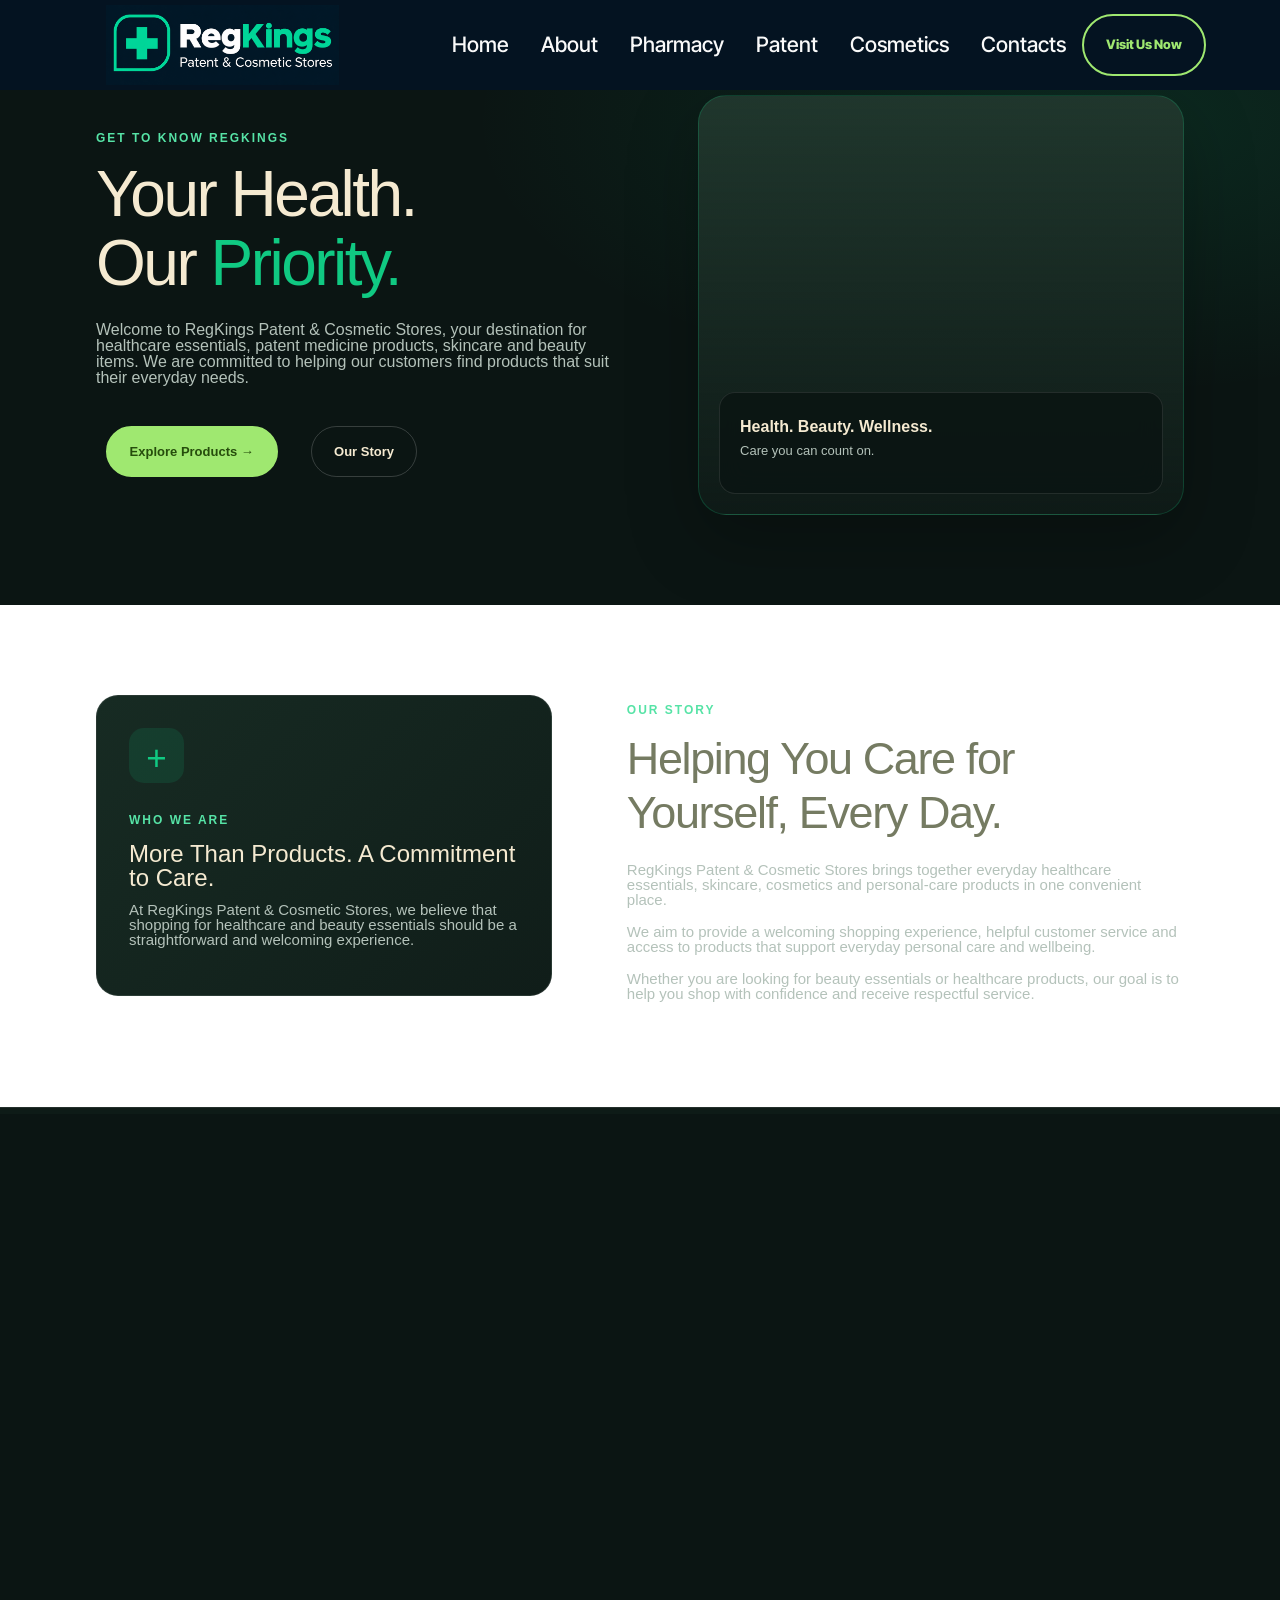
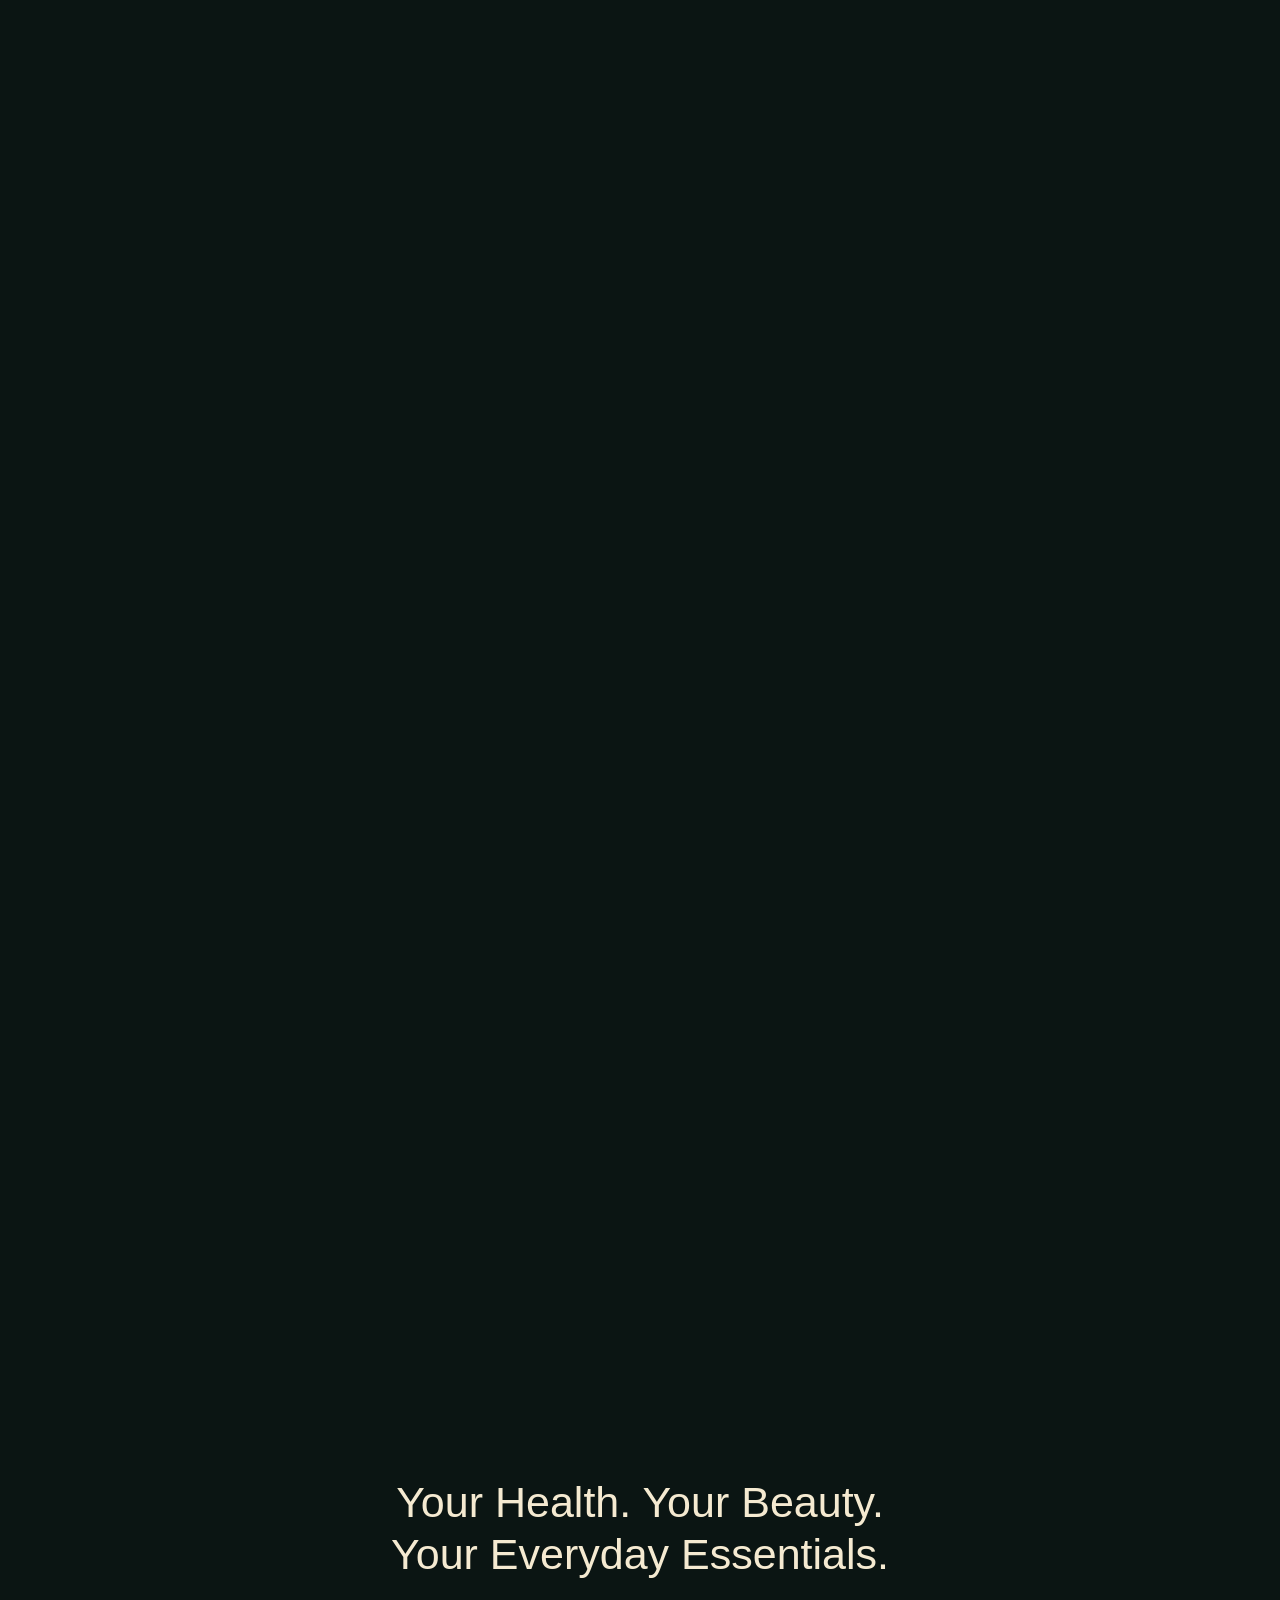
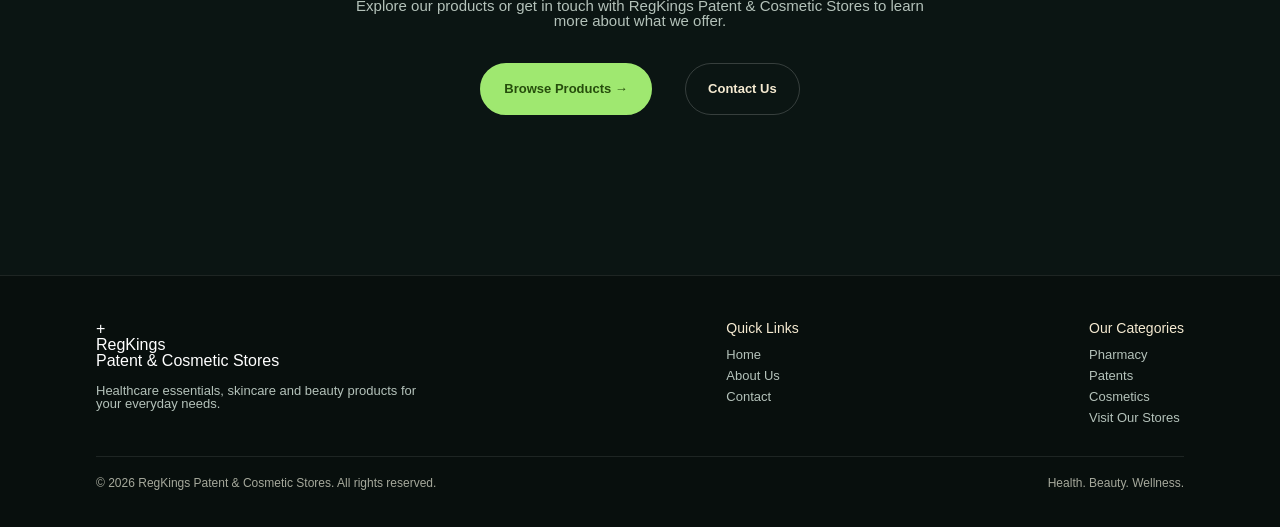
==== commit 5c3ca27e: "Add files via upload" ====
--- a/about.html
+++ b/about.html
@@ -20,7 +20,7 @@
   <link rel="stylesheet" href="assets/theme/css/style.css">
   <link rel="preload" href="https://fonts.googleapis.com/css?family=Inter+Tight:100,200,300,400,500,600,700,800,900,100i,200i,300i,400i,500i,600i,700i,800i,900i&display=swap" as="style" onload="this.onload=null;this.rel='stylesheet'">
   <noscript><link rel="stylesheet" href="https://fonts.googleapis.com/css?family=Inter+Tight:100,200,300,400,500,600,700,800,900,100i,200i,300i,400i,500i,600i,700i,800i,900i&display=swap"></noscript>
-  <link rel="preload" as="style" href="assets/mobirise/css/mbr-additional.css?v=StZnMc"><link rel="stylesheet" href="assets/mobirise/css/mbr-additional.css?v=StZnMc" type="text/css">
+  <link rel="preload" as="style" href="assets/mobirise/css/mbr-additional.css?v=ddC4rc"><link rel="stylesheet" href="assets/mobirise/css/mbr-additional.css?v=ddC4rc" type="text/css">
 
   
   
@@ -64,7 +64,7 @@
 	</nav>
 </section>
 
-<meta charset="UTF-8" class="cid-GG6RepFzS8" id="header09-c" data-rv-view="98"><meta name="viewport" content="width=device-width, initial-scale=1.0" class="cid-GG6RepFzS8" id="header09-c" data-rv-view="98"><meta name="theme-color" content="#0b1513" class="cid-GG6RepFzS8" id="header09-c" data-rv-view="98"><meta name="description" content="Learn about RegKings Patent &amp; Cosmetic Stores, our mission, healthcare essentials, skincare products and commitment to customer care." class="cid-GG6RepFzS8" id="header09-c" data-rv-view="98"><title class="cid-GG6RepFzS8" id="header09-c" data-rv-view="98">About Us | RegKings Patent &amp; Cosmetic Stores</title><style class="cid-GG6RepFzS8" id="header09-c" data-rv-view="98">
+<meta charset="UTF-8" class="cid-GG6RepFzS8" id="header09-c" data-rv-view="131"><meta name="viewport" content="width=device-width, initial-scale=1.0" class="cid-GG6RepFzS8" id="header09-c" data-rv-view="131"><meta name="theme-color" content="#0b1513" class="cid-GG6RepFzS8" id="header09-c" data-rv-view="131"><meta name="description" content="Learn about RegKings Patent &amp; Cosmetic Stores, our mission, healthcare essentials, skincare products and commitment to customer care." class="cid-GG6RepFzS8" id="header09-c" data-rv-view="131"><title class="cid-GG6RepFzS8" id="header09-c" data-rv-view="131">About Us | RegKings Patent &amp; Cosmetic Stores</title><style class="cid-GG6RepFzS8" id="header09-c" data-rv-view="131">
 /* =========================
    REGKINGS WEBSITE STYLES
 ========================= */
@@ -656,7 +656,7 @@
     transition-duration: 0.01ms !important;
   }
 }
-</style><main class="cid-GG6RepFzS8" id="header09-c" data-rv-view="98">
+</style><main class="cid-GG6RepFzS8" id="header09-c" data-rv-view="131">
 
   <!-- ABOUT HERO -->
   <section data-bs-version="5.1" class="about-hero">
@@ -946,7 +946,7 @@
     </div>
   </section>
 
-</main><footer class="site-footer cid-GG6RepFzS8" id="header09-c" data-rv-view="98">
+</main><footer class="site-footer cid-GG6RepFzS8" id="header09-c" data-rv-view="131">
   <div class="container">
 
     <div class="footer-main">
@@ -1001,7 +1001,7 @@
     </div>
 
   </div>
-</footer><script class="cid-GG6RepFzS8" id="header09-c" data-rv-view="98">
+</footer><script class="cid-GG6RepFzS8" id="header09-c" data-rv-view="131">
 /* =========================
    REGKINGS WEBSITE SCRIPT
 ========================= */
--- a/assets/mobirise/css/mbr-additional.css
+++ b/assets/mobirise/css/mbr-additional.css
@@ -1140,7 +1140,7 @@
   width: 30px;
   height: 2px;
   border-right: 5px;
-  background-color: #000000;
+  background-color: #29eb19;
 }
 .cid-vzrADbYwt4 button.navbar-toggler .hamburger span:nth-child(1) {
   top: 0;
@@ -1717,7 +1717,7 @@
   width: 30px;
   height: 2px;
   border-right: 5px;
-  background-color: #000000;
+  background-color: #29eb19;
 }
 .cid-vzrADbYwt4 button.navbar-toggler .hamburger span:nth-child(1) {
   top: 0;
@@ -2291,7 +2291,7 @@
   width: 30px;
   height: 2px;
   border-right: 5px;
-  background-color: #000000;
+  background-color: #29eb19;
 }
 .cid-vzrADbYwt4 button.navbar-toggler .hamburger span:nth-child(1) {
   top: 0;
--- a/assets/mobirise/css/mbr-additional.css
+++ b/assets/mobirise/css/mbr-additional.css
@@ -1140,7 +1140,7 @@
   width: 30px;
   height: 2px;
   border-right: 5px;
-  background-color: #000000;
+  background-color: #29eb19;
 }
 .cid-vzrADbYwt4 button.navbar-toggler .hamburger span:nth-child(1) {
   top: 0;
@@ -1717,7 +1717,7 @@
   width: 30px;
   height: 2px;
   border-right: 5px;
-  background-color: #000000;
+  background-color: #29eb19;
 }
 .cid-vzrADbYwt4 button.navbar-toggler .hamburger span:nth-child(1) {
   top: 0;
@@ -2291,7 +2291,7 @@
   width: 30px;
   height: 2px;
   border-right: 5px;
-  background-color: #000000;
+  background-color: #29eb19;
 }
 .cid-vzrADbYwt4 button.navbar-toggler .hamburger span:nth-child(1) {
   top: 0;
